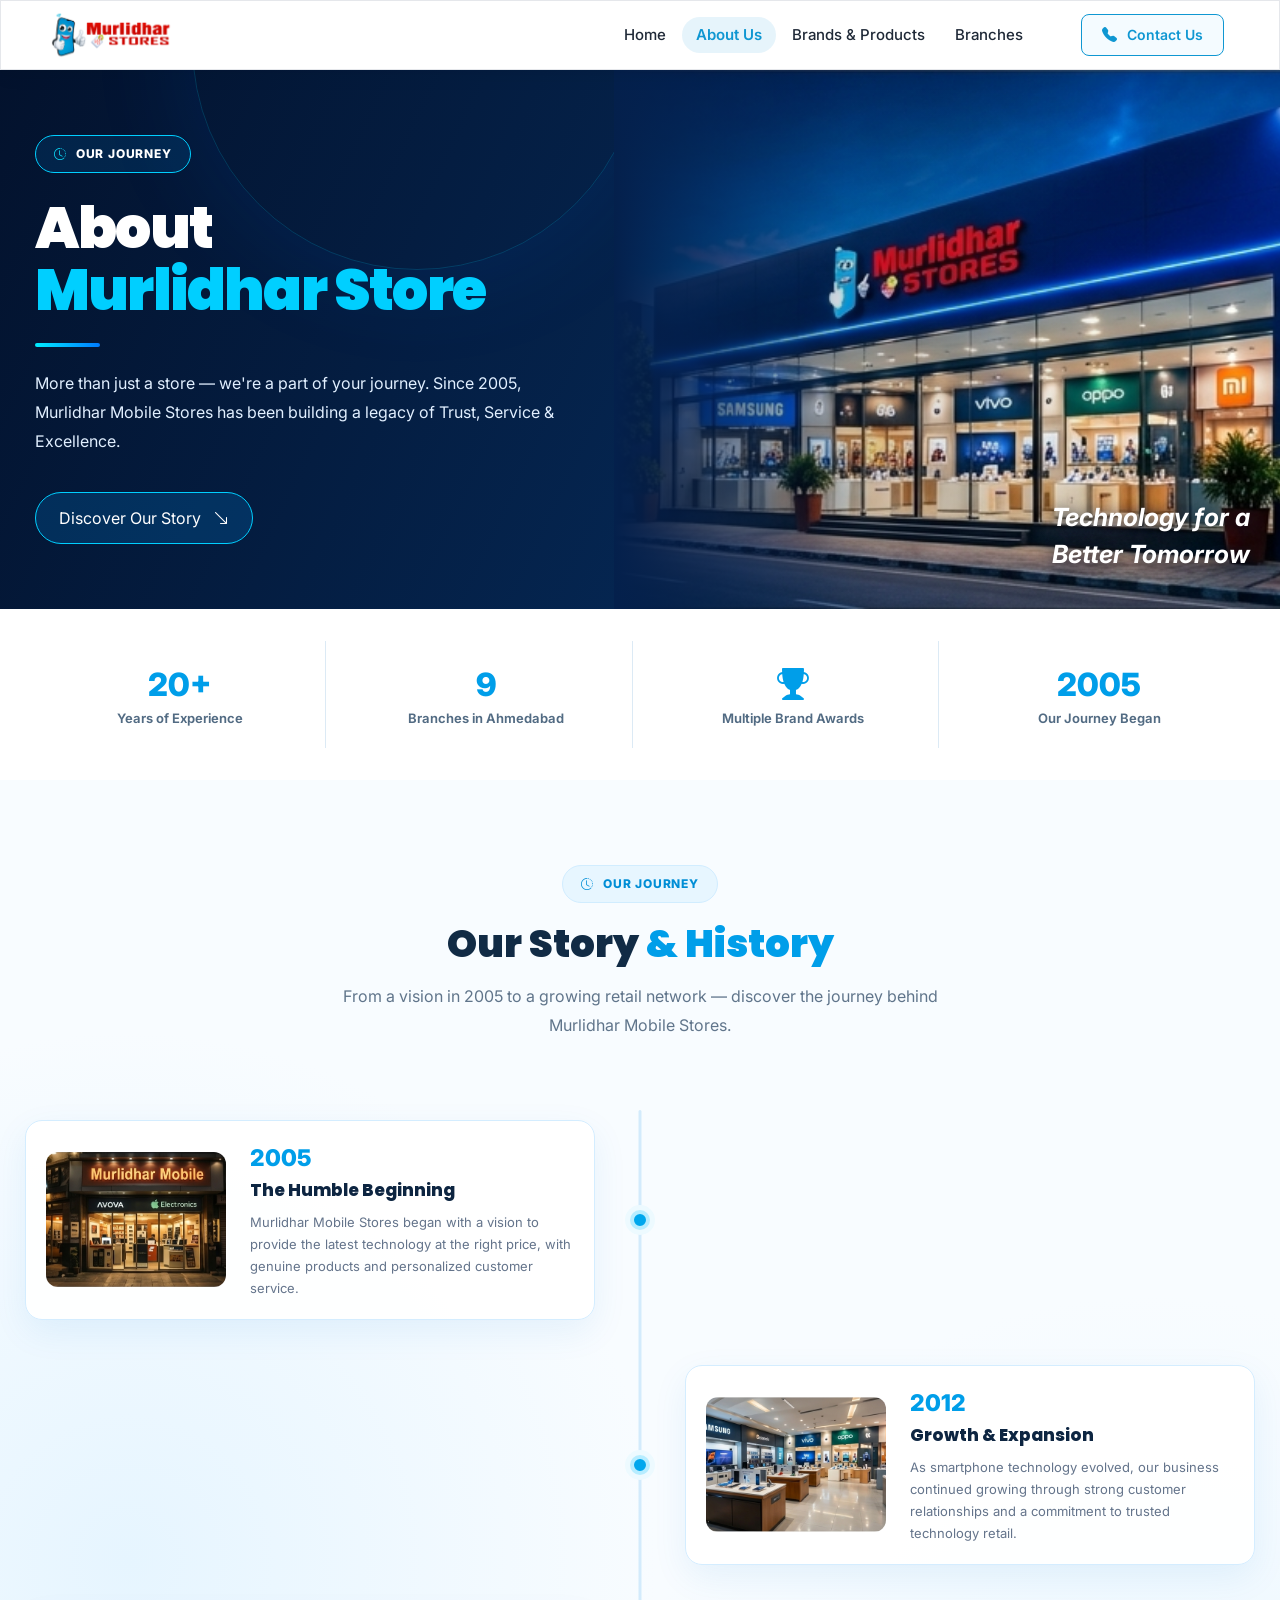
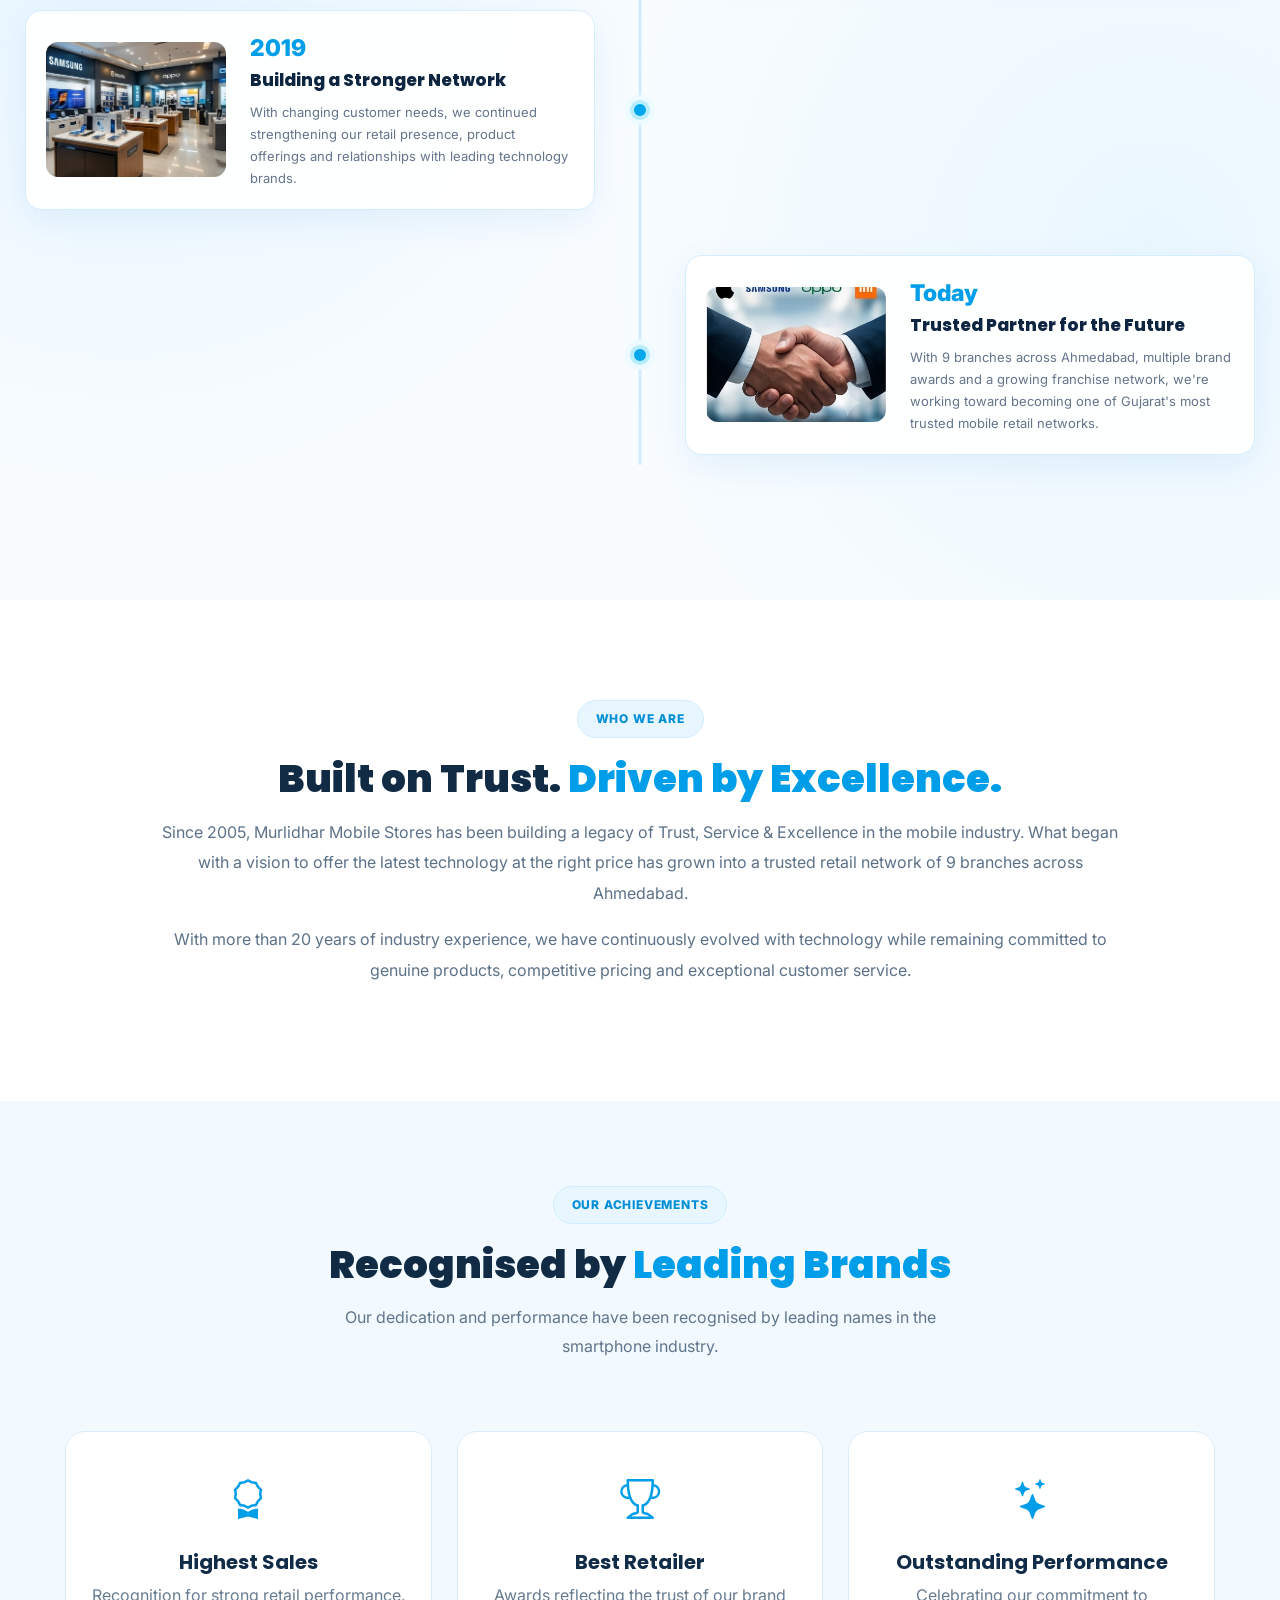
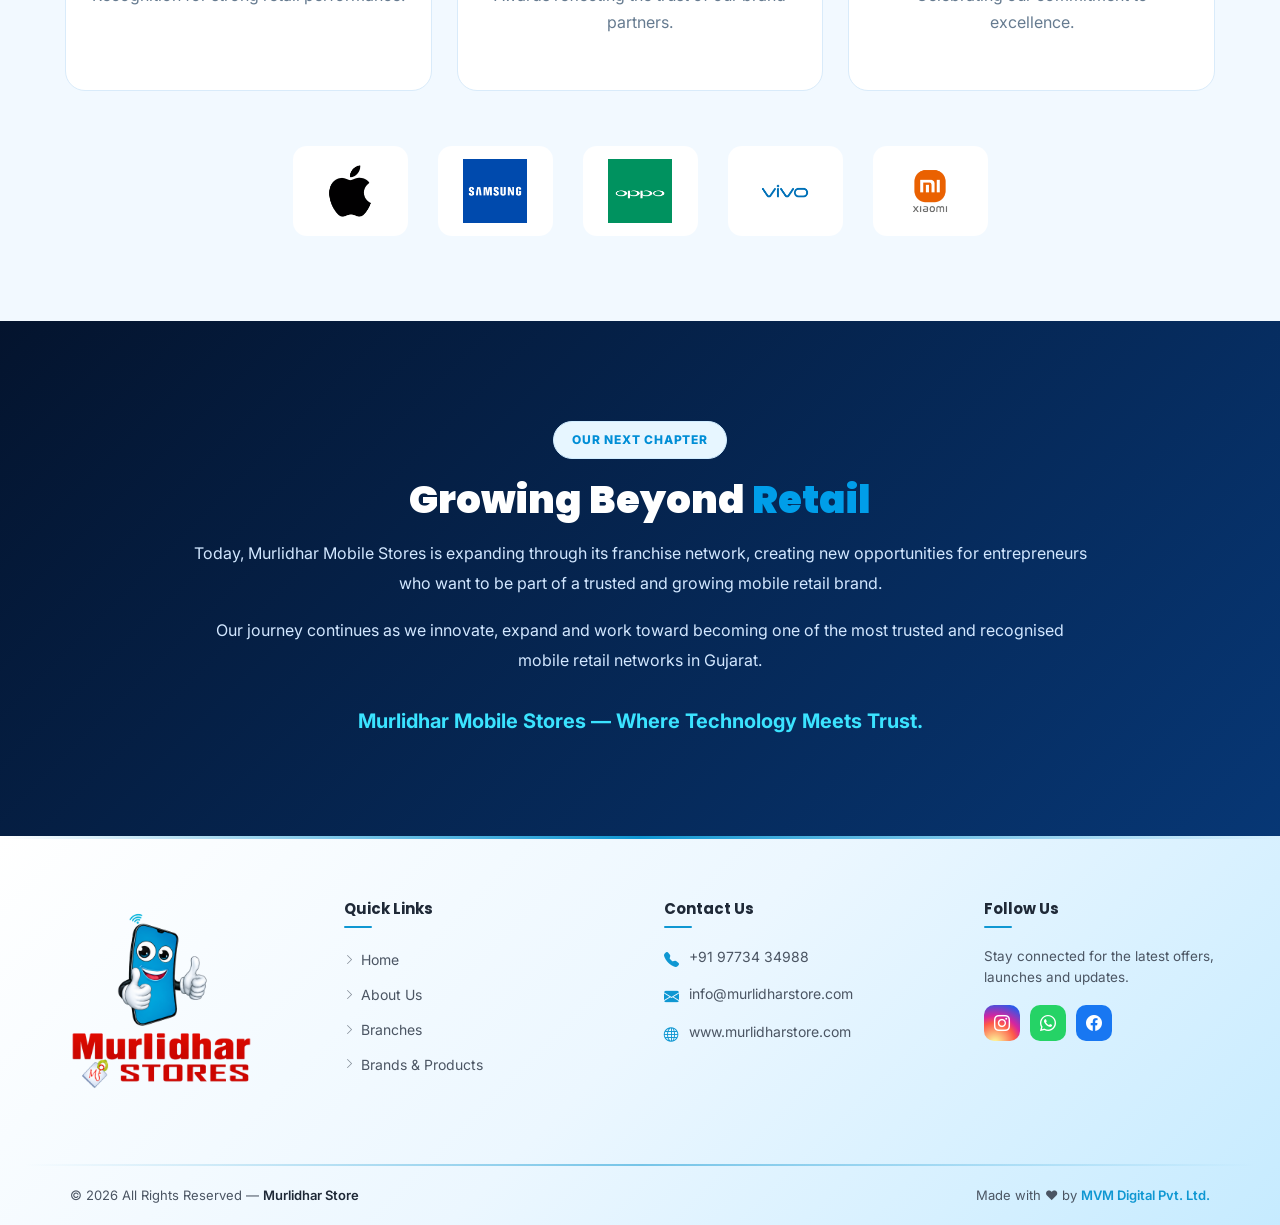
==== about-us/index.html @ 2ed7b481 "first commit" ====
<!doctype html>
<html lang="en">

<head>
    <meta charset="UTF-8" />
    <meta name="viewport" content="width=device-width, initial-scale=1.0" />
    <title>About Murlidhar Store</title>
    <!-- Favicon -->
    <link rel="icon" type="image/png" href="../assets/img/ms-favicon-s.png" />
    <!-- Bootstrap 5 CSS -->
    <link rel="stylesheet" href="https://cdn.jsdelivr.net/npm/bootstrap@5.3.3/dist/css/bootstrap.min.css" />
    <!-- Bootstrap Icons -->
    <link rel="stylesheet" href="https://cdn.jsdelivr.net/npm/bootstrap-icons@1.11.3/font/bootstrap-icons.min.css" />
    <!-- Google Fonts -->
    <link rel="preconnect" href="https://fonts.googleapis.com" />
    <link rel="preconnect" href="https://fonts.gstatic.com" crossorigin />
    <link rel="stylesheet"
        href="https://fonts.googleapis.com/css2?family=Inter:wght@400;500;600;700&family=Poppins:wght@600;700;800&display=swap" />
    <!-- Custom Styles -->
    <link rel="stylesheet" href="../assets/css/style.css" />
</head>

<body class="ms-solid-header">
    <header class="site-header">
        <nav class="main-nav" aria-label="Main navigation">
            <div class="main-nav__pill">
                <div class="main-nav__inner">
                    <!-- Logo -->
                    <a class="main-nav__brand logo-fade-up" href="../home/index.html">
                        <img src="../assets/img/ms-logo-h-cbg.png" alt="Murlidhar Store" class="main-nav__logo" />
                    </a>
                    <!-- Hamburger toggle (mobile) -->
                    <button class="main-nav__toggler" type="button" data-bs-toggle="collapse"
                        data-bs-target="#mainNavMenu" aria-controls="mainNavMenu" aria-expanded="false"
                        aria-label="Toggle navigation">
                        <i class="bi bi-list"></i>
                    </button>
                    <!-- Nav Links + Button -->
                    <div class="collapse navbar-collapse main-nav__collapse" id="mainNavMenu">
                        <ul class="navbar-nav main-nav__menu">
                            <li class="nav-item">
                                <a class="nav-link main-nav__link" href="../home/index.html">Home</a>
                            </li>
                            <li class="nav-item">
                                <a class="nav-link main-nav__link active" aria-current="page" href="index.html">About
                                    Us</a>
                            </li>
                            <li class="nav-item">
                                <a class="nav-link main-nav__link" href="../brands-&-products/index.html">Brands &amp;
                                    Products</a>
                            </li>
                            <li class="nav-item">
                                <a class="nav-link main-nav__link" href="../branches/index.html">Branches</a>
                            </li>
                        </ul>
                        <button class="ms-contact-btn" type="button"
                            onclick="window.location.href='../branches/index.html#contact-us'">
                            <i class="bi bi-telephone-fill ms-contact-btn__icon" aria-hidden="true"></i>
                            <span class="ms-contact-btn__text-wrap">
                                <span class="ms-contact-btn__text-default">Contact Us</span>
                                <span class="ms-contact-btn__text-hover">Call Now</span>
                            </span>
                        </button>
                    </div>
                </div>
            </div>
        </nav>
    </header>
    <!-- ===== ABOUT US PREMIUM CONTENT START ===== -->

    <main class="murlidhar-about">

        <!-- HERO -->
        <section class="ma-hero" id="aboutHero">
            <div class="ma-hero-glow"></div>
            <div class="ma-hero-content">

                <span class="ma-pill">
                    <i class="bi bi-clock-history"></i>
                    OUR JOURNEY
                </span>

                <h1>
                    About
                    <span>Murlidhar Store</span>
                </h1>

                <div class="ma-accent-line"></div>

                <p>
                    More than just a store — we're a part of your journey.
                    Since 2005, Murlidhar Mobile Stores has been building
                    a legacy of Trust, Service &amp; Excellence.
                </p>

                <a href="#ourHistory" class="ma-hero-link">
                    Discover Our Story
                    <i class="bi bi-arrow-down-right"></i>
                </a>

            </div>

            <div class="ma-hero-visual">

                <img src="../assets/img/about/about.png" alt="Murlidhar Store Showroom" loading="eager">
                <div class="ma-hero-image-overlay"></div>
                <div class="ma-hero-caption">
                    Technology for a Better Tomorrow
                </div>
            </div>
        </section>

        <!-- ACHIEVEMENT STRIP -->
        <section class="ma-stats">
            <div class="ma-stat">
                <strong>20+</strong>
                <span>Years of Experience</span>
            </div>
            <div class="ma-stat">
                <strong>9</strong>
                <span>Branches in Ahmedabad</span>
            </div>
            <div class="ma-stat">
                <strong><i class="bi bi-trophy-fill"></i></strong>
                <span>Multiple Brand Awards</span>
            </div>
            <div class="ma-stat">
                <strong>2005</strong>
                <span>Our Journey Began</span>
            </div>
        </section>

        <!-- HISTORY TIMELINE -->
        <section class="ma-history" id="ourHistory">

            <div class="ma-section-heading ma-reveal">
                <span class="ma-small-label">
                    <i class="bi bi-clock-history"></i>
                    OUR JOURNEY
                </span>
                <h2>Our Story <span>&amp; History</span></h2>
                <p>
                    From a vision in 2005 to a growing retail network —
                    discover the journey behind Murlidhar Mobile Stores.
                </p>
            </div>

            <div class="ma-timeline">

                <div class="ma-timeline-line">
                    <div class="ma-timeline-progress"></div>
                </div>

                <!-- 2005 -->
                <article class="ma-timeline-row ma-left ma-reveal">
                    <div class="ma-timeline-card">
                        <img src="../assets/img/about/2005.png" alt="Murlidhar Store Showroom">
                        <div class="ma-timeline-copy">
                            <span class="ma-year">2005</span>
                            <h3>The Humble Beginning</h3>
                            <p>
                                Murlidhar Mobile Stores began with a vision
                                to provide the latest technology at the right
                                price, with genuine products and personalized
                                customer service.
                            </p>
                        </div>
                    </div>
                    <span class="ma-timeline-dot"></span>
                </article>

                <!-- 2012 -->
                <article class="ma-timeline-row ma-right ma-reveal">
                    <span class="ma-timeline-dot"></span>
                    <div class="ma-timeline-card">
                        <img src="../assets/img/about/2012.png" alt="Murlidhar Store 2012">
                        <div class="ma-timeline-copy">
                            <span class="ma-year">2012</span>
                            <h3>Growth &amp; Expansion</h3>
                            <p>
                                As smartphone technology evolved, our business
                                continued growing through strong customer
                                relationships and a commitment to trusted
                                technology retail.
                            </p>
                        </div>
                    </div>
                </article>

                <!-- 2019 -->
                <article class="ma-timeline-row ma-left ma-reveal">
                    <div class="ma-timeline-card">
                        <img src="../assets/img/about/2019.png" alt="Murlidhar Store 2019">

                        <div class="ma-timeline-copy">
                            <span class="ma-year">2019</span>
                            <h3>Building a Stronger Network</h3>
                            <p>
                                With changing customer needs, we continued
                                strengthening our retail presence, product
                                offerings and relationships with leading
                                technology brands.
                            </p>
                        </div>
                    </div>
                    <span class="ma-timeline-dot"></span>
                </article>

                <!-- TODAY -->
                <article class="ma-timeline-row ma-right ma-reveal">
                    <span class="ma-timeline-dot"></span>
                    <div class="ma-timeline-card">
                        <img src="../assets/img/about/today.png" alt="Murlidhar Store Today">
                        <div class="ma-timeline-copy">
                            <span class="ma-year">Today</span>
                            <h3>Trusted Partner for the Future</h3>
                            <p>
                                With 9 branches across Ahmedabad, multiple
                                brand awards and a growing franchise network,
                                we're working toward becoming one of Gujarat's
                                most trusted mobile retail networks.
                            </p>
                        </div>
                    </div>
                </article>

            </div>
        </section>

        <!-- OUR LEGACY -->
        <section class="ma-legacy">
            <div class="ma-legacy-inner ma-reveal">
                <span class="ma-small-label">WHO WE ARE</span>
                <h2>Built on Trust. <span>Driven by Excellence.</span></h2>

                <p>
                    Since 2005, Murlidhar Mobile Stores has been building
                    a legacy of Trust, Service &amp; Excellence in the mobile
                    industry. What began with a vision to offer the latest
                    technology at the right price has grown into a trusted
                    retail network of 9 branches across Ahmedabad.
                </p>

                <p>
                    With more than 20 years of industry experience,
                    we have continuously evolved with technology while
                    remaining committed to genuine products, competitive
                    pricing and exceptional customer service.
                </p>
            </div>
        </section>

        <!-- BRAND RECOGNITION -->
        <section class="ma-recognition">
            <div class="ma-section-heading ma-reveal">
                <span class="ma-small-label">OUR ACHIEVEMENTS</span>
                <h2>Recognised by <span>Leading Brands</span></h2>
                <p>
                    Our dedication and performance have been recognised
                    by leading names in the smartphone industry.
                </p>
            </div>

            <div class="ma-recognition-grid">
                <div class="ma-recognition-card ma-reveal">
                    <i class="bi bi-award"></i>
                    <h3>Highest Sales</h3>
                    <p>Recognition for strong retail performance.</p>
                </div>
                <div class="ma-recognition-card ma-reveal">
                    <i class="bi bi-trophy"></i>
                    <h3>Best Retailer</h3>
                    <p>Awards reflecting the trust of our brand partners.</p>
                </div>
                <div class="ma-recognition-card ma-reveal">
                    <i class="bi bi-stars"></i>
                    <h3>Outstanding Performance</h3>
                    <p>Celebrating our commitment to excellence.</p>
                </div>
            </div>

            <div class="ma-brand-logos ma-reveal">
                <img src="../assets/img/brands-logo-murlidhar/5.png" alt="Apple">
                <img src="../assets/img/brands-logo-murlidhar/1.png" alt="Samsung">
                <img src="../assets/img/brands-logo-murlidhar/2.png" alt="OPPO">
                <img src="../assets/img/brands-logo-murlidhar/3.png" alt="vivo">
                <img src="../assets/img/brands-logo-murlidhar/8.png" alt="Xiaomi">
            </div>
        </section>

        <!-- FRANCHISE / FUTURE -->
        <section class="ma-future">
            <div class="ma-future-inner ma-reveal">
                <span class="ma-small-label">OUR NEXT CHAPTER</span>
                <h2>Growing Beyond <span>Retail</span></h2>
                <p>
                    Today, Murlidhar Mobile Stores is expanding through
                    its franchise network, creating new opportunities for
                    entrepreneurs who want to be part of a trusted and
                    growing mobile retail brand.
                </p>
                <p>
                    Our journey continues as we innovate, expand and
                    work toward becoming one of the most trusted and
                    recognised mobile retail networks in Gujarat.
                </p>
                <strong>
                    Murlidhar Mobile Stores — Where Technology Meets Trust.
                </strong>
            </div>
        </section>

    </main>

    <!-- ===== ABOUT US PREMIUM CONTENT END ===== -->
    <footer class="site-footer">
        <div class="container-fluid px-4">
            <!-- Top: 4 columns -->
            <div class="row g-5 site-footer__top">
                <!-- Col 1: Logo + tagline -->
                <div class="col-lg-3 col-md-6 d-flex justify-content-center">
                    <a href="../home/index.html" class="site-footer__logo-link">
                        <img src="../assets/img/ms-logo-s-cbg.png" alt="Murlidhar Store" class="site-footer__logo">
                    </a>
                </div>
                <!-- Col 2: Quick Links -->
                <div class="col-lg-3 col-md-6 col-6">
                    <h4 class="site-footer__heading">Quick Links</h4>
                    <ul class="site-footer__links">
                        <li><a href="../home/index.html" class="site-footer__link"><i
                                    class="bi bi-chevron-right"></i>Home</a></li>
                        <li><a href="index.html" class="site-footer__link"><i class="bi bi-chevron-right"></i>About
                                Us</a></li>
                        <li><a href="../branches/index.html" class="site-footer__link"><i
                                    class="bi bi-chevron-right"></i>Branches</a></li>
                        <li><a href="../brands-&-products/index.html" class="site-footer__link"><i
                                    class="bi bi-chevron-right"></i>Brands &amp; Products</a></li>
                    </ul>
                </div>
                <!-- Col 3: Contact Us -->
                <div class="col-lg-3 col-md-6 col-6">
                    <h4 class="site-footer__heading">Contact Us</h4>
                    <ul class="site-footer__contact">
                        <li>
                            <i class="bi bi-telephone-fill"></i>
                            <a href="tel:+9197734 34988" class="site-footer__link">+91 97734 34988</a>
                        </li>
                        <li>
                            <i class="bi bi-envelope-fill"></i>
                            <a href="mailto:info@murlidharstore.com"
                                class="site-footer__link">info@murlidharstore.com</a>
                        </li>
                        <li>
                            <i class="bi bi-globe"></i>
                            <a href="#" class="site-footer__link">www.murlidharstore.com</a>
                        </li>
                    </ul>
                </div>
                <!-- Col 4: Social Media -->
                <div class="col-lg-3 col-md-6">
                    <h4 class="site-footer__heading">Follow Us</h4>
                    <p class="site-footer__social-desc">Stay connected for the latest offers, launches and updates.</p>
                    <div class="site-footer__socials">
                        <a href="#" class="top-header__social-link top-header__social-link--instagram"
                            aria-label="Instagram" target="_blank" rel="noopener">
                            <i class="bi bi-instagram"></i>
                        </a>
                        <a href="https://wa.me/919773434988?text=Hi%20Murlidhar%20Store"
                            class="top-header__social-link top-header__social-link--whatsapp" aria-label="WhatsApp"
                            target="_blank" rel="noopener">
                            <i class="bi bi-whatsapp"></i>
                        </a>
                        <a href="#" class="top-header__social-link top-header__social-link--facebook"
                            aria-label="Facebook" target="_blank" rel="noopener">
                            <i class="bi bi-facebook"></i>
                        </a>
                        
                    </div>
                </div>
            </div>
            <!-- Divider -->
            <div class="site-footer__divider"></div>
            <!-- Bottom bar -->
            <div class="container site-footer__bottom">
                <p class="site-footer__copy">
                    &copy; 2026 All Rights Reserved — <strong>Murlidhar Store</strong>
                </p>
                <p class="site-footer__credit">
                    Made with <span class="site-footer__heart">❤️</span> by
                    <a href="https://www.mvmdigitals.com/" class="site-footer__credit-link" target="_blank"
                        rel="noopener">MVM Digital Pvt. Ltd.</a>
                </p>
            </div>
        </div>
    </footer>

    <!-- Bootstrap 5 JS Bundle -->
    <script src="https://cdn.jsdelivr.net/npm/bootstrap@5.3.3/dist/js/bootstrap.bundle.min.js"></script>
    <!-- Custom JS -->
    <script src="../assets/js/main.js"></script>

</body>
















</html>
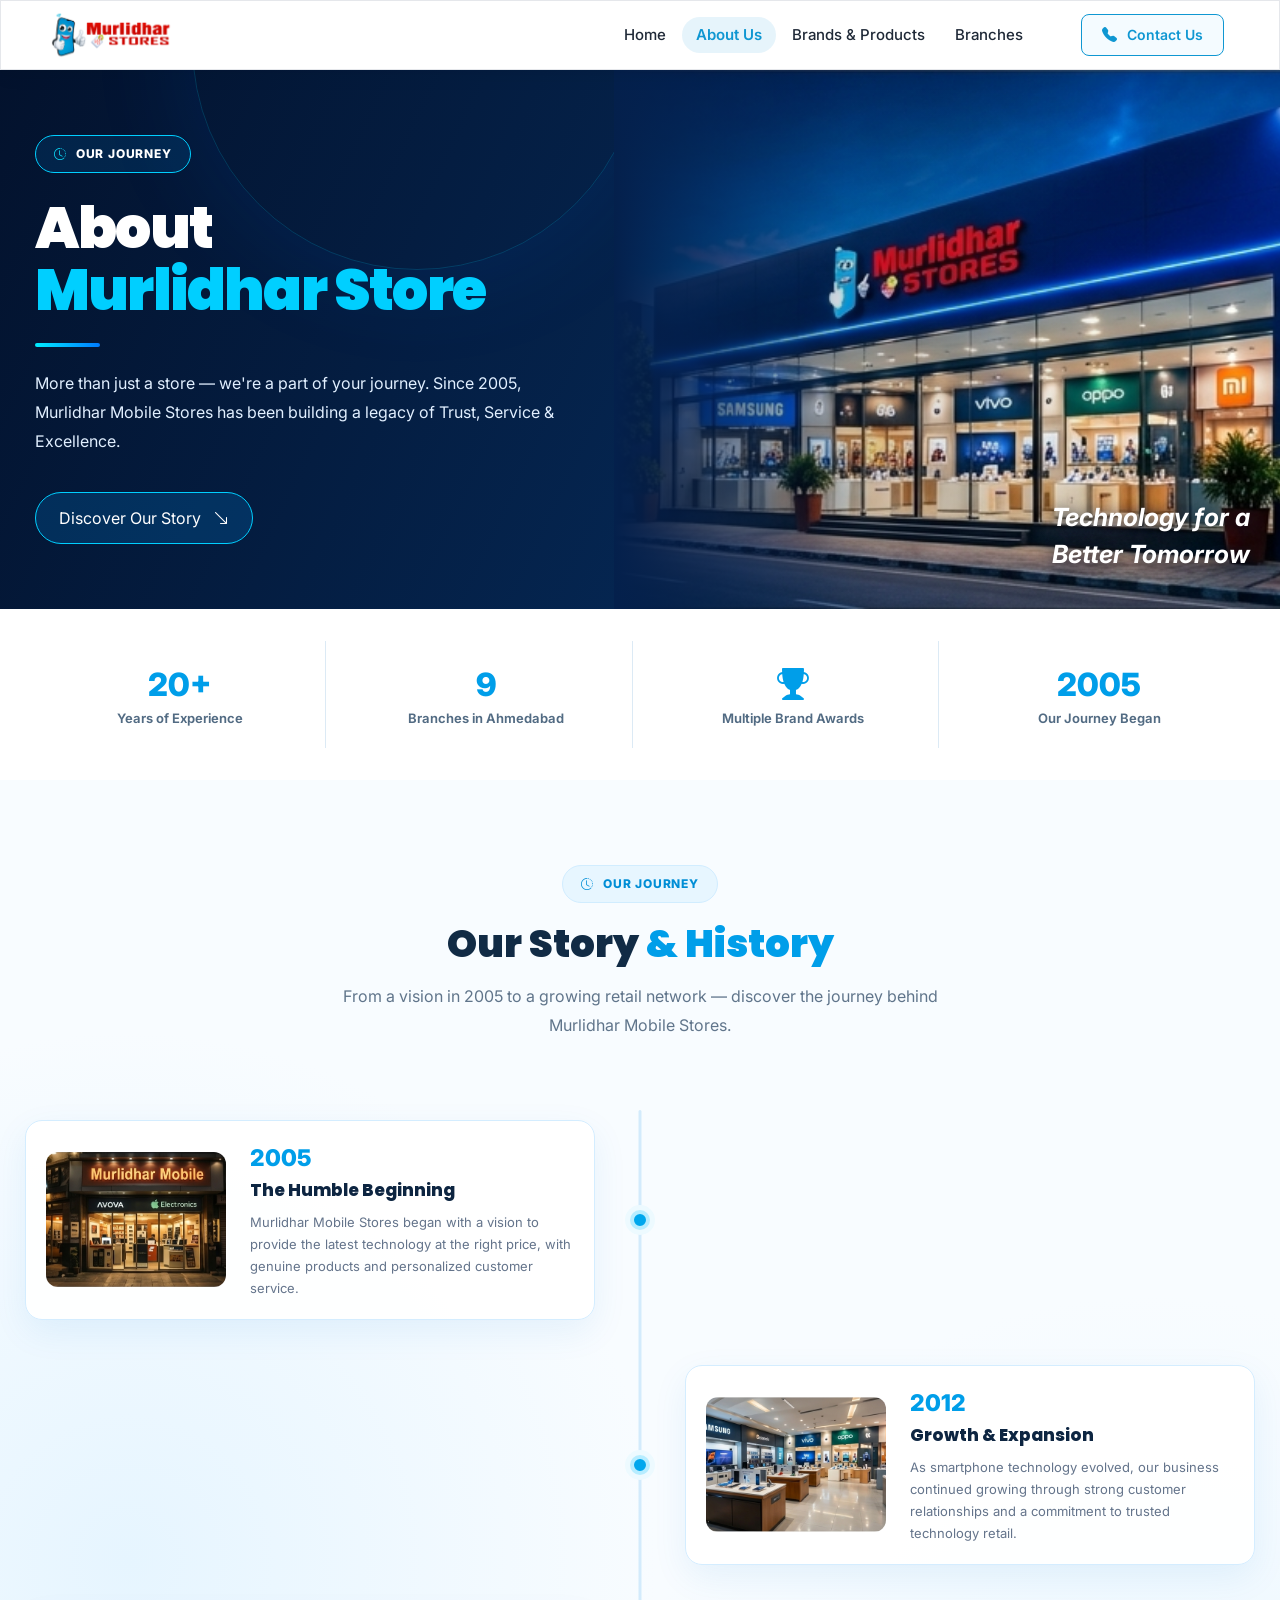
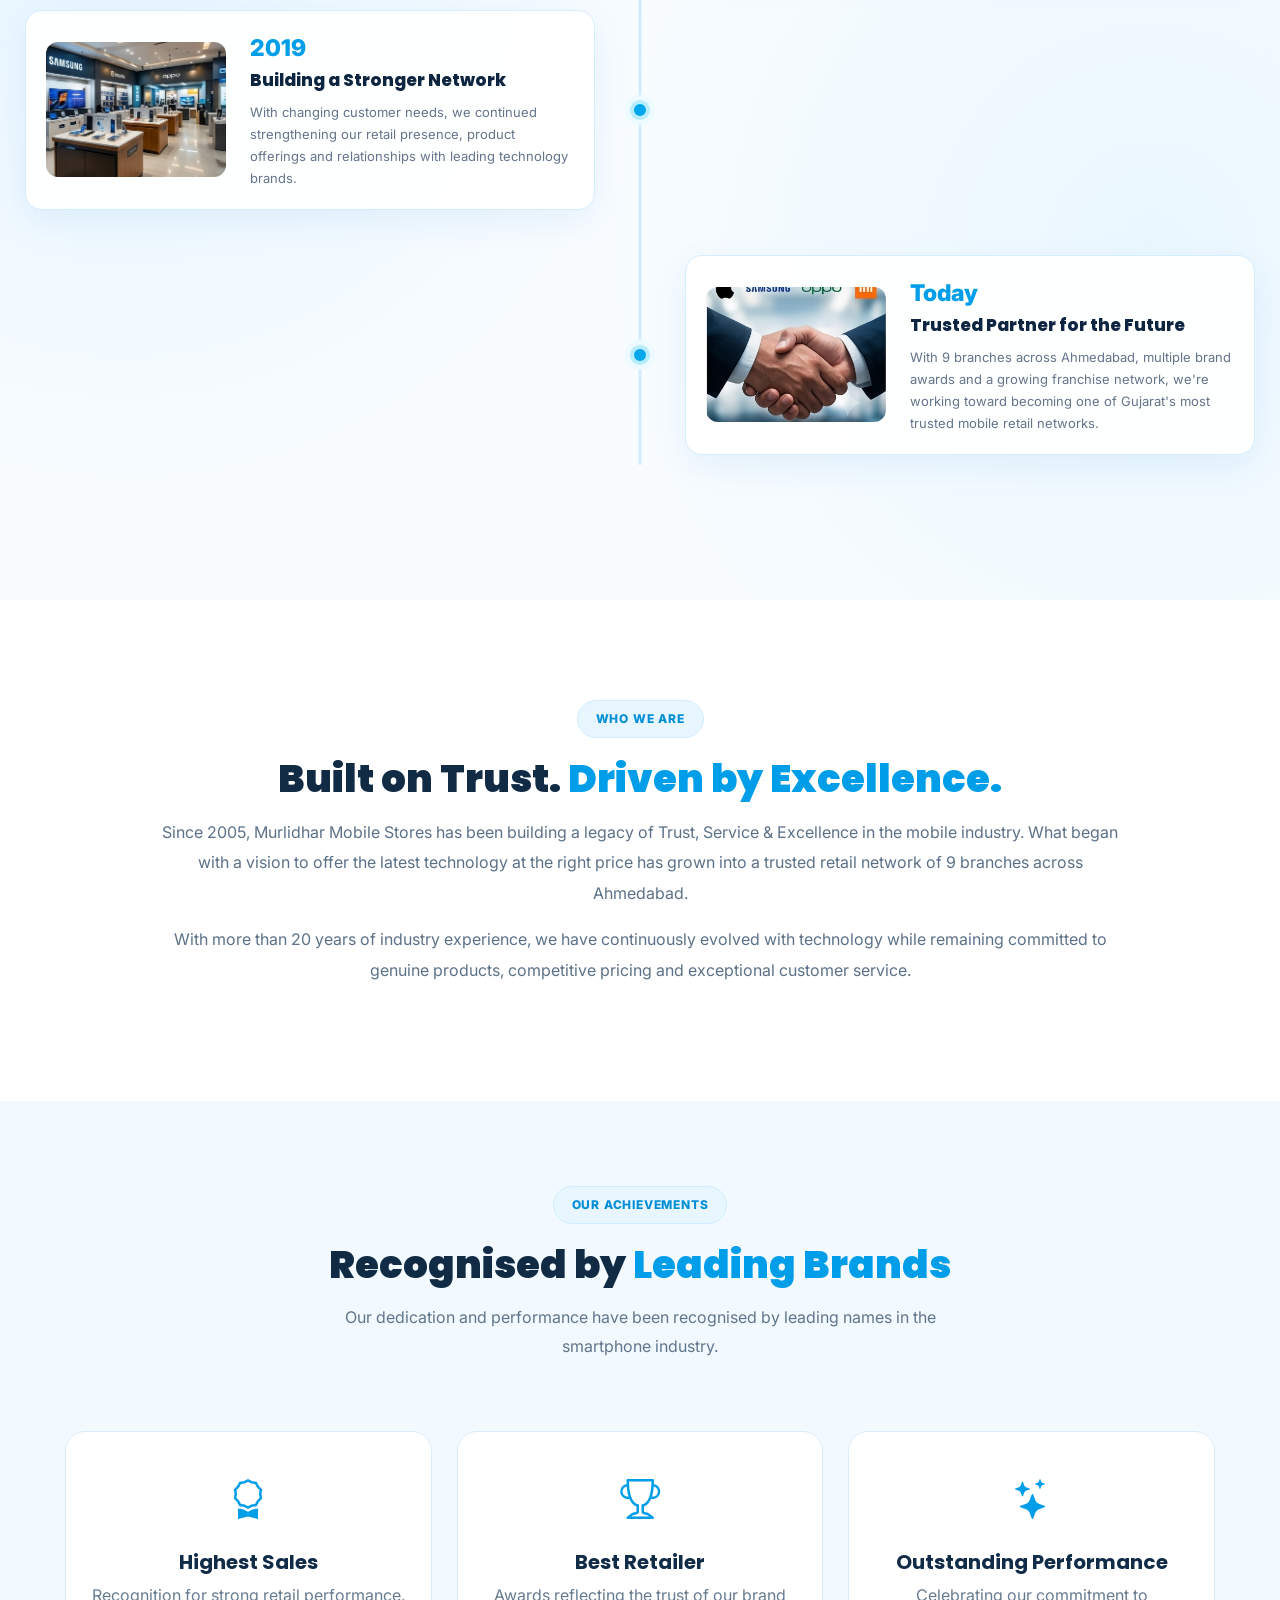
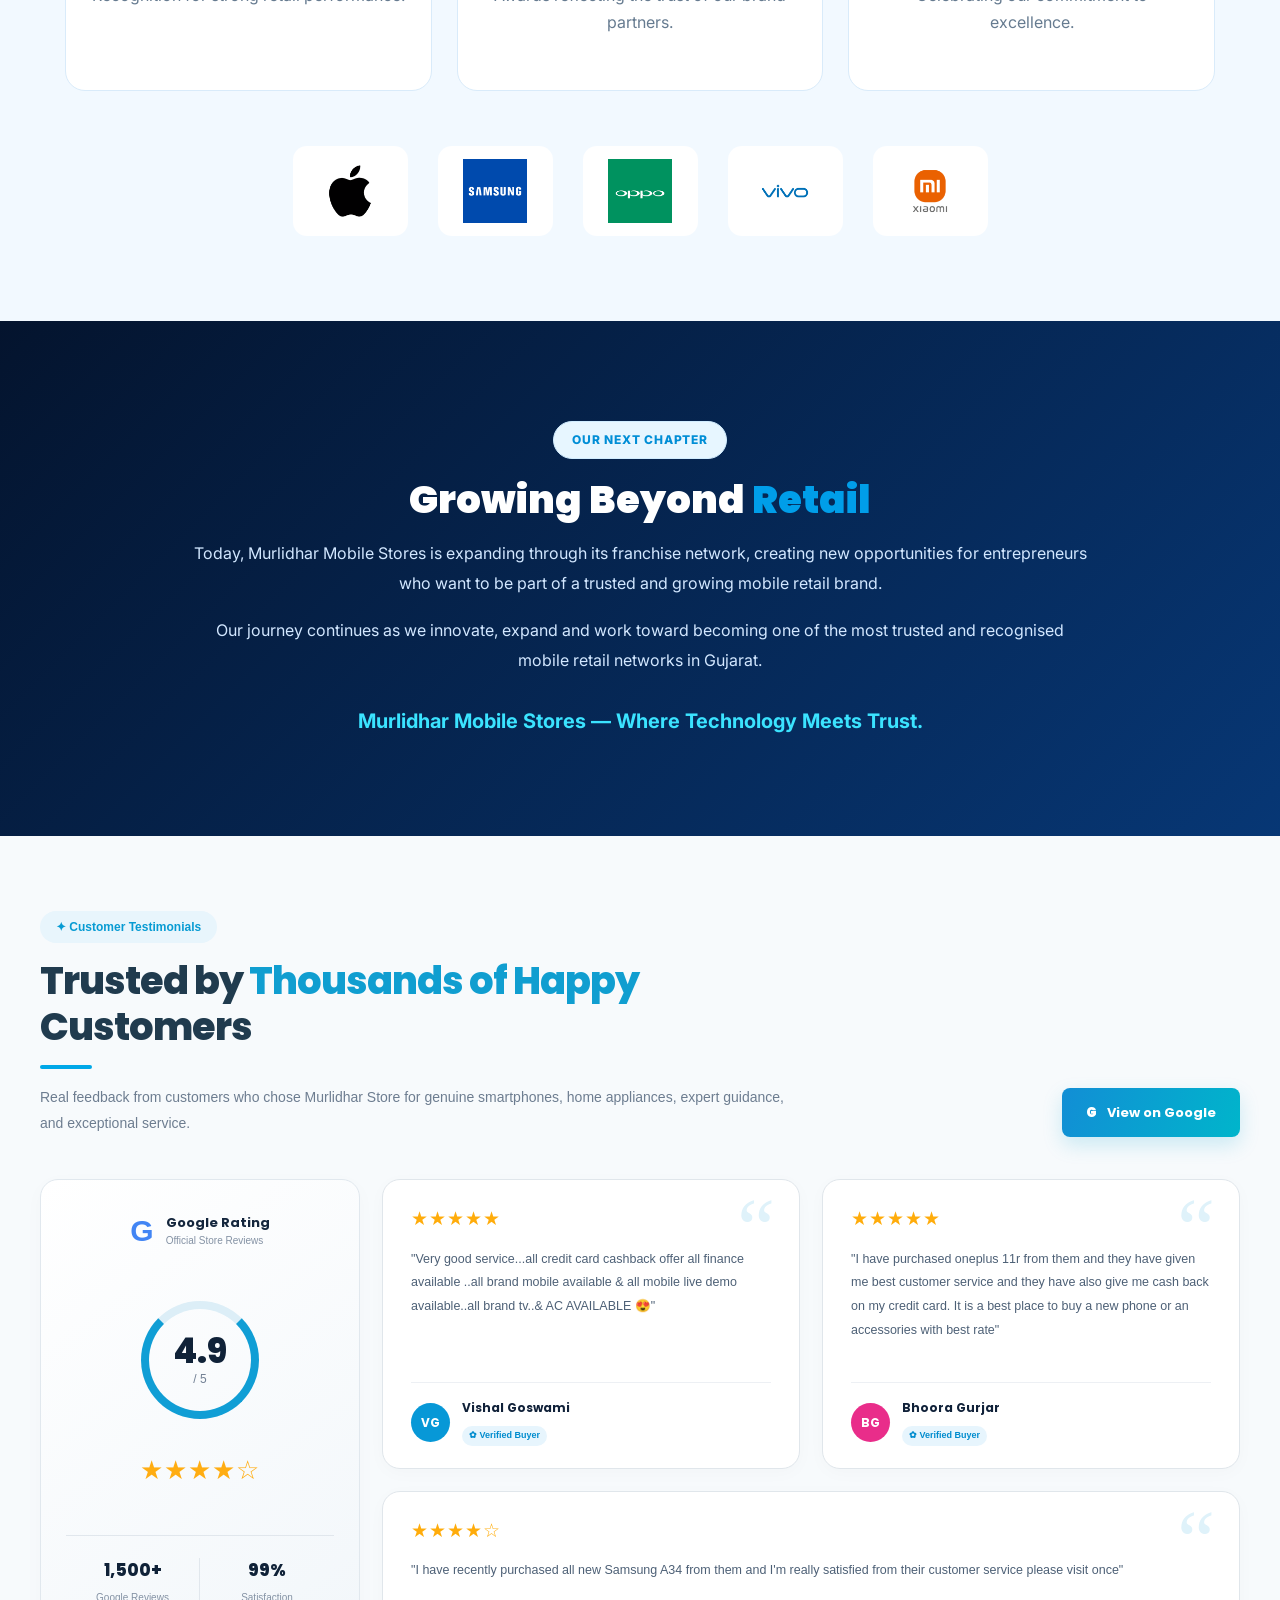
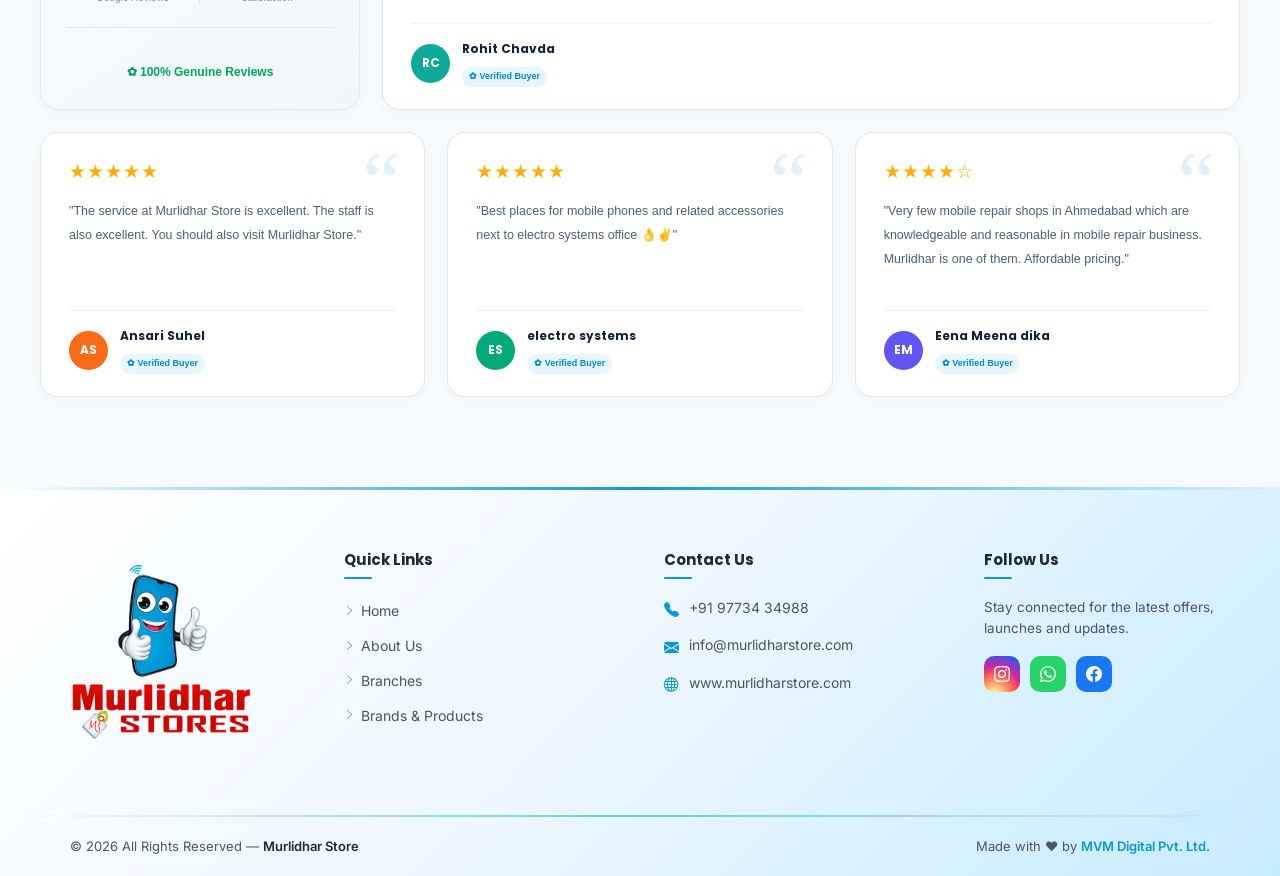
==== commit 597a9e5e: "Most of changes are done" ====
--- a/about-us/index.html
+++ b/about-us/index.html
@@ -310,6 +310,115 @@
             </div>
         </section>
 
+
+        
+<section class="ms-reviews" id="customer-reviews">
+  <div class="ms-reviews__container">
+
+    <div class="ms-reviews__header">
+      <div>
+        <span class="ms-reviews__badge">✦ Customer Testimonials</span>
+        <h2>Trusted by <span>Thousands of Happy</span><br>Customers</h2>
+        <div class="ms-reviews__underline"></div>
+        <p>Real feedback from customers who chose Murlidhar Store for genuine smartphones, home appliances, expert guidance, and exceptional service.</p>
+      </div>
+      <a class="ms-reviews__google-btn"
+         href="https://www.google.com/maps/search/?api=1&query=Murlidhar+Mobile+Stores+Ahmedabad"
+         target="_blank" rel="noopener noreferrer">
+        <b>G</b> View on Google
+      </a>
+    </div>
+
+    <div class="ms-reviews__layout">
+      <aside class="ms-reviews__rating">
+        <div class="ms-reviews__google-heading">
+          <span class="ms-reviews__google-logo">G</span>
+          <div><strong>Google Rating</strong><small>Official Store Reviews</small></div>
+        </div>
+
+        <div class="ms-reviews__circle">
+          <strong>4.9</strong><small>/ 5</small>
+        </div>
+
+        <div class="ms-reviews__stars">★★★★<span>☆</span></div>
+
+        <div class="ms-reviews__stats">
+          <div><strong>1,500+</strong><small>Google Reviews</small></div>
+          <div><strong>99%</strong><small>Satisfaction</small></div>
+        </div>
+
+        <div class="ms-reviews__genuine">✿ 100% Genuine Reviews</div>
+      </aside>
+
+      <div class="ms-reviews__cards">
+        <article class="ms-review-card">
+          <div class="ms-review-card__stars">★★★★★</div>
+          <span class="ms-review-card__quote">“</span>
+          <p>"Very good service...all credit card cashback offer all finance available ..all brand mobile available &amp; all mobile live demo available..all brand tv..&amp; AC AVAILABLE 😍"</p>
+          <div class="ms-review-card__person">
+            <span class="ms-review-card__avatar avatar-blue">VG</span>
+            <div><strong>Vishal Goswami</strong><small>✿ Verified Buyer</small></div>
+          </div>
+        </article>
+
+        <article class="ms-review-card">
+          <div class="ms-review-card__stars">★★★★★</div>
+          <span class="ms-review-card__quote">“</span>
+          <p>"I have purchased oneplus 11r from them and they have given me best customer service and they have also give me cash back on my credit card. It is a best place to buy a new phone or an accessories with best rate"</p>
+          <div class="ms-review-card__person">
+            <span class="ms-review-card__avatar avatar-pink">BG</span>
+            <div><strong>Bhoora Gurjar</strong><small>✿ Verified Buyer</small></div>
+          </div>
+        </article>
+
+        <article class="ms-review-card">
+          <div class="ms-review-card__stars">★★★★☆</div>
+          <span class="ms-review-card__quote">“</span>
+          <p>"I have recently purchased all new Samsung A34 from them and I'm really satisfied from their customer service please visit once"</p>
+          <div class="ms-review-card__person">
+            <span class="ms-review-card__avatar avatar-teal">RC</span>
+            <div><strong>Rohit Chavda</strong><small>✿ Verified Buyer</small></div>
+          </div>
+        </article>
+      </div>
+    </div>
+
+    <div class="ms-reviews__bottom">
+      <article class="ms-review-card">
+        <div class="ms-review-card__stars">★★★★★</div>
+        <span class="ms-review-card__quote">“</span>
+        <p>"The service at Murlidhar Store is excellent. The staff is also excellent. You should also visit Murlidhar Store."</p>
+        <div class="ms-review-card__person">
+          <span class="ms-review-card__avatar avatar-orange">AS</span>
+          <div><strong>Ansari Suhel</strong><small>✿ Verified Buyer</small></div>
+        </div>
+      </article>
+
+      <article class="ms-review-card">
+        <div class="ms-review-card__stars">★★★★★</div>
+        <span class="ms-review-card__quote">“</span>
+        <p>"Best places for mobile phones and related accessories next to electro systems office 👌✌️"</p>
+        <div class="ms-review-card__person">
+          <span class="ms-review-card__avatar avatar-green">ES</span>
+          <div><strong>electro systems</strong><small>✿ Verified Buyer</small></div>
+        </div>
+      </article>
+
+      <article class="ms-review-card">
+        <div class="ms-review-card__stars">★★★★☆</div>
+        <span class="ms-review-card__quote">“</span>
+        <p>"Very few mobile repair shops in Ahmedabad which are knowledgeable and reasonable in mobile repair business. Murlidhar is one of them. Affordable pricing."</p>
+        <div class="ms-review-card__person">
+          <span class="ms-review-card__avatar avatar-purple">EM</span>
+          <div><strong>Eena Meena dika</strong><small>✿ Verified Buyer</small></div>
+        </div>
+      </article>
+    </div>
+  </div>
+</section>
+
+
+    
     </main>
 
     <!-- ===== ABOUT US PREMIUM CONTENT END ===== -->
@@ -361,7 +470,7 @@
                     <h4 class="site-footer__heading">Follow Us</h4>
                     <p class="site-footer__social-desc">Stay connected for the latest offers, launches and updates.</p>
                     <div class="site-footer__socials">
-                        <a href="#" class="top-header__social-link top-header__social-link--instagram"
+                        <a href="https://www.instagram.com/murlidhar_stores?dlrf=MXFoa2hzcXNycjI3cA==" class="top-header__social-link top-header__social-link--instagram"
                             aria-label="Instagram" target="_blank" rel="noopener">
                             <i class="bi bi-instagram"></i>
                         </a>
@@ -370,7 +479,7 @@
                             target="_blank" rel="noopener">
                             <i class="bi bi-whatsapp"></i>
                         </a>
-                        <a href="#" class="top-header__social-link top-header__social-link--facebook"
+                        <a href="https://www.facebook.com/Murlidharstores/" class="top-header__social-link top-header__social-link--facebook"
                             aria-label="Facebook" target="_blank" rel="noopener">
                             <i class="bi bi-facebook"></i>
                         </a>
--- a/assets/css/style.css
+++ b/assets/css/style.css
@@ -7768,8 +7768,8 @@
     padding: 0;
 }
 .main-nav__logo {
-    height: 72px;
-    width: auto;
+    height: 90px;
+    width: 90px;
     object-fit: contain;
     display: block;
     transition: height 0.3s ease;
@@ -18232,3 +18232,19728 @@
         flex-basis: 215px;
     }
 }
+
+
+/* Smooth Featured Brands Scrolling */
+
+.featured-brands-track {
+    display: flex;
+    width: max-content;
+    align-items: center;
+    gap: 18px;
+    animation: brandAutoScroll 28s linear infinite;
+    will-change: transform;
+}
+
+@keyframes brandAutoScroll {
+    from {
+        transform: translateX(0);
+    }
+    to {
+        transform: translateX(-50%);
+    }
+}
+
+.featured-brands-viewport {
+    overflow: hidden;
+    width: 100%;
+}
+
+.featured-brands-viewport:hover .featured-brands-track {
+    animation-play-state: paused;
+}
+
+@media (prefers-reduced-motion: reduce) {
+    .featured-brands-track {
+        animation: none;
+    }
+}
+
+
+
+
+
+
+
+
+
+
+
+
+
+
+
+
+
+
+
+
+
+
+
+
+
+
+
+
+
+
+
+
+
+
+
+
+
+
+
+
+
+
+
+
+
+
+
+
+
+
+
+
+
+
+/* :root {
+    --ms-primary       : #0F97D2;
+    --ms-primary-dark  : #0c7fb5;
+    --ms-dark          : #1F2937;
+    --ms-muted         : #6B7280;
+    --ms-border        : #E5E7EB;
+    --ms-red           : #d11209;
+    --ms-white         : #FFFFFF;
+    --ms-font-heading  : 'Poppins', sans-serif;
+    --ms-font-body     : 'Inter', sans-serif;
+    --ms-font          : 'Inter', sans-serif;
+    --ms-transition    : 0.3s ease;
+}
+
+*,
+*::before,
+*::after {
+    box-sizing: border-box;
+}
+
+body {
+    font-family: var(--ms-font-body);
+    color: var(--ms-dark);
+    background-color: var(--ms-white);
+    -webkit-font-smoothing: antialiased;
+}
+
+::-webkit-scrollbar {
+    width: 6px;
+    height: 7px;
+}
+::-webkit-scrollbar-track {
+    background: transparent;
+}
+::-webkit-scrollbar-thumb {
+    background-color: var(--ms-primary);
+    border-radius: 99px;
+}
+::-webkit-scrollbar-thumb:hover {
+    background-color: var(--ms-primary-dark);
+}
+
+* {
+    scrollbar-width: thin;
+    scrollbar-color: var(--ms-primary) transparent;
+}
+
+h1, h2, h3, h4, h5, h6 {
+    font-family: var(--ms-font-heading);
+    font-weight: 700;
+    color: var(--ms-dark);
+}
+
+.section-title {
+    display: inline-block;
+    font-family: var(--ms-font-heading);
+    font-weight: 700;
+    background: linear-gradient(120deg, var(--ms-dark) 0%, var(--ms-primary) 60%, #06b6d4 100%);
+    -webkit-background-clip: text;
+    -webkit-text-fill-color: transparent;
+    background-clip: text;
+    position: relative;
+    padding-bottom: 10px;
+}
+
+.section-title::after {
+    content: '';
+    position: absolute;
+    bottom: 0;
+    left: 0;
+    width: 48px;
+    height: 3px;
+    background: linear-gradient(90deg, var(--ms-primary), #06b6d4);
+    border-radius: 99px;
+}
+
+ul {
+    list-style: none;
+    padding: 0;
+    margin: 0;
+}
+
+a {
+    text-decoration: none;
+}
+
+.top-header__social-link {
+    display: inline-flex;
+    align-items: center;
+    justify-content: center;
+    width: 26px;
+    height: 26px;
+    border-radius: 6px;
+    font-size: 14px;
+    color: #fff;
+    transition: transform 0.25s ease, opacity 0.25s ease;
+}
+
+.top-header__social-link:hover {
+    transform: translateY(-2px);
+    opacity: 0.88;
+    color: #fff;
+}
+
+.top-header__social-link--instagram {
+    background: radial-gradient(circle at 30% 107%, #fdf497 0%, #fdf497 5%, #fd5949 45%, #d6249f 60%, #285AEB 90%);
+}
+
+.top-header__social-link--whatsapp {
+    background-color: #25D366;
+}
+
+.top-header__social-link--facebook {
+    background-color: #1877F2;
+}
+
+.top-header__social-link--youtube {
+    background-color: #FF0000;
+}
+
+.main-nav {
+    position: fixed;
+    top: 20px;
+    left: 0;
+    right: 0;
+    z-index: 1030;
+    padding: 0 20px;
+    transition: top 0.4s cubic-bezier(0.22, 1, 0.36, 1), padding 0.4s cubic-bezier(0.22, 1, 0.36, 1);
+}
+
+.main-nav__pill {
+    max-width: 1200px;
+    margin: 0 auto;
+    background: rgba(15, 23, 42, 0.45);
+    backdrop-filter: blur(12px);
+    -webkit-backdrop-filter: blur(12px);
+    border: 1px solid rgba(255, 255, 255, 0.15);
+    border-radius: 999px;
+    box-shadow: 0 8px 32px rgba(0, 0, 0, 0.24);
+    transition:
+        border-radius  0.4s cubic-bezier(0.22, 1, 0.36, 1),
+        max-width      0.4s cubic-bezier(0.22, 1, 0.36, 1),
+        background     0.4s ease,
+        box-shadow     0.4s ease,
+        border-color   0.4s ease;
+}
+
+.main-nav__inner {
+    display: flex;
+    align-items: center;
+    justify-content: space-between;
+    padding: 8px 16px 8px 10px;
+    gap: 16px;
+}
+
+.main-nav.is-scrolled {
+    top: 0;
+    padding: 0;
+}
+.main-nav.is-scrolled .main-nav__pill {
+    max-width: 100%;
+    border-radius: 0;
+    background: rgba(255, 255, 255, 0.96);
+    border-color: var(--ms-border);
+    box-shadow: 0 2px 20px rgba(0, 0, 0, 0.09);
+}
+
+.main-nav__brand {
+    display: inline-flex;
+    align-items: center;
+    flex-shrink: 0;
+    padding: 0;
+}
+.main-nav__logo {
+    height: 72px;
+    width: auto;
+    object-fit: contain;
+    display: block;
+    transition: height 0.3s ease;
+}
+.main-nav.is-scrolled .main-nav__logo {
+    height: 46px;
+}
+
+.main-nav__collapse {
+    flex-grow: 1 !important;
+    display: flex !important;
+    align-items: center;
+    justify-content: flex-end;
+    gap: 24px;
+}
+
+.main-nav__menu {
+    display: flex !important;
+    flex-direction: row !important;
+    align-items: center;
+    gap: 2px;
+    margin: 0;
+    padding: 0;
+    list-style: none;
+}
+.main-nav__link {
+    font-size: 15px;
+    font-weight: 500;
+    color: rgba(255, 255, 255, 0.85);
+    padding: 7px 14px !important;
+    border-radius: 999px;
+    white-space: nowrap;
+    transition: color var(--ms-transition), background-color var(--ms-transition);
+}
+.main-nav__link:hover {
+    color: var(--ms-white);
+    background-color: rgba(255, 255, 255, 0.12);
+}
+.main-nav__link.active {
+    color: var(--ms-white);
+    background-color: var(--ms-primary);
+    font-weight: 600;
+}
+
+.main-nav.is-scrolled .main-nav__link {
+    color: var(--ms-dark);
+}
+
+.main-nav.is-scrolled .main-nav__link:hover {
+    color: var(--ms-primary);
+    background-color: rgba(15, 151, 210, 0.08);
+}
+
+.main-nav.is-scrolled .main-nav__link.active {
+    color: var(--ms-primary);
+    background-color: rgba(15, 151, 210, 0.10);
+}
+
+.main-nav__toggler {
+    display: none;
+    background: none;
+    border: 1.5px solid rgba(255, 255, 255, 0.25);
+    border-radius: 10px;
+    padding: 5px 9px;
+    cursor: pointer;
+    transition: border-color var(--ms-transition);
+}
+
+.main-nav__toggler i {
+    font-size: 22px;
+    color: var(--ms-white);
+    display: block;
+    line-height: 1;
+}
+
+.main-nav__toggler:focus {
+    outline: none;
+    border-color: var(--ms-primary);
+    box-shadow: 0 0 0 3px rgba(15, 151, 210, 0.25);
+}
+
+.main-nav.is-scrolled .main-nav__toggler {
+    border-color: var(--ms-border);
+}
+.main-nav.is-scrolled .main-nav__toggler i {
+    color: var(--ms-dark);
+}
+
+@media (max-width: 991.98px) {
+    .main-nav {
+        top: 12px;
+        padding: 0 12px;
+    }
+    .main-nav__toggler {
+        display: flex;
+        align-items: center;
+        justify-content: center;
+    }
+    .main-nav__pill {
+        border-radius: 20px;
+    }
+    .main-nav.is-scrolled .main-nav__pill {
+        border-radius: 0;
+    }
+    .main-nav__collapse {
+        display: none !important;
+        position: absolute;
+        top: calc(100% + 10px);
+        left: 12px;
+        right: 12px;
+        background: rgba(15, 23, 42, 0.95);
+        backdrop-filter: blur(16px);
+        -webkit-backdrop-filter: blur(16px);
+        border: 1px solid rgba(255, 255, 255, 0.15);
+        border-radius: 16px;
+        padding: 12px 16px 16px;
+        box-shadow: 0 8px 32px rgba(0, 0, 0, 0.3);
+        z-index: 100;
+        flex-direction: column;
+        align-items: stretch;
+    }
+    .main-nav.is-scrolled .main-nav__collapse {
+        background: rgba(255, 255, 255, 0.97);
+        border: 1px solid var(--ms-border);
+        box-shadow: 0 8px 32px rgba(0, 0, 0, 0.12);
+    }
+    .main-nav__collapse.show {
+        display: flex !important;
+    }
+    .main-nav__menu {
+        flex-direction: column !important;
+        align-items: stretch;
+        gap: 4px;
+        margin-bottom: 12px;
+        width: 100%;
+    }
+    .main-nav__link {
+        border-radius: 10px;
+        padding: 10px 14px !important;
+        width: 100%;
+    }
+    .ms-contact-btn {
+        width: 100%;
+        justify-content: center;
+        margin-left: 0;
+    }
+}
+@media (max-width: 575.98px) {
+    .main-nav {
+        top: 8px;
+        padding: 0 8px;
+    }
+    .main-nav__logo {
+        height: 36px;
+    }
+}
+
+.logo-fade-up {
+    opacity: 0;
+    transform: translateY(18px);
+    animation: logo-fade-up 2s cubic-bezier(0.22, 1, 0.36, 1) 0.15s forwards;
+}
+@keyframes logo-fade-up {
+    to {
+        opacity: 1;
+        transform: translateY(0);
+    }
+}
+
+:root {
+    --ms-red: #E5342A;
+}
+
+.ms-contact-btn {
+    display: inline-flex;
+    align-items: center;
+    gap: 10px;
+    padding: 9px 20px;
+    margin-left: 20px;
+    font-family: var(--ms-font);
+    font-size: 14px;
+    font-weight: 600;
+    color: var(--ms-primary);
+    background-color: #f4fbff;
+    border: 1.5px solid var(--ms-primary);
+    border-radius: 8px;
+    cursor: pointer;
+    white-space: nowrap;
+    transition:
+        background-color var(--ms-transition),
+        color var(--ms-transition),
+        box-shadow var(--ms-transition);
+}
+
+.ms-contact-btn__icon {
+    font-size: 15px;
+    flex-shrink: 0;
+}
+
+.ms-contact-btn__text-wrap {
+    position: relative;
+    height: 1.2em;
+    overflow: hidden;
+    display: flex;
+    flex-direction: column;
+}
+
+.ms-contact-btn__text-default,
+.ms-contact-btn__text-hover {
+    display: block;
+    line-height: 1.2em;
+    transition: transform 0.3s cubic-bezier(0.22, 1, 0.36, 1),
+                opacity  0.3s ease;
+}
+
+.ms-contact-btn__text-default {
+    transform: translateY(0);
+    opacity: 1;
+}
+
+.ms-contact-btn__text-hover {
+    transform: translateY(0);
+    opacity: 0;
+    position: absolute;
+    top: 100%;
+    left: 0;
+}
+
+.ms-contact-btn:hover {
+    background-color: var(--ms-primary);
+    color: #ffffff;
+    border-color: var(--ms-primary-dark);
+    box-shadow: 0 4px 14px rgba(42, 160, 229, 0.3);
+}
+
+.ms-contact-btn:hover .ms-contact-btn__text-default {
+    transform: translateY(-100%);
+    opacity: 0;
+}
+
+.ms-contact-btn:hover .ms-contact-btn__text-hover {
+    transform: translateY(-100%);
+    opacity: 1;
+}
+
+.ms-contact-btn:focus-visible {
+    outline: 3px solid rgba(229, 52, 42, 0.4);
+    outline-offset: 2px;
+}
+
+@media (max-width: 991.98px) {
+    .ms-contact-btn {
+        width: 100%;
+        justify-content: center;
+        margin-left: 0;
+        margin-top: 10px;
+    }
+}
+
+.hero-section {
+    background: none;
+    overflow: hidden;
+    position: sticky;
+    top: 0;
+    height: 100vh;
+    padding-top: 75px;
+}
+
+.hero-scroll-wrapper {
+    position: relative;
+    height: 300vh;
+}
+
+.hero-bg-layer {
+    position: absolute;
+    width: 0;
+    height: 0;
+    opacity: 0;
+    pointer-events: none;
+    z-index: -999;
+}
+
+.hero-bg-video {
+    position: absolute;
+    inset: 0;
+    width: 100%;
+    height: 100%;
+    object-fit: cover;
+    z-index: 0;
+    pointer-events: none;
+}
+
+.hero-bg-overlay {
+    position: absolute;
+    inset: 0;
+    background: linear-gradient(90deg, rgba(0, 0, 0, 0.85) 30%, rgba(0, 0, 0, 0));
+    z-index: 0;
+    pointer-events: none;
+}
+
+.hero-img-layer {
+    position: absolute;
+    inset: 0;
+    z-index: 1;
+    pointer-events: none;
+}
+
+.hero-img-slide {
+    position: absolute;
+    inset: 0;
+    width: 100%;
+    height: 100%;
+    object-fit: cover;
+    object-position: center;
+    transition:
+        opacity   0.8s ease,
+        transform 0.8s cubic-bezier(0.16, 1, 0.3, 1);
+    opacity: 0;
+    will-change: transform, opacity;
+    z-index: 1;
+}
+
+.hero-img-slide[data-index="0"] {
+    transform: translateY(-100%);
+}
+
+.hero-img-slide[data-index="1"] {
+    transform: translateY(100%);
+}
+
+.hero-img-slide[data-index="2"] {
+    transform: translateY(100%);
+}
+
+.hero-img-slide[data-index="3"] {
+    transform: translateX(100%);
+}
+
+.hero-img-slide[data-index="4"] {
+    transform: translateY(-100%);
+}
+
+.hero-section.state-0 .hero-img-slide[data-index="0"],
+.hero-section.state-0 .hero-img-slide[data-index="1"] {
+    opacity: 1;
+    transform: translate(0, 0);
+}
+
+.hero-section.state-1 .hero-img-slide[data-index="0"],
+.hero-section.state-1 .hero-img-slide[data-index="1"] {
+    opacity: 0;
+    transform: translate(0, 0); /* Keep centered while fading out */
+}
+
+.hero-section.state-1 .hero-img-slide[data-index="2"],
+.hero-section.state-1 .hero-img-slide[data-index="3"],
+.hero-section.state-1 .hero-img-slide[data-index="4"] {
+    opacity: 1;
+    transform: translate(0, 0);
+}
+
+.hero-section .container-fluid {
+    position: relative;
+    z-index: 2;
+    height: 100%;
+}
+
+.hero-section__row {
+    min-height: calc(100vh - 75px);
+    padding: 60px 0;
+}
+
+.hero-section__content {
+    padding-right: 40px;
+}
+
+.hero-section__content .hero-section__badge,
+.hero-section__content .hero-section__title,
+.hero-section__content .hero-section__subtitle,
+.hero-section__content .hero-section__highlights li,
+.hero-section__content .hero-section__cta {
+    opacity: 0;
+    will-change: transform, opacity;
+}
+
+.hero-section__content .hero-section__badge {
+    animation: hero-badge-reveal 1.2s cubic-bezier(0.16, 1, 0.3, 1) 0.2s forwards;
+}
+
+.hero-section__content .hero-section__title {
+    animation: hero-title-reveal 1.4s cubic-bezier(0.16, 1, 0.3, 1) 0.35s forwards;
+}
+
+.hero-section__content .hero-section__subtitle {
+    animation: hero-subtitle-reveal 1.2s cubic-bezier(0.16, 1, 0.3, 1) 0.55s forwards;
+}
+
+.hero-section__content .hero-section__highlights li:nth-child(1) {
+    animation: hero-highlight-reveal 1.0s cubic-bezier(0.16, 1, 0.3, 1) 0.7s forwards;
+}
+
+.hero-section__content .hero-section__highlights li:nth-child(2) {
+    animation: hero-highlight-reveal 1.0s cubic-bezier(0.16, 1, 0.3, 1) 0.8s forwards;
+}
+
+.hero-section__content .hero-section__highlights li:nth-child(3) {
+    animation: hero-highlight-reveal 1.0s cubic-bezier(0.16, 1, 0.3, 1) 0.9s forwards;
+}
+
+.hero-section__content .hero-section__cta {
+    animation: hero-cta-reveal 1.2s cubic-bezier(0.16, 1, 0.3, 1) 1.05s forwards;
+}
+
+.hero-section__content .hero-section__title-highlight::after {
+    width: 0;
+    animation: hero-underline-expand 1.2s cubic-bezier(0.16, 1, 0.3, 1) 1.2s forwards;
+}
+
+@keyframes hero-badge-reveal {
+    from {
+        opacity: 0;
+        transform: translateY(20px);
+    }
+    to {
+        opacity: 1;
+        transform: translateY(0);
+    }
+}
+
+@keyframes hero-title-reveal {
+    from {
+        opacity: 0;
+        transform: translateY(40px) skewY(2deg) scale(0.97);
+    }
+    to {
+        opacity: 1;
+        transform: translateY(0) skewY(0) scale(1);
+    }
+}
+
+@keyframes hero-subtitle-reveal {
+    from {
+        opacity: 0;
+        transform: translateY(30px);
+    }
+    to {
+        opacity: 1;
+        transform: translateY(0);
+    }
+}
+
+@keyframes hero-highlight-reveal {
+    from {
+        opacity: 0;
+        transform: translateY(20px) scale(0.95);
+    }
+    to {
+        opacity: 1;
+        transform: translateY(0) scale(1);
+    }
+}
+
+@keyframes hero-cta-reveal {
+    from {
+        opacity: 0;
+        transform: translateY(25px);
+    }
+    to {
+        opacity: 1;
+        transform: translateY(0);
+    }
+}
+
+@keyframes hero-underline-expand {
+    from {
+        width: 0;
+    }
+    to {
+        width: 100%;
+    }
+}
+
+.hero-section__badge {
+    display: inline-flex;
+    align-items: center;
+    gap: 6px;
+    background-color: rgba(255, 255, 255, 0.18);
+    color: #ffffff;
+    font-family: var(--ms-font-body);
+    font-size: 12.5px;
+    font-weight: 600;
+    letter-spacing: 0.3px;
+    padding: 5px 14px;
+    border-radius: 50px;
+    border: 1px solid rgba(255, 255, 255, 0.40);
+    margin-bottom: 20px;
+    backdrop-filter: blur(6px);
+    -webkit-backdrop-filter: blur(6px);
+}
+
+.hero-section__badge i {
+    font-size: 13px;
+    color: #ffffff;
+}
+
+.hero-section__badge--light {
+    background-color: rgba(15, 151, 210, 0.10);
+    color: var(--ms-primary);
+    border-color: rgba(15, 151, 210, 0.25);
+    backdrop-filter: none;
+    -webkit-backdrop-filter: none;
+}
+
+.hero-section__badge--light i {
+    color: var(--ms-primary);
+}
+
+.hero-section__title {
+    font-family: var(--ms-font-heading);
+    font-size: clamp(28px, 3.5vw, 46px);
+    font-weight: 700;
+    line-height: 1.2;
+    color: #ffffff;
+    text-shadow: 0 2px 12px rgba(0, 0, 0, 0.25);
+    margin-bottom: 20px;
+}
+
+.hero-section__title-highlight {
+    color: var(--ms-primary);
+    position: relative;
+}
+
+.hero-section__title-highlight::after {
+    content: '';
+    position: absolute;
+    bottom: -2px;
+    left: 0;
+    width: 100%;
+    height: 3px;
+    background-color: var(--ms-primary);
+    border-radius: 2px;
+    opacity: 0.6;
+}
+
+.hero-section__subtitle {
+    font-family: var(--ms-font-body);
+    font-size: 16px;
+    font-weight: 400;
+    line-height: 1.75;
+    color: rgba(255, 255, 255, 0.88);
+    text-shadow: 0 1px 6px rgba(0, 0, 0, 0.18);
+    margin-bottom: 28px;
+    max-width: 520px;
+}
+
+.hero-section__highlights {
+    display: flex;
+    flex-wrap: wrap;
+    gap: 10px 24px;
+    margin-bottom: 36px;
+    padding: 0;
+    list-style: none;
+}
+
+.hero-section__highlights li {
+    display: inline-flex;
+    align-items: center;
+    gap: 7px;
+    font-family: var(--ms-font-body);
+    font-size: 14px;
+    font-weight: 600;
+    color: rgba(255, 255, 255, 0.92);
+    text-shadow: 0 1px 4px rgba(0, 0, 0, 0.2);
+}
+
+.hero-section__highlights li i {
+    font-size: 15px;
+    color: var(--ms-primary);
+}
+
+.hero-section__cta {
+    display: flex;
+    flex-wrap: wrap;
+    gap: 14px;
+    align-items: center;
+}
+
+.hero-section__btn {
+    display: inline-flex;
+    align-items: center;
+    gap: 8px;
+    padding: 13px 28px;
+    font-family: var(--ms-font-body);
+    font-size: 15px;
+    font-weight: 600;
+    border-radius: 10px;
+    text-decoration: none;
+    transition: all var(--ms-transition);
+    border: 2px solid transparent;
+}
+
+.hero-section__btn--primary {
+    background: linear-gradient(135deg, var(--ms-primary) 0%, #06b6d4 100%);
+    color: #ffffff;
+    border: none;
+    box-shadow: 0 6px 20px rgba(15, 151, 210, 0.30);
+}
+
+.hero-section__btn--primary:hover {
+    background-color: var(--ms-primary-dark);
+    border-color: var(--ms-primary-dark);
+    box-shadow: 0 8px 24px rgba(15, 151, 210, 0.40);
+    transform: translateY(-2px);
+    color: #ffffff;
+}
+
+.hero-section__btn--outline {
+    background-color: transparent;
+    color: var(--ms-border);
+    border-color: var(--ms-border);
+    box-shadow: 0 2px 8px rgba(0, 0, 0, 0.06);
+}
+
+.hero-section__btn--outline:hover {
+    background-color: rgba(15, 151, 210, 0.06);
+    border-color: var(--ms-primary);
+    color: var(--ms-primary);
+    transform: translateY(-2px);
+    box-shadow: 0 6px 18px rgba(15, 151, 210, 0.15);
+}
+
+.hero-section__btn-icon {
+    flex-shrink: 0;
+}
+
+.hero-section__btn-wrap {
+    position: relative;
+    height: 1.2em;
+    overflow: hidden;
+    display: flex;
+    flex-direction: column;
+    min-width: max-content;
+}
+
+.hero-section__btn-default,
+.hero-section__btn-hover {
+    display: block;
+    line-height: 1.2em;
+    transition: transform 0.3s cubic-bezier(0.22, 1, 0.36, 1),
+                opacity  0.3s ease;
+}
+
+.hero-section__btn-default {
+    transform: translateY(0);
+    opacity: 1;
+}
+
+.hero-section__btn-hover {
+    position: absolute;
+    top: 100%;
+    left: 0;
+    opacity: 0;
+    transform: translateY(0);
+    pointer-events: none;
+}
+
+.hero-section__btn--primary:hover {
+    transform: translateX(4px);
+}
+
+.hero-section__btn--primary:hover .hero-section__btn-default {
+    transform: translateY(-100%);
+    opacity: 0;
+}
+
+.hero-section__btn--primary:hover .hero-section__btn-hover {
+    transform: translateY(-100%);
+    opacity: 1;
+}
+
+.hero-section__image-col {
+    display: flex;
+    align-items: center;
+    justify-content: center;
+}
+
+.hero-section__image-wrap {
+    position: relative;
+    width: 100%;
+    max-width: 580px;
+}
+
+.hero-section__image {
+    width: 100%;
+    height: auto;
+    object-fit: cover;
+    display: block;
+}
+
+@media (max-width: 991.98px) {
+    .hero-scroll-wrapper {
+        height: auto;
+    }
+    .hero-section {
+        position: relative;
+        top: auto;
+        height: auto;
+        min-height: 100svh;
+        min-height: 100dvh;
+        display: flex;
+        align-items: center;
+        padding-top: 80px;
+        padding-bottom: 36px;
+    }
+    .hero-bg-overlay {
+        background: radial-gradient(circle at 50% 35%, rgba(8, 20, 44, 0.78) 0%, rgba(5, 12, 28, 0.94) 100%);
+    }
+    .hero-img-layer {
+        display: none !important;
+    }
+    .hero-section__row {
+        min-height: auto;
+        padding: 24px 0 20px;
+        justify-content: center;
+        width: 100%;
+    }
+    .hero-section__content {
+        padding-right: 0;
+        text-align: center;
+        max-width: 600px;
+        margin: 0 auto;
+    }
+    .hero-section__badge {
+        font-size: 12px;
+        padding: 5px 14px;
+        margin-bottom: 16px;
+        backdrop-filter: blur(8px);
+        -webkit-backdrop-filter: blur(8px);
+    }
+    .hero-section__title {
+        font-size: clamp(24px, 5.2vw, 36px);
+        line-height: 1.25;
+        margin-bottom: 16px;
+    }
+    .hero-section__subtitle {
+        font-size: 14.5px;
+        line-height: 1.65;
+        margin-bottom: 22px;
+        max-width: 480px;
+        margin-left: auto;
+        margin-right: auto;
+        color: rgba(255, 255, 255, 0.92);
+    }
+    .hero-section__highlights {
+        justify-content: center;
+        gap: 8px 12px;
+        margin-bottom: 26px;
+    }
+    .hero-section__highlights li {
+        font-size: 12px;
+        padding: 6px 14px;
+        background: rgba(255, 255, 255, 0.09);
+        border: 1px solid rgba(255, 255, 255, 0.16);
+        border-radius: 50px;
+        backdrop-filter: blur(8px);
+        -webkit-backdrop-filter: blur(8px);
+    }
+    .hero-section__highlights li i {
+        font-size: 13px;
+    }
+    .hero-section__cta {
+        justify-content: center;
+        gap: 12px;
+    }
+}
+
+@media (max-width: 767.98px) {
+    .hero-section__content .hero-section__badge {
+        animation-duration: 0.6s;
+        animation-delay: 0.1s;
+    }
+    .hero-section__content .hero-section__title {
+        animation-duration: 0.7s;
+        animation-delay: 0.15s;
+    }
+    .hero-section__content .hero-section__subtitle {
+        animation-duration: 0.6s;
+        animation-delay: 0.2s;
+    }
+    .hero-section__content .hero-section__highlights li:nth-child(1) {
+        animation-duration: 0.5s;
+        animation-delay: 0.25s;
+    }
+    .hero-section__content .hero-section__highlights li:nth-child(2) {
+        animation-duration: 0.5s;
+        animation-delay: 0.3s;
+    }
+    .hero-section__content .hero-section__highlights li:nth-child(3) {
+        animation-duration: 0.5s;
+        animation-delay: 0.35s;
+    }
+    .hero-section__content .hero-section__cta {
+        animation-duration: 0.6s;
+        animation-delay: 0.4s;
+    }
+
+    .hero-section {
+        padding-top: 70px;
+        padding-bottom: 24px;
+    }
+    .hero-section__row {
+        padding: 8px 0 12px;
+    }
+    .hero-section__badge {
+        font-size: 11px;
+        padding: 4px 12px;
+        margin-bottom: 10px;
+        gap: 5px;
+    }
+    .hero-section__title {
+        font-size: clamp(21px, 5.5vw, 26px);
+        line-height: 1.2;
+        margin-bottom: 10px;
+    }
+    .hero-section__subtitle {
+        font-size: 13px;
+        line-height: 1.5;
+        margin-bottom: 14px;
+        max-width: 420px;
+        padding: 0 4px;
+    }
+    .hero-section__highlights {
+        gap: 6px 8px;
+        margin-bottom: 18px;
+    }
+    .hero-section__highlights li {
+        font-size: 11px;
+        padding: 4px 9px;
+        gap: 5px;
+    }
+    .hero-section__highlights li i {
+        font-size: 12px;
+    }
+    .hero-section__cta {
+        display: flex;
+        flex-direction: row;
+        justify-content: center;
+        gap: 10px;
+        width: 100%;
+    }
+    .hero-section__btn {
+        flex: 1 1 0;
+        max-width: 180px;
+        padding: 10px 10px;
+        font-size: 12.5px;
+        border-radius: 8px;
+        justify-content: center;
+        text-align: center;
+        white-space: nowrap;
+    }
+    .hero-section__btn i {
+        font-size: 13px;
+    }
+}
+
+@media (max-width: 400px) {
+    .hero-section__title {
+        font-size: 20px;
+    }
+    .hero-section__subtitle {
+        font-size: 12px;
+        line-height: 1.45;
+        margin-bottom: 12px;
+    }
+    .hero-section__cta {
+        flex-direction: column;
+        gap: 8px;
+        align-items: stretch;
+    }
+    .hero-section__btn {
+        max-width: 100%;
+        width: 100%;
+        padding: 10px 16px;
+        font-size: 13px;
+    }
+    .hero-section__highlights li {
+        font-size: 10.5px;
+        padding: 3px 8px;
+    }
+}
+
+.features-section {
+    padding: 80px 0 100px;
+    background-color: #f8fafc;
+}
+
+.features-section__header {
+    display: flex;
+    align-items: flex-end;
+    justify-content: space-between;
+    flex-wrap: wrap;
+    gap: 20px;
+    margin-bottom: 40px;
+}
+
+.features-section__header-left {
+    flex: 1;
+    min-width: 280px;
+}
+
+.features-section__header-right {
+    flex-shrink: 0;
+}
+
+.features-section__title {
+    font-family: var(--ms-font-heading);
+    font-size: clamp(24px, 3vw, 36px);
+    font-weight: 700;
+    color: var(--ms-dark);
+    margin: 12px 0 10px;
+}
+
+.features-section__subtitle {
+    font-family: var(--ms-font-body);
+    font-size: 15px;
+    color: var(--ms-muted);
+    line-height: 1.7;
+    margin-bottom: 0;
+    max-width: 480px;
+}
+
+.feature-card {
+    position: relative;
+    display: flex;
+    flex-direction: column;
+    background-color: #ffffff;
+    border: 1px solid var(--ms-border);
+    border-radius: 20px;
+    overflow: hidden;
+    cursor: default;
+    transition: all 0.4s cubic-bezier(0.16, 1, 0.3, 1);
+}
+
+.feature-card:hover {
+    transform: translateY(-8px);
+    box-shadow: 0 20px 45px rgba(15, 151, 210, 0.08);
+    border-color: rgba(15, 151, 210, 0.25);
+}
+
+.feature-card__img-wrap {
+    width: 100%;
+    aspect-ratio: 16 / 10;
+    overflow: hidden;
+    background-color: #f1f5f9;
+}
+
+.feature-card__img {
+    width: 100%;
+    height: 100%;
+    object-fit: cover;
+    display: block;
+    border-bottom: 1px solid rgba(15, 151, 210, 0.1);
+    transition: transform 0.6s cubic-bezier(0.16, 1, 0.3, 1);
+}
+
+.feature-card:hover .feature-card__img {
+    transform: scale(1.08) rotate(1deg);
+}
+
+.feature-card__inner {
+    position: relative;
+    padding: 44px 24px 28px;
+    background-color: #ffffff;
+    z-index: 2;
+}
+
+.feature-card__accent {
+    position: absolute;
+    bottom: 0;
+    left: 0;
+    width: 100%;
+    height: 4px;
+    background: linear-gradient(90deg, var(--ms-primary) 0%, #06b6d4 100%);
+    border-radius: 4px 4px 0 0;
+    transform: scaleX(0);
+    transform-origin: left center;
+    transition: transform 0.4s cubic-bezier(0.16, 1, 0.3, 1);
+    z-index: 3;
+}
+
+.feature-card:hover .feature-card__accent {
+    transform: scaleX(1);
+}
+
+.feature-card__icon-wrap {
+    position: absolute;
+    top: -30px;
+    left: 24px;
+    z-index: 3;
+    width: 60px;
+    height: 60px;
+    border-radius: 16px;
+    background-color: #ffffff;
+    border: 3px solid #ffffff;
+    box-shadow: 0 8px 24px rgba(15, 151, 210, 0.15);
+    display: flex;
+    align-items: center;
+    justify-content: center;
+    transition: all 0.4s cubic-bezier(0.16, 1, 0.3, 1);
+}
+
+.feature-card:hover .feature-card__icon-wrap {
+    background: linear-gradient(135deg, var(--ms-primary) 0%, #06b6d4 100%);
+    color: #ffffff;
+    transform: translateY(-4px) scale(1.08) rotate(-6deg);
+    box-shadow: 0 12px 28px rgba(15, 151, 210, 0.3);
+    border-color: rgba(255, 255, 255, 0.1);
+}
+
+.feature-card__icon {
+    font-size: 24px;
+    color: var(--ms-primary);
+    transition: all 0.4s cubic-bezier(0.16, 1, 0.3, 1);
+}
+
+.feature-card:hover .feature-card__icon {
+    color: #ffffff;
+}
+
+.feature-card__body {
+    display: flex;
+    flex-direction: column;
+    gap: 8px;
+}
+
+.feature-card__title {
+    font-family: var(--ms-font-heading);
+    font-size: 18px;
+    font-weight: 700;
+    color: var(--ms-dark);
+    margin: 0;
+    transition: color 0.3s ease;
+}
+
+.feature-card:hover .feature-card__title {
+    color: var(--ms-primary-dark);
+}
+
+.feature-card__desc {
+    font-family: var(--ms-font-body);
+    font-size: 14.5px;
+    font-weight: 400;
+    color: var(--ms-muted);
+    margin: 0;
+    line-height: 1.5;
+}
+
+@media (max-width: 767.98px) {
+    .features-section {
+        padding: 40px 0;
+    }
+
+    .feature-card {
+        padding: 0;
+    }
+
+    .feature-card__inner {
+        padding: 32px 20px 20px;
+    }
+
+    .feature-card__icon-wrap {
+        width: 48px;
+        height: 48px;
+        top: -24px;
+        left: 20px;
+        border-radius: 12px;
+        border-width: 2.5px;
+    }
+
+    .feature-card__icon {
+        font-size: 20px;
+    }
+
+    .feature-card__title {
+        font-size: 16px;
+    }
+}
+
+.feature-card-col {
+    opacity: 0;
+    transform: translateY(40px);
+    transition:
+        opacity   0.6s ease,
+        transform 0.6s cubic-bezier(0.22, 1, 0.36, 1);
+}
+
+.feature-card-col.is-visible {
+    opacity: 1;
+    transform: translateY(0);
+}
+
+.feature-card-col:nth-child(1) { transition-delay: 0s;     }
+.feature-card-col:nth-child(2) { transition-delay: 0.12s;  }
+.feature-card-col:nth-child(3) { transition-delay: 0.24s;  }
+.feature-card-col:nth-child(4) { transition-delay: 0.36s;  }
+
+.brands-section {
+    padding: 72px 0 70px;
+    background: #000000 url('../img/square-grid.png') center center / cover no-repeat;
+    overflow: hidden;
+    position: relative;
+}
+
+.brands-section .container-fluid,
+.brands-section .brands-marquee {
+    position: relative;
+    z-index: 1;
+}
+
+.brands-section__header {
+    margin-bottom: 44px;
+}
+
+.brands-section__title {
+    font-family: var(--ms-font-heading);
+    font-size: clamp(26px, 3vw, 38px);
+    font-weight: 700;
+    color: #ffffff;
+    margin-bottom: 14px;
+}
+
+.brands-section .section-title {
+    background: linear-gradient(120deg, #ffffff 0%, var(--ms-primary) 60%, #06b6d4 100%);
+    -webkit-background-clip: text;
+    -webkit-text-fill-color: transparent;
+    background-clip: text;
+}
+
+.brands-section__subtitle {
+    font-family: var(--ms-font-body);
+    font-size: 15.5px;
+    font-weight: 400;
+    color: rgba(255, 255, 255, 0.7);
+    line-height: 1.75;
+    max-width: 620px;
+    margin: 0 auto;
+}
+
+.brands-marquee {
+    display: block;
+    cursor: pointer;
+    text-decoration: none;
+    position: relative;
+    width: 100%;
+    overflow: hidden;
+    -webkit-mask-image: linear-gradient(
+        to right,
+        transparent 0%,
+        black 10%,
+        black 90%,
+        transparent 100%
+    );
+    mask-image: linear-gradient(
+        to right,
+        transparent 0%,
+        black 10%,
+        black 90%,
+        transparent 100%
+    );
+}
+
+.brands-marquee__track {
+    display: flex;
+    padding: 90px 0;
+    align-items: center;
+    gap: 20px;
+    width: max-content;
+    animation: marquee-scroll 28s linear infinite;
+}
+
+.brands-marquee:hover .brands-marquee__track {
+    animation-play-state: paused;
+}
+
+@keyframes marquee-scroll {
+    from { transform: translateX(0); }
+    to   { transform: translateX(-50%); }
+}
+
+.brands-marquee__item {
+    flex-shrink: 0;
+    display: flex;
+    align-items: center;
+    justify-content: center;
+    width: 140px;
+    height: 140px;
+    border-radius: 50%;
+    background-color: #dfdfdf25;
+    border: 1px solid var(--ms-border);
+    padding: 12px;
+    transition: border-color 0.3s ease,
+    box-shadow   0.3s ease,
+    background-color 0.3s ease;
+}
+
+.brands-marquee__item:hover {
+    border-color: rgba(210, 15, 15, 0.308);
+    background-color: #ffffff;
+    box-shadow: 0 4px 20px rgba(210, 15, 15, 0.219);
+}
+
+.brands-marquee__logo {
+    max-width: 100%;
+    max-height: 140px;
+    width: auto;
+    height: auto;
+    border-radius: 50%;
+    object-fit: contain;
+    display: block;
+    transition: all 0.3s ease;
+}
+
+.brands-marquee__item:hover .brands-marquee__logo {
+    transform: scale(1.09)
+}
+
+@media (max-width: 767.98px) {
+    .brands-section {
+        padding: 44px 0 40px;
+    }
+
+    .brands-section__subtitle {
+        font-size: 14.5px;
+    }
+
+    .brands-marquee__track {
+        padding: 45px 0;
+    }
+
+    .brands-marquee__item {
+        width: 72px;
+        height: 72px;
+        padding: 12px;
+        border-radius: 50%;
+    }
+
+    .brands-marquee__logo {
+        max-height: 36px;
+    }
+}
+
+.products-section {
+    padding: 64px 0 72px;
+    background-color: #f8fafc;
+}
+
+.products-section__header {
+    display: flex;
+    align-items: flex-end;
+    justify-content: space-between;
+    gap: 24px;
+    margin-bottom: 40px;
+}
+
+.products-section__header-left {
+    max-width: 520px;
+}
+
+.products-section__title {
+    font-family: var(--ms-font-heading);
+    font-size: clamp(24px, 3vw, 36px);
+    font-weight: 700;
+    color: var(--ms-dark);
+    margin-bottom: 10px;
+    position: relative;
+    display: inline-block;
+}
+
+.products-section__title-decor {
+    position: absolute;
+    top: -24px;
+    right: -50px;
+    width: 45px;
+    height: auto;
+    pointer-events: none;
+    animation: decor-bounce 1.5s ease-in-out infinite;
+    transform-origin: bottom left;
+}
+
+@keyframes decor-bounce {
+    0%, 100% {
+        transform: translateY(0) scale(1) rotate(0deg);
+    }
+    50% {
+        transform: translateY(-6px) scale(1.12) rotate(8deg);
+    }
+}
+
+
+.products-section__subtitle {
+    font-family: var(--ms-font-body);
+    font-size: 15px;
+    color: var(--ms-muted);
+    line-height: 1.7;
+    margin-bottom: 0;
+}
+
+.bento-grid {
+    display: grid;
+    grid-template-columns: repeat(4, 1fr);
+    grid-template-rows: 260px 220px 220px;
+    gap: 16px;
+}
+
+.bento-item--large {
+    grid-column: span 2;
+    grid-row: span 2;
+}
+
+.bento-item--tall {
+    grid-column: span 1;
+    grid-row: span 2;
+}
+
+.bento-item--wide {
+    grid-column: span 2;
+}
+
+.bento-item {
+    position: relative;
+    border-radius: 16px;
+    overflow: hidden;
+    background-color: #e2e8f0;
+    cursor: pointer;
+}
+
+.bento-item__img {
+    width: 100%;
+    height: 100%;
+    object-fit: cover;
+    display: block;
+    transition: transform 0.5s cubic-bezier(0.22, 1, 0.36, 1);
+}
+
+.bento-item:hover .bento-item__img {
+    transform: scale(1.06);
+}
+
+.bento-item::after {
+    content: '';
+    position: absolute;
+    inset: 0;
+    background: linear-gradient(
+        to top,
+        rgba(0, 0, 0, 0.52) 0%,
+        rgba(0, 0, 0, 0.18) 40%,
+        transparent 100%
+    );
+    transition: opacity 0.3s ease;
+}
+
+.bento-item:hover::after {
+    opacity: 0.85;
+}
+
+.bento-item__label {
+    position: absolute;
+    bottom: 20px;
+    left: 20px;
+    z-index: 2;
+    font-family: var(--ms-font-heading);
+    font-size: 14.5px;
+    font-weight: 600;
+    color: #ffffff;
+    background: rgba(15, 23, 42, 0.65);
+    backdrop-filter: blur(12px);
+    -webkit-backdrop-filter: blur(12px);
+    padding: 8px 18px;
+    border-radius: 99px;
+    border: 1px solid rgba(255, 255, 255, 0.15);
+    letter-spacing: 0.2px;
+    display: inline-flex;
+    align-items: center;
+    gap: 0;
+    box-shadow: 0 4px 15px rgba(0, 0, 0, 0.15);
+    transition: all 0.4s cubic-bezier(0.16, 1, 0.3, 1);
+}
+
+.bento-item__label--right {
+    left: auto;
+    right: 20px;
+}
+
+.bento-item__label--top-left {
+    bottom: auto;
+    top: 20px;
+    left: 20px;
+}
+
+.bento-item__label--top-right {
+    bottom: auto;
+    top: 20px;
+    left: auto;
+    right: 20px;
+}
+
+.bento-item__arrow {
+    display: inline-block;
+    font-size: 18px;
+    line-height: 1;
+    width: 0;
+    opacity: 0;
+    transform: translateX(-6px);
+    transition: all 0.3s cubic-bezier(0.16, 1, 0.3, 1);
+}
+
+.bento-item:hover .bento-item__label {
+    background: linear-gradient(135deg, var(--ms-primary) 0%, #06b6d4 100%);
+    border-color: rgba(255, 255, 255, 0.3);
+    box-shadow: 0 8px 24px rgba(15, 151, 210, 0.4);
+    padding-right: 14px;
+}
+
+.bento-item:hover .bento-item__arrow {
+    width: 14px;
+    opacity: 1;
+    transform: translateX(0);
+    margin-left: 4px;
+}
+
+@media (max-width: 991.98px) {
+    .bento-grid {
+        grid-template-columns: repeat(2, 1fr);
+        grid-template-rows: auto;
+    }
+
+    .bento-item--large {
+        grid-column: span 2;
+        grid-row: span 1;
+        height: 240px;
+    }
+
+    .bento-item--tall {
+        grid-column: span 1;
+        grid-row: span 1;
+        height: 200px;
+    }
+
+    .bento-item--wide {
+        grid-column: span 2;
+        height: 200px;
+    }
+
+    .bento-item {
+        height: 200px;
+    }
+}
+
+@media (max-width: 767.98px) {
+    .products-section {
+        padding: 44px 0 52px;
+    }
+
+    .products-section__header {
+        flex-direction: column;
+        align-items: flex-start;
+    }
+
+    .bento-grid {
+        grid-template-columns: repeat(2, 1fr);
+        gap: 10px;
+    }
+
+    .bento-item--large {
+        height: 200px;
+    }
+
+    .bento-item,
+    .bento-item--tall,
+    .bento-item--wide {
+        height: 160px;
+    }
+
+    .bento-item__label {
+        font-size: 13px;
+        padding: 4px 11px;
+        bottom: 12px;
+        left: 12px;
+    }
+
+    .bento-item__label--right {
+        left: auto;
+        right: 12px;
+    }
+
+    .bento-item__label--top-left {
+        bottom: auto;
+        top: 12px;
+        left: 12px;
+    }
+
+    .bento-item__label--top-right {
+        bottom: auto;
+        top: 12px;
+        left: auto;
+        right: 12px;
+    }
+}
+
+.about-section {
+    padding: 80px 0;
+    background-color: #ffffff;
+    overflow: hidden;
+}
+
+.about-section__img-col {
+    position: relative;
+}
+
+.about-section__img-wrap {
+    position: relative;
+    border-radius: 20px;
+    overflow: hidden;
+    box-shadow: 0 24px 64px rgba(15, 151, 210, 0.12);
+}
+
+.about-section__img {
+    width: 100%;
+    height: auto;
+    object-fit: cover;
+    display: block;
+    transform: scale(1.12);
+    transition: transform 0.1s linear;
+    transform-origin: center center;
+}
+
+.about-section__img-wrap:not(.is-visible) .about-section__img {
+    transform: scale(1.12);
+}
+
+.about-section__float-badge {
+    position: absolute;
+    top: 20px;
+    left: -16px;
+    display: flex;
+    align-items: center;
+    gap: 10px;
+    background: #ffffff;
+    border-radius: 14px;
+    padding: 12px 18px;
+    box-shadow: 0 8px 32px rgba(0, 0, 0, 0.12);
+    animation: badge-float 3s ease-in-out infinite;
+    border: 1px solid var(--ms-border);
+    z-index: 2;
+}
+
+.about-section__float-badge-icon {
+    font-size: 28px;
+    color: var(--ms-primary);
+    flex-shrink: 0;
+}
+
+.about-section__float-badge-num {
+    display: block;
+    font-family: var(--ms-font-heading);
+    font-size: 22px;
+    font-weight: 700;
+    color: var(--ms-dark);
+    line-height: 1;
+}
+
+.about-section__float-badge-label {
+    display: block;
+    font-family: var(--ms-font-body);
+    font-size: 12px;
+    font-weight: 500;
+    color: var(--ms-muted);
+    margin-top: 2px;
+}
+
+@keyframes badge-float {
+    0%, 100% { transform: translateY(0);    }
+    50%       { transform: translateY(-8px); }
+}
+
+.about-section__content {
+    padding-left: 16px;
+}
+
+.about-section__heading {
+    font-family: var(--ms-font-heading);
+    font-size: clamp(26px, 3vw, 40px);
+    font-weight: 700;
+    color: var(--ms-dark);
+    line-height: 1.25;
+    margin: 14px 0 18px;
+}
+
+.about-section__desc {
+    font-family: var(--ms-font-body);
+    font-size: 15.5px;
+    color: var(--ms-muted);
+    line-height: 1.8;
+    margin-bottom: 28px;
+}
+
+.about-section__features {
+    list-style: none;
+    padding: 0;
+    margin: 0 0 36px;
+    display: grid;
+    grid-template-columns: 1fr 1fr;
+    gap: 14px;
+}
+
+.about-section__feature-item {
+    display: flex;
+    align-items: center;
+    gap: 10px;
+    font-family: var(--ms-font-body);
+    font-size: 14.5px;
+    font-weight: 500;
+    color: var(--ms-dark);
+    background-color: #f8fafc;
+    border: 1px solid var(--ms-border);
+    border-radius: 10px;
+    padding: 12px 14px;
+    transition: border-color 0.3s ease,
+                box-shadow   0.3s ease,
+                transform    0.3s ease;
+}
+
+.about-section__feature-item:hover {
+    border-color: rgba(15, 151, 210, 0.4);
+    box-shadow: 0 4px 16px rgba(15, 151, 210, 0.10);
+    transform: translateY(-3px);
+}
+
+.about-section__feature-icon {
+    width: 32px;
+    height: 32px;
+    border-radius: 8px;
+    background-color: rgba(15, 151, 210, 0.10);
+    display: flex;
+    align-items: center;
+    justify-content: center;
+    flex-shrink: 0;
+    transition: background-color 0.3s ease;
+}
+
+.about-section__feature-icon i {
+    font-size: 15px;
+    color: var(--ms-primary);
+}
+
+.about-section__feature-item:hover .about-section__feature-icon {
+    background-color: var(--ms-primary);
+}
+
+.about-section__feature-item:hover .about-section__feature-icon i {
+    color: #ffffff;
+}
+
+.about-section__badge-anim {
+    opacity: 0;
+    transform: translateY(28px);
+    transition: opacity 0.6s ease, transform 0.6s cubic-bezier(0.22, 1, 0.36, 1);
+}
+
+.about-section__badge-anim.is-visible {
+    opacity: 1;
+    transform: translateY(0);
+}
+
+.about-section__badge-anim:nth-child(1) { transition-delay: 0.05s; }
+.about-section__badge-anim:nth-child(2) { transition-delay: 0.15s; }
+.about-section__badge-anim:nth-child(3) { transition-delay: 0.25s; }
+.about-section__badge-anim:nth-child(4) { transition-delay: 0.35s; }
+.about-section__badge-anim:nth-child(5) { transition-delay: 0.45s; }
+
+@media (max-width: 991.98px) {
+    .about-section {
+        padding: 56px 0;
+    }
+
+    .about-section__float-badge {
+        left: 16px;
+        top: 16px;
+    }
+
+    .about-section__content {
+        padding-left: 24px;
+        padding-right: 24px;
+    }
+
+    .about-section__features {
+        grid-template-columns: 1fr;
+    }
+}
+
+@media (max-width: 767.98px) {
+    .about-section__features {
+        grid-template-columns: 1fr;
+    }
+}
+
+.stats-section {
+    position: relative;
+    padding: 72px 0;
+    background: url('../img/dark-waves-bg.png') center center / cover no-repeat;
+    overflow: hidden;
+}
+
+.stats-section::before {
+    content: '';
+    position: absolute;
+    inset: 0;
+    background: rgba(5, 10, 24, 0.55);
+    pointer-events: none;
+    z-index: 0;
+}
+
+.stats-section .container {
+    position: relative;
+    z-index: 1;
+}
+
+.stats-glass {
+    display: flex;
+    align-items: center;
+    justify-content: space-around;
+    gap: 0;
+    background: rgba(63, 63, 63, 0.089);
+    backdrop-filter: blur(15px);
+    -webkit-backdrop-filter: blur(20px);
+    border: 1px solid rgba(255, 255, 255, 0.14);
+    border-radius: 120px;
+    padding: 48px 32px;
+    box-shadow:
+        0 8px 32px rgba(0, 0, 0, 0.36),
+        inset 0 1px 0 rgba(255, 255, 255, 0.10);
+}
+
+.stats-divider {
+    width: 1px;
+    height: 64px;
+    background: linear-gradient(
+        to bottom,
+        transparent,
+        rgba(255, 255, 255, 0.20),
+        transparent
+    );
+    flex-shrink: 0;
+}
+
+.stats-item {
+    flex: 1;
+    display: flex;
+    flex-direction: column;
+    align-items: center;
+    text-align: center;
+    padding: 0 16px;
+    position: relative;
+}
+
+.stats-item__icon-wrap {
+    width: 48px;
+    height: 48px;
+    border-radius: 14px;
+    background: rgba(15, 151, 210, 0.18);
+    border: 1px solid rgba(15, 151, 210, 0.30);
+    display: flex;
+    align-items: center;
+    justify-content: center;
+    margin-bottom: 14px;
+    transition: background 0.3s ease, transform 0.3s ease;
+}
+
+.stats-item__icon-wrap i {
+    font-size: 20px;
+    color: var(--ms-primary);
+}
+
+.stats-item:hover .stats-item__icon-wrap {
+    background: rgba(15, 151, 210, 0.35);
+    transform: translateY(-4px);
+}
+
+.stats-item__num,
+.stats-item__suffix {
+    font-family: var(--ms-font-heading);
+    font-size: clamp(32px, 4vw, 52px);
+    font-weight: 700;
+    line-height: 1;
+    color: #ffffff;
+    display: inline;
+}
+
+.stats-item__suffix {
+    font-size: clamp(22px, 2.5vw, 36px);
+    color: var(--ms-primary);
+    margin-left: 2px;
+}
+
+.stats-item__label {
+    font-family: var(--ms-font-body);
+    font-size: 13.5px;
+    font-weight: 500;
+    color: rgba(255, 255, 255, 0.60);
+    margin: 8px 0 0;
+    letter-spacing: 0.3px;
+    text-transform: uppercase;
+}
+
+@media (max-width: 991.98px) {
+    .stats-glass {
+        flex-wrap: wrap;
+        gap: 32px;
+        padding: 40px 24px;
+    }
+
+    .stats-divider {
+        display: none;
+    }
+
+    .stats-item {
+        flex: 0 0 calc(50% - 16px);
+        padding: 0;
+    }
+}
+
+@media (max-width: 575.98px) {
+    .stats-section {
+        padding: 52px 0;
+    }
+
+    .stats-glass {
+        padding: 32px 20px;
+        gap: 28px;
+    }
+
+    .stats-item {
+        flex: 0 0 100%;
+    }
+}
+
+.anim-fade-left {
+    opacity: 0;
+    transform: translateX(-48px);
+    transition:
+        opacity   0.7s ease,
+        transform 0.7s cubic-bezier(0.22, 1, 0.36, 1);
+    transition-delay: var(--anim-delay, 0s);
+}
+
+.anim-fade-left.is-visible {
+    opacity: 1;
+    transform: translateX(0);
+}
+
+.anim-fade-up {
+    opacity: 0;
+    transform: translateY(40px);
+    transition:
+        opacity   0.65s ease,
+        transform 0.65s cubic-bezier(0.22, 1, 0.36, 1);
+    transition-delay: var(--anim-delay, 0s);
+}
+
+.anim-fade-up.is-visible {
+    opacity: 1;
+    transform: translateY(0);
+}
+
+@media (prefers-reduced-motion: reduce) {
+    .hero-section__content,
+    .anim-fade-left,
+    .anim-fade-up {
+        opacity: 1;
+        transform: none;
+        transition: none;
+        animation: none;
+    }
+}
+
+.store-section {
+    padding: 80px 0;
+    background-color: #f8fafc;
+    overflow: hidden;
+}
+
+.store-section__content {
+    padding-right: 48px;
+}
+
+.store-section__title {
+    font-family: var(--ms-font-heading);
+    font-size: clamp(26px, 3vw, 40px);
+    font-weight: 700;
+    color: var(--ms-dark);
+    margin: 14px 0 16px;
+    position: relative;
+    display: inline-block;
+}
+
+.store-section__title-decor {
+    position: absolute;
+    top: -24px;
+    right: -50px;
+    width: 45px;
+    height: auto;
+    pointer-events: none;
+    animation: decor-bounce 1.5s ease-in-out infinite;
+    transform-origin: bottom left;
+}
+
+.store-section__desc {
+    font-family: var(--ms-font-body);
+    font-size: 15px;
+    color: var(--ms-muted);
+    line-height: 1.8;
+    margin-bottom: 24px;
+}
+
+.store-section__features {
+    list-style: none;
+    padding: 0;
+    margin: 0 0 32px;
+    display: flex;
+    flex-direction: column;
+    gap: 12px;
+}
+
+.store-section__features li {
+    display: flex;
+    align-items: center;
+    gap: 10px;
+    font-family: var(--ms-font-body);
+    font-size: 14.5px;
+    font-weight: 500;
+    color: var(--ms-dark);
+}
+
+.store-section__features li i {
+    font-size: 16px;
+    color: var(--ms-primary);
+    flex-shrink: 0;
+}
+
+.store-section__carousel-col {
+    padding-left: 24px;
+}
+
+.store-carousel {
+    border-radius: 20px;
+    overflow: hidden;
+    box-shadow: 0 20px 60px rgba(0, 0, 0, 0.12);
+    position: relative;
+}
+
+.store-carousel__inner {
+    border-radius: 20px;
+}
+
+.store-carousel__img {
+    width: 100%;
+    height: 600px;
+    object-fit: cover;
+    display: block;
+}
+
+.store-carousel__ctrl {
+    width: 44px;
+    height: 44px;
+    top: 50%;
+    transform: translateY(-50%);
+    background: rgba(255, 255, 255, 0.92) !important;
+    border-radius: 50% !important;
+    border: none;
+    box-shadow: 0 4px 16px rgba(0, 0, 0, 0.15);
+    display: flex;
+    align-items: center;
+    justify-content: center;
+    opacity: 0;
+    transition: opacity 0.3s ease, transform 0.3s ease, background 0.3s ease;
+}
+
+.store-carousel__ctrl--prev { left: 16px;  }
+.store-carousel__ctrl--next { right: 16px; }
+
+.store-carousel__ctrl i {
+    font-size: 18px;
+    color: var(--ms-dark);
+    line-height: 1;
+}
+
+.store-carousel:hover .store-carousel__ctrl {
+    opacity: 1;
+}
+
+.store-carousel__ctrl--prev:hover {
+    transform: translateY(-50%) translateX(-3px);
+    background: var(--ms-primary) !important;
+}
+
+.store-carousel__ctrl--prev:hover i,
+.store-carousel__ctrl--next:hover i {
+    color: #ffffff;
+}
+
+.store-carousel__ctrl--next:hover {
+    transform: translateY(-50%) translateX(3px);
+    background: var(--ms-primary) !important;
+}
+
+.store-carousel__dots {
+    position: absolute;
+    bottom: 16px;
+    left: 50%;
+    transform: translateX(-50%);
+    display: flex;
+    gap: 7px;
+    z-index: 5;
+}
+
+.store-carousel__dot {
+    width: 8px;
+    height: 8px;
+    border-radius: 50%;
+    background: rgba(255, 255, 255, 0.45);
+    border: none;
+    padding: 0;
+    cursor: pointer;
+    transition: background 0.3s ease, width 0.3s ease, border-radius 0.3s ease;
+}
+
+.store-carousel__dot.active {
+    width: 24px;
+    border-radius: 4px;
+    background: var(--ms-primary);
+}
+
+@media (max-width: 991.98px) {
+    .store-section {
+        padding: 56px 0;
+    }
+
+    .store-section__content {
+        padding-right: 0;
+        margin-bottom: 36px;
+    }
+
+    .store-section__carousel-col {
+        padding-left: 0;
+    }
+
+    .store-carousel__img {
+        height: 340px;
+    }
+}
+
+@media (max-width: 767.98px) {
+    .store-carousel__img {
+        height: 240px;
+    }
+
+    .store-carousel__ctrl {
+        width: 36px;
+        height: 36px;
+        opacity: 1;
+    }
+
+    .store-carousel__ctrl i {
+        font-size: 15px;
+    }
+}
+
+.services-section {
+    padding: 72px 0 80px;
+    background-color: #ffffff;
+    background: url('../img/bg-store.png') center bottom / cover no-repeat;
+    background-attachment: fixed;
+    overflow: hidden;
+    position: relative;
+}
+
+.services-section::before {
+    content: '';
+    position: absolute;
+    inset: 0;
+    background: linear-gradient(#ffffffd7 25%,#ffffff42);
+    pointer-events: none;
+    z-index: 0;
+}
+
+.services-section .container {
+    position: relative;
+    z-index: 1;
+}
+
+.service-card {
+    position: relative;
+    display: flex;
+    flex-direction: column;
+    gap: 12px;
+    padding: 28px 24px 24px;
+    background-color: #f8fafc;
+    border: 1px solid var(--ms-border);
+    border-radius: 16px;
+    overflow: hidden;
+    height: 100%;
+    transition:
+        transform    0.32s cubic-bezier(0.22, 1, 0.36, 1),
+        box-shadow   0.32s ease,
+        border-color 0.32s ease,
+        background   0.32s ease;
+}
+
+.service-card:hover {
+    transform: translateY(-6px);
+    box-shadow: 0 16px 40px rgba(15, 151, 210, 0.12);
+    border-color: rgba(15, 151, 210, 0.30);
+    background-color: #ffffff;
+}
+
+.service-card__icon-wrap {
+    width: 52px;
+    height: 52px;
+    border-radius: 14px;
+    background-color: rgba(15, 151, 210, 0.10);
+    display: flex;
+    align-items: center;
+    justify-content: center;
+    flex-shrink: 0;
+    transition: background-color 0.3s ease, transform 0.3s ease;
+}
+
+.service-card__icon-wrap i {
+    font-size: 22px;
+    color: var(--ms-primary);
+    transition: color 0.3s ease;
+}
+
+.service-card:hover .service-card__icon-wrap {
+    background-color: var(--ms-primary);
+    transform: rotate(-6deg) scale(1.08);
+}
+
+.service-card:hover .service-card__icon-wrap i {
+    color: #ffffff;
+}
+
+.service-card__title {
+    font-family: var(--ms-font-heading);
+    font-size: 17px;
+    font-weight: 700;
+    color: var(--ms-dark);
+    margin: 0;
+    transition: color 0.3s ease;
+}
+
+.service-card:hover .service-card__title {
+    color: var(--ms-primary);
+}
+
+.service-card__desc {
+    font-family: var(--ms-font-body);
+    font-size: 14px;
+    color: var(--ms-muted);
+    line-height: 1.7;
+    margin: 0;
+}
+
+.service-card__accent {
+    position: absolute;
+    bottom: 0;
+    left: 0;
+    width: 100%;
+    height: 3px;
+    background: linear-gradient(90deg, var(--ms-primary), #06b6d4);
+    border-radius: 3px 3px 0 0;
+    transform: scaleX(0);
+    transform-origin: left center;
+    transition: transform 0.35s cubic-bezier(0.22, 1, 0.36, 1);
+}
+
+.service-card:hover .service-card__accent {
+    transform: scaleX(1);
+}
+
+@media (max-width: 767.98px) {
+    .services-section {
+        padding: 52px 0 60px;
+    }
+}
+
+.cta-section {
+    padding: 56px 0 72px;
+    background-color: #ffffff;
+}
+
+.cta-section__card {
+    position: relative;
+    display: flex;
+    align-items: center;
+    justify-content: space-between;
+    gap: 40px;
+    padding: 52px 56px;
+    border-radius: 24px;
+    background: linear-gradient(135deg, #0F97D2 0%, #1a6fbd 40%, #7c3aed 100%);
+    overflow: hidden;
+    box-shadow: 0 20px 60px rgba(15, 151, 210, 0.25);
+}
+
+.cta-section__blob {
+    position: absolute;
+    border-radius: 50%;
+    pointer-events: none;
+    opacity: 0.18;
+    filter: blur(40px);
+}
+
+.cta-section__blob--1 {
+    width: 280px;
+    height: 280px;
+    background: #ffffff;
+    top: -80px;
+    left: -60px;
+}
+
+.cta-section__blob--2 {
+    width: 220px;
+    height: 220px;
+    background: #a78bfa;
+    bottom: -80px;
+    right: 120px;
+}
+
+.cta-section__text {
+    position: relative;
+    z-index: 1;
+    flex: 1;
+}
+
+.cta-section__eyebrow {
+    display: inline-flex;
+    align-items: center;
+    gap: 7px;
+    font-family: var(--ms-font-body);
+    font-size: 13px;
+    font-weight: 600;
+    color: rgba(255, 255, 255, 0.75);
+    letter-spacing: 0.3px;
+    margin-bottom: 14px;
+}
+
+.cta-section__eyebrow i {
+    font-size: 14px;
+    color: #fbbf24;
+}
+
+.cta-section__heading {
+    font-family: var(--ms-font-heading);
+    font-size: clamp(22px, 2.8vw, 36px);
+    font-weight: 700;
+    color: #ffffff;
+    line-height: 1.3;
+    margin-bottom: 12px;
+}
+
+.cta-section__sub {
+    font-family: var(--ms-font-body);
+    font-size: 16px;
+    color: rgba(255, 255, 255, 0.80);
+    margin: 0;
+}
+
+.cta-section__sub strong {
+    color: #ffffff;
+    font-weight: 700;
+}
+
+.cta-section__action {
+    position: relative;
+    z-index: 1;
+    display: flex;
+    flex-direction: column;
+    align-items: center;
+    gap: 16px;
+    flex-shrink: 0;
+}
+
+.cta-section__btn {
+    background: #ffffff !important;
+    color: var(--ms-primary) !important;
+    border: none !important;
+    box-shadow: 0 6px 24px rgba(0, 0, 0, 0.18) !important;
+    white-space: nowrap;
+}
+
+.cta-section__btn:hover {
+    background: #f0f9ff !important;
+    box-shadow: 0 10px 32px rgba(0, 0, 0, 0.22) !important;
+    color: var(--ms-primary-dark) !important;
+}
+
+.cta-section__link {
+    display: inline-flex;
+    align-items: center;
+    gap: 6px;
+    font-family: var(--ms-font-body);
+    font-size: 14px;
+    font-weight: 600;
+    color: rgba(255, 255, 255, 0.80);
+    text-decoration: none;
+    transition: color 0.25s ease;
+}
+
+.cta-section__link:hover {
+    color: #ffffff;
+}
+
+.cta-section__link i {
+    font-size: 14px;
+}
+
+@media (max-width: 991.98px) {
+    .cta-section__card {
+        flex-direction: column;
+        text-align: center;
+        padding: 44px 32px;
+        gap: 28px;
+    }
+
+    .cta-section__eyebrow {
+        justify-content: center;
+    }
+
+    .cta-section__action {
+        width: 100%;
+    }
+
+    .cta-section__btn {
+        width: 100%;
+        justify-content: center;
+    }
+}
+
+@media (max-width: 575.98px) {
+    .cta-section {
+        padding: 40px 0 56px;
+    }
+
+    .cta-section__card {
+        padding: 36px 24px;
+        border-radius: 18px;
+    }
+}
+
+.testimonials-section {
+    padding: 90px 0;
+    background-color: #f8fafc;
+    overflow: hidden;
+    position: relative;
+}
+
+.testimonials-section__title {
+    font-family: var(--ms-font-heading);
+    font-size: clamp(28px, 4vw, 40px);
+    font-weight: 800;
+    margin: 14px 0 16px;
+    line-height: 1.25;
+}
+
+.testimonials-section__subtitle {
+    font-family: var(--ms-font-body);
+    font-size: 16px;
+    color: var(--ms-muted);
+    line-height: 1.8;
+}
+
+.testimonials-bento-grid {
+    display: grid;
+    grid-template-columns: repeat(3, 1fr);
+    gap: 24px;
+    margin-top: 50px;
+}
+
+.t-bento-google-card {
+    grid-column: span 1;
+    grid-row: span 2;
+    background: linear-gradient(135deg, #ffffff 0%, #f1f5f9 100%);
+    border: 1px solid var(--ms-border);
+    border-radius: 20px;
+    padding: 30px;
+    display: flex;
+    flex-direction: column;
+    align-items: center;
+    justify-content: space-between;
+    box-shadow: 0 4px 20px rgba(0, 0, 0, 0.03);
+    text-align: center;
+    transition: transform var(--ms-transition), box-shadow var(--ms-transition);
+}
+
+.t-bento-google-card:hover {
+    transform: translateY(-5px);
+    box-shadow: 0 10px 30px rgba(0, 0, 0, 0.08);
+}
+
+.t-bento-google-card__header {
+    display: flex;
+    align-items: center;
+    justify-content: center;
+    gap: 12px;
+    width: 100%;
+    margin-bottom: 20px;
+}
+
+.t-bento-google-card__g-logo {
+    height: 38px;
+    width: auto;
+}
+
+.t-bento-google-card__title {
+    font-family: var(--ms-font-heading);
+    font-size: 16px;
+    font-weight: 700;
+    color: var(--ms-dark);
+    margin: 0;
+    text-align: left;
+}
+
+.t-bento-google-card__source {
+    font-size: 12px;
+    color: var(--ms-muted);
+    margin: 0;
+    text-align: left;
+}
+
+.t-bento-google-card__gauge-wrap {
+    position: relative;
+    width: 130px;
+    height: 130px;
+    margin: 10px 0;
+}
+
+.t-bento-google-card__gauge {
+    width: 100%;
+    height: 100%;
+    transform: rotate(-90deg);
+}
+
+.t-bento-google-card__gauge-bg {
+    fill: none;
+    stroke: #e2e8f0;
+}
+
+.t-bento-google-card__gauge-progress {
+    fill: none;
+    stroke: var(--ms-primary);
+    stroke-linecap: round;
+    transition: stroke-dashoffset 1s ease-out;
+}
+
+.t-bento-google-card__gauge-text {
+    position: absolute;
+    top: 50%;
+    left: 50%;
+    transform: translate(-50%, -50%);
+    display: flex;
+    flex-direction: column;
+    align-items: center;
+}
+
+.t-bento-google-card__score {
+    font-family: var(--ms-font-heading);
+    font-size: 32px;
+    font-weight: 800;
+    color: var(--ms-dark);
+    line-height: 1;
+}
+
+.t-bento-google-card__max {
+    font-size: 14px;
+    color: var(--ms-muted);
+    font-weight: 500;
+}
+
+.t-bento-google-card__stars {
+    display: flex;
+    gap: 4px;
+    margin: 15px 0 20px;
+}
+
+.t-bento-google-card__stars i {
+    font-size: 20px;
+    color: #fbbf24;
+}
+
+.t-bento-google-card__stats {
+    display: flex;
+    width: 100%;
+    border-top: 1px solid var(--ms-border);
+    border-bottom: 1px solid var(--ms-border);
+    padding: 16px 0;
+    margin-bottom: 18px;
+}
+
+.t-bento-google-card__stat-item {
+    flex: 1;
+}
+
+.t-bento-google-card__stat-item:first-child {
+    border-right: 1px solid var(--ms-border);
+}
+
+.t-bento-google-card__stat-num {
+    display: block;
+    font-family: var(--ms-font-heading);
+    font-size: 18px;
+    font-weight: 700;
+    color: var(--ms-dark);
+}
+
+.t-bento-google-card__stat-lbl {
+    font-size: 11px;
+    color: var(--ms-muted);
+}
+
+.t-bento-google-card__trust {
+    display: inline-flex;
+    align-items: center;
+    gap: 6px;
+    font-size: 13px;
+    font-weight: 600;
+    color: #16a34a;
+}
+
+.t-bento-card {
+    background: #ffffff;
+    border: 1px solid var(--ms-border);
+    border-radius: 20px;
+    padding: 30px;
+    position: relative;
+    display: flex;
+    flex-direction: column;
+    justify-content: space-between;
+    box-shadow: 0 4px 15px rgba(0, 0, 0, 0.02);
+    transition: all 0.4s cubic-bezier(0.16, 1, 0.3, 1);
+    overflow: hidden;
+}
+
+.t-bento-card::before {
+    content: '';
+    position: absolute;
+    top: 0;
+    left: 0;
+    right: 0;
+    height: 4px;
+    background: linear-gradient(90deg, var(--ms-primary) 0%, #06b6d4 100%);
+    opacity: 0;
+    transition: opacity 0.3s ease;
+}
+
+.t-bento-card:hover {
+    transform: translateY(-6px);
+    box-shadow: 0 20px 40px rgba(15, 151, 210, 0.08);
+    border-color: rgba(15, 151, 210, 0.25);
+}
+
+.t-bento-card:hover::before {
+    opacity: 1;
+}
+
+.t-bento-card--wide {
+    grid-column: span 2;
+}
+
+.t-bento-card__quote-icon {
+    position: absolute;
+    top: 15px;
+    right: 20px;
+    font-size: 64px;
+    color: rgba(15, 152, 210, 0.13);
+    line-height: 1;
+    pointer-events: none;
+}
+
+.t-bento-card__stars {
+    display: flex;
+    gap: 3px;
+    margin-bottom: 16px;
+}
+
+.t-bento-card__stars i {
+    font-size: 14px;
+    color: #fbbf24;
+}
+
+.t-bento-card__comment {
+    font-family: var(--ms-font-body);
+    font-size: 14.5px;
+    color: #4b5563;
+    line-height: 1.7;
+    margin-bottom: 24px;
+    flex-grow: 1;
+}
+
+.t-bento-card__user {
+    display: flex;
+    align-items: center;
+    gap: 12px;
+    border-top: 1px solid #f1f5f9;
+    padding-top: 16px;
+    margin-top: auto;
+}
+
+.t-bento-card__avatar {
+    width: 44px;
+    height: 44px;
+    border-radius: 50%;
+    display: flex;
+    align-items: center;
+    justify-content: center;
+    font-family: var(--ms-font-heading);
+    font-size: 14px;
+    font-weight: 700;
+    color: #ffffff;
+    flex-shrink: 0;
+}
+
+.t-bento-card__avatar--blue { background: linear-gradient(135deg, #0ea5e9, #0284c7); }
+.t-bento-card__avatar--pink { background: linear-gradient(135deg, #ec4899, #db2777); }
+.t-bento-card__avatar--teal { background: linear-gradient(135deg, #14b8a6, #0d9488); }
+.t-bento-card__avatar--orange { background: linear-gradient(135deg, #f97316, #ea580c); }
+.t-bento-card__avatar--green { background: linear-gradient(135deg, #10b981, #059669); }
+.t-bento-card__avatar--indigo { background: linear-gradient(135deg, #6366f1, #4f46e5); }
+
+.t-bento-card__name {
+    font-family: var(--ms-font-heading);
+    font-size: 15px;
+    font-weight: 700;
+    color: var(--ms-dark);
+    margin: 0 0 2px;
+}
+
+.t-bento-card__verified {
+    display: inline-flex;
+    align-items: center;
+    gap: 4px;
+    font-size: 11px;
+    font-weight: 600;
+    color: #0284c7;
+    background-color: rgba(2, 132, 199, 0.08);
+    padding: 2px 8px;
+    border-radius: 12px;
+}
+
+.t-bento-card__verified i {
+    font-size: 10px;
+}
+
+@media (max-width: 1024px) {
+    .testimonials-bento-grid {
+        grid-template-columns: repeat(2, 1fr);
+        gap: 20px;
+    }
+    
+    .t-bento-google-card {
+        grid-column: span 1;
+        grid-row: span 2;
+    }
+    
+    .t-bento-card--wide {
+        grid-column: span 1;
+    }
+}
+
+@media (max-width: 768px) {
+    .testimonials-section {
+        padding: 60px 0;
+    }
+    
+    .testimonials-bento-grid {
+        grid-template-columns: 1fr;
+        gap: 16px;
+        margin-top: 35px;
+    }
+    
+    .t-bento-google-card {
+        grid-column: span 1;
+        grid-row: span 1;
+        padding: 24px;
+    }
+    
+    .t-bento-card {
+        padding: 24px;
+    }
+    
+    .t-bento-card--wide {
+        grid-column: span 1;
+    }
+}
+
+.site-footer {
+    background: linear-gradient(135deg, #ffffff 0%, #ecf7ff 50%, #c6ebff 100%);
+    padding: 64px 0 0;
+    position: relative;
+    overflow: hidden;
+}
+
+.site-footer::before {
+    content: '';
+    position: absolute;
+    top: 0;
+    left: 0;
+    right: 0;
+    height: 3px;
+    background: linear-gradient(90deg, transparent 0%, var(--ms-primary) 50%, transparent 100%);
+}
+
+.site-footer__top {
+    padding-bottom: 48px;
+}
+
+.site-footer__logo-link {
+    display: inline-block;
+    margin-bottom: 16px;
+}
+
+.site-footer__logo {
+    height: 200px;
+    width: auto;
+    object-fit: contain;
+}
+
+.site-footer__tagline {
+    font-family: var(--ms-font-body);
+    font-size: 13.5px;
+    color: #4b5563;
+    line-height: 1.75;
+    margin: 0;
+}
+
+.site-footer__heading {
+    font-family: var(--ms-font-heading);
+    font-size: 15px;
+    font-weight: 700;
+    color: var(--ms-dark);
+    margin-bottom: 18px;
+    position: relative;
+    padding-bottom: 10px;
+}
+
+.site-footer__heading::after {
+    content: '';
+    position: absolute;
+    bottom: 0;
+    left: 0;
+    width: 28px;
+    height: 2px;
+    background: var(--ms-primary);
+    border-radius: 2px;
+}
+
+.site-footer__links {
+    list-style: none;
+    padding: 0;
+    margin: 0;
+    display: flex;
+    flex-direction: column;
+    gap: 10px;
+}
+
+.site-footer__link {
+    display: inline-flex;
+    align-items: center;
+    gap: 6px;
+    font-family: var(--ms-font-body);
+    font-size: 14px;
+    color: #4b5563;
+    text-decoration: none;
+    transition: color 0.25s ease, gap 0.25s ease;
+    word-break: break-all;
+    overflow-wrap: break-word;
+}
+
+.site-footer__link:hover {
+    color: var(--ms-primary);
+    gap: 10px;
+}
+
+.site-footer__link i {
+    font-size: 11px;
+    opacity: 0.7;
+}
+
+.site-footer__contact {
+    list-style: none;
+    padding: 0;
+    margin: 0;
+    display: flex;
+    flex-direction: column;
+    gap: 12px;
+}
+
+.site-footer__contact li {
+    display: flex;
+    align-items: flex-start;
+    gap: 10px;
+}
+
+.site-footer__contact li > i {
+    font-size: 15px;
+    color: var(--ms-primary);
+    flex-shrink: 0;
+    margin-top: 3px;
+}
+
+.site-footer__social-desc {
+    font-family: var(--ms-font-body);
+    font-size: 13.5px;
+    color: #4b5563;
+    margin-bottom: 16px;
+    line-height: 1.6;
+}
+
+.site-footer__socials {
+    display: flex;
+    gap: 10px;
+    flex-wrap: wrap;
+}
+
+.site-footer__socials .top-header__social-link {
+    width: 36px;
+    height: 36px;
+    font-size: 16px;
+    border-radius: 10px;
+}
+
+.site-footer__divider {
+    height: 2px;
+    background: linear-gradient(90deg, transparent, rgba(15, 152, 210, 0.521), transparent);
+    margin: 0;
+}
+
+.site-footer__bottom {
+    display: flex;
+    align-items: center;
+    justify-content: space-between;
+    flex-wrap: wrap;
+    gap: 8px;
+    padding: 20px 0;
+}
+
+.site-footer__copy,
+.site-footer__credit {
+    font-family: var(--ms-font-body);
+    font-size: 13px;
+    color: #4b5563;
+    margin: 0;
+}
+
+.site-footer__copy strong {
+    color: var(--ms-dark);
+    font-weight: 600;
+}
+
+.site-footer__heart {
+    font-style: normal;
+}
+
+.site-footer__credit-link {
+    color: var(--ms-primary);
+    text-decoration: none;
+    font-weight: 600;
+    transition: color 0.25s ease;
+}
+
+.site-footer__credit-link:hover {
+    color: var(--ms-primary-dark);
+}
+
+@media (max-width: 991.98px) {
+    .site-footer {
+        padding: 52px 0 0;
+    }
+}
+
+@media (max-width: 767.98px) {
+    .site-footer__bottom {
+        flex-direction: column;
+        text-align: center;
+        gap: 6px;
+    }
+
+    .site-footer__socials {
+        gap: 8px;
+    }
+}
+
+.page-hero {
+    position: relative;
+    min-height: 800px;
+    padding-top: 150px;
+    padding-bottom: 64px;
+    display: flex;
+    align-items: center;
+    justify-content: center;
+    background: url('../img/brands-bg.png') center center / cover no-repeat;
+    overflow: hidden;
+}
+
+.page-hero::before {
+    content: '';
+    position: absolute;
+    inset: 0;
+    background: linear-gradient(180deg, rgba(10, 18, 30, 0.8) 0%, rgba(10, 18, 30, 0.55) 100%);
+    z-index: 1;
+    pointer-events: none;
+}
+
+.page-hero--branches {
+    background-image: url('../img/branches-bg.png');
+}
+
+.page-hero--about {
+    background-image: url('../img/aboutus-bg.png');
+}
+
+
+.page-hero::after {
+    content: '';
+    position: absolute;
+    bottom: 0;
+    left: 0;
+    right: 0;
+    height: 65px;
+    background: linear-gradient(to top, #ffffff, transparent);
+    z-index: 2;
+}
+
+.page-hero__container {
+    position: relative;
+    z-index: 3;
+    text-align: center;
+    max-width: 860px;
+    margin: 0 auto;
+}
+
+.page-hero__bubbles {
+    position: absolute;
+    inset: 0;
+    pointer-events: none;
+    z-index: 3;
+    overflow: hidden;
+}
+
+@keyframes bubblePop {
+    0% {
+        transform: scale(0);
+        opacity: 0;
+    }
+    60% {
+        transform: scale(1.12);
+        opacity: 1;
+    }
+    100% {
+        transform: scale(1);
+        opacity: 1;
+    }
+}
+
+.hero-bubble {
+    position: absolute;
+    display: flex;
+    align-items: center;
+    justify-content: center;
+    background: radial-gradient(
+        circle at 35% 30%,
+        rgba(255, 255, 255, 0.45) 0%,
+        rgba(255, 255, 255, 0.15) 35%,
+        rgba(15, 151, 210, 0.12) 65%,
+        rgba(6, 182, 212, 0.22) 100%
+    );
+    backdrop-filter: blur(4px);
+    -webkit-backdrop-filter: blur(4px);
+    border-radius: 50%;
+    border: 1.5px solid rgba(255, 255, 255, 0.70);
+    box-shadow: 
+        inset 0 8px 16px rgba(255, 255, 255, 0.85),
+        inset 0 -10px 20px rgba(15, 151, 210, 0.30),
+        inset 4px 4px 10px rgba(255, 255, 255, 0.60),
+        inset -4px -4px 12px rgba(6, 182, 212, 0.22),
+        0 16px 36px rgba(15, 151, 210, 0.18),
+        0 4px 12px rgba(0, 0, 0, 0.04);
+    pointer-events: auto;
+    cursor: pointer;
+    transition: transform 0.4s cubic-bezier(0.16, 1, 0.3, 1),
+                box-shadow 0.4s ease,
+                border-color 0.3s ease;
+}
+
+.hero-bubble::before {
+    content: '';
+    position: absolute;
+    top: 14%;
+    left: 18%;
+    width: 28%;
+    height: 18%;
+    border-radius: 50%;
+    background: radial-gradient(
+        ellipse at center,
+        rgba(255, 255, 255, 0.95) 0%,
+        rgba(255, 255, 255, 0.65) 45%,
+        transparent 100%
+    );
+    transform: rotate(-35deg);
+    pointer-events: none;
+    filter: blur(0.5px);
+    z-index: 3;
+    cursor: default;
+}
+
+.hero-bubble::after {
+    content: '';
+    position: absolute;
+    bottom: 14%;
+    right: 18%;
+    width: 24%;
+    height: 14%;
+    border-radius: 50%;
+    background: radial-gradient(
+        ellipse at center,
+        rgba(255, 255, 255, 0.75) 0%,
+        rgba(6, 182, 212, 0.45) 55%,
+        transparent 100%
+    );
+    transform: rotate(-25deg);
+    pointer-events: none;
+    filter: blur(0.8px);
+    z-index: 3;
+}
+
+.hero-bubble:hover {
+    transform: scale(1.16) !important;
+    border-color: rgba(255, 255, 255, 0.95);
+    cursor: default;
+    box-shadow: 
+        inset 0 10px 22px rgba(255, 255, 255, 0.95),
+        inset 0 -12px 26px rgba(15, 151, 210, 0.42),
+        inset 6px 6px 14px rgba(255, 255, 255, 0.75),
+        inset -6px -6px 16px rgba(6, 182, 212, 0.32),
+        0 24px 50px rgba(15, 151, 210, 0.30),
+        0 8px 18px rgba(0, 0, 0, 0.06);
+}
+
+.hero-bubble__img {
+    position: relative;
+    z-index: 2;
+    width: auto;
+    height: auto;
+    object-fit: contain;
+    filter: drop-shadow(0 2px 8px rgba(0, 0, 0, 0.08));
+    transition: transform 0.35s ease;
+}
+
+.hero-bubble:hover .hero-bubble__img {
+    transform: scale(1.08);
+}
+
+.hero-bubble--1 {
+    width: 104px;
+    height: 104px;
+    top: 22%;
+    left: 8%;
+    padding: 18px;
+    animation: bubblePop 0.8s cubic-bezier(0.34, 1.56, 0.64, 1) both, floatWaterBubble1 5.8s ease-in-out infinite 0.8s;
+}
+
+.hero-bubble--1 .hero-bubble__img {
+    max-width: 70px;
+    max-height: 52px;
+}
+
+.hero-bubble--2 {
+    width: 118px;
+    height: 118px;
+    top: 45%;
+    left: 18%;
+    padding: 20px;
+    animation: bubblePop 0.8s cubic-bezier(0.34, 1.56, 0.64, 1) both 0.3s, floatWaterBubble2 6.8s ease-in-out infinite 1.1s;
+}
+
+.hero-bubble--2 .hero-bubble__img {
+    max-width: 82px;
+    max-height: 58px;
+}
+
+.hero-bubble--3 {
+    width: 96px;
+    height: 96px;
+    top: 68%;
+    left: 9%;
+    padding: 16px;
+    animation: bubblePop 0.8s cubic-bezier(0.34, 1.56, 0.64, 1) both 0.6s, floatWaterBubble3 6.2s ease-in-out infinite 1.4s;
+}
+
+.hero-bubble--3 .hero-bubble__img {
+    max-width: 64px;
+    max-height: 48px;
+}
+
+.hero-bubble--r1 {
+    width: 104px;
+    height: 104px;
+    top: 20%;
+    right: 8%;
+    padding: 16px;
+    animation: bubblePop 0.8s cubic-bezier(0.34, 1.56, 0.64, 1) both 0.15s, floatWaterBubbleRight1 6.0s ease-in-out infinite 0.95s;
+}
+
+.hero-bubble--r1 .hero-bubble__img {
+    max-width: 72px;
+    max-height: 54px;
+}
+
+.hero-bubble--r2 {
+    width: 118px;
+    height: 118px;
+    top: 46%;
+    right: 18%;
+    padding: 18px;
+    animation: bubblePop 0.8s cubic-bezier(0.34, 1.56, 0.64, 1) both 0.45s, floatWaterBubbleRight2 6.6s ease-in-out infinite 1.25s;
+}
+
+.hero-bubble--r2 .hero-bubble__img {
+    max-width: 82px;
+    max-height: 58px;
+}
+
+.hero-bubble--r3 {
+    width: 96px;
+    height: 96px;
+    top: 68%;
+    right: 9%;
+    padding: 16px;
+    animation: bubblePop 0.8s cubic-bezier(0.34, 1.56, 0.64, 1) both 0.75s, floatWaterBubbleRight3 5.9s ease-in-out infinite 1.55s;
+}
+
+.hero-bubble--r3 .hero-bubble__img {
+    max-width: 66px;
+    max-height: 50px;
+}
+
+@keyframes floatWaterBubble1 {
+    0%, 100% {
+        transform: translateY(0px) rotate(0deg) scale(1);
+        border-radius: 50% 50% 48% 52% / 52% 48% 52% 48%;
+    }
+    33% {
+        transform: translateY(-10px) rotate(3deg) scale(1.02);
+        border-radius: 48% 52% 51% 49% / 51% 49% 52% 48%;
+    }
+    66% {
+        transform: translateY(-18px) rotate(-2deg) scale(0.98);
+        border-radius: 52% 48% 49% 51% / 49% 51% 48% 52%;
+    }
+}
+
+@keyframes floatWaterBubble2 {
+    0%, 100% {
+        transform: translateY(0px) rotate(0deg) scale(1);
+        border-radius: 51% 49% 52% 48% / 49% 52% 48% 51%;
+    }
+    33% {
+        transform: translateY(-13px) rotate(-4deg) scale(0.98);
+        border-radius: 49% 51% 48% 52% / 52% 48% 51% 49%;
+    }
+    66% {
+        transform: translateY(-22px) rotate(3deg) scale(1.03);
+        border-radius: 52% 48% 51% 49% / 48% 51% 49% 52%;
+    }
+}
+
+@keyframes floatWaterBubble3 {
+    0%, 100% {
+        transform: translateY(0px) rotate(0deg) scale(1);
+        border-radius: 49% 51% 50% 50% / 50% 49% 51% 50%;
+    }
+    50% {
+        transform: translateY(-16px) rotate(4deg) scale(1.02);
+        border-radius: 52% 48% 52% 48% / 48% 52% 48% 52%;
+    }
+}
+
+@keyframes floatWaterBubbleRight1 {
+    0%, 100% {
+        transform: translateY(0px) rotate(0deg) scale(1);
+        border-radius: 49% 51% 52% 48% / 48% 52% 49% 51%;
+    }
+    33% {
+        transform: translateY(-12px) rotate(-3deg) scale(1.02);
+        border-radius: 52% 48% 49% 51% / 51% 49% 52% 48%;
+    }
+    66% {
+        transform: translateY(-19px) rotate(2deg) scale(0.98);
+        border-radius: 48% 52% 51% 49% / 49% 51% 48% 52%;
+    }
+}
+
+@keyframes floatWaterBubbleRight2 {
+    0%, 100% {
+        transform: translateY(0px) rotate(0deg) scale(1);
+        border-radius: 52% 48% 50% 50% / 50% 51% 49% 50%;
+    }
+    33% {
+        transform: translateY(-15px) rotate(4deg) scale(1.03);
+        border-radius: 48% 52% 51% 49% / 52% 48% 50% 50%;
+    }
+    66% {
+        transform: translateY(-21px) rotate(-3deg) scale(0.98);
+        border-radius: 51% 49% 48% 52% / 49% 51% 52% 48%;
+    }
+}
+
+@keyframes floatWaterBubbleRight3 {
+    0%, 100% {
+        transform: translateY(0px) rotate(0deg) scale(1);
+        border-radius: 50% 50% 51% 49% / 49% 51% 50% 50%;
+    }
+    50% {
+        transform: translateY(-15px) rotate(-3deg) scale(1.02);
+        border-radius: 48% 52% 49% 51% / 51% 49% 52% 48%;
+    }
+}
+
+.page-hero__badge {
+    display: inline-flex;
+    align-items: center;
+    gap: 8px;
+    padding: 7px 18px;
+    background: rgba(15, 151, 210, 0.10);
+    border: 1px solid rgba(15, 151, 210, 0.25);
+    border-radius: 999px;
+    font-family: var(--ms-font-body);
+    font-size: 13px;
+    font-weight: 600;
+    color: var(--ms-primary);
+    margin-bottom: 18px;
+    backdrop-filter: blur(8px);
+    -webkit-backdrop-filter: blur(8px);
+    box-shadow: 0 4px 14px rgba(15, 151, 210, 0.08);
+}
+
+.page-hero__badge i {
+    font-size: 14px;
+    color: var(--ms-primary);
+}
+
+.page-hero__title {
+    font-family: var(--ms-font-heading);
+    font-size: clamp(32px, 4.5vw, 52px);
+    font-weight: 800;
+    color: var(--ms-white);
+    line-height: 1.2;
+    margin-bottom: 16px;
+    letter-spacing: -0.5px;
+    filter: drop-shadow(0 4px 12px rgba(0, 0, 0, 0.5));
+}
+
+.page-hero__title-highlight {
+    background: linear-gradient(135deg, #38bdf8 0%, #00f2fe 100%);
+    -webkit-background-clip: text;
+    -webkit-text-fill-color: transparent;
+    background-clip: text;
+}
+
+.page-hero__subtitle {
+    font-family: var(--ms-font-body);
+    font-size: clamp(15px, 1.8vw, 17px);
+    color: #4b5563;
+    line-height: 1.7;
+    margin: 0 auto 24px;
+    max-width: 680px;
+}
+
+.page-hero__breadcrumb-nav {
+    display: inline-flex;
+    justify-content: center;
+    margin-top: 8px;
+}
+
+.page-hero__breadcrumb {
+    display: inline-flex;
+    align-items: center;
+    gap: 10px;
+    padding: 8px 20px;
+    background: rgba(15, 23, 42, 0.45);
+    border: 1px solid rgba(255, 255, 255, 0.15);
+    border-radius: 999px;
+    backdrop-filter: blur(12px);
+    -webkit-backdrop-filter: blur(12px);
+    box-shadow: 0 8px 32px rgba(0, 0, 0, 0.24);
+    margin: 0;
+    list-style: none;
+}
+
+.page-hero__breadcrumb-item {
+    font-family: var(--ms-font-body);
+    font-size: 13.5px;
+    font-weight: 500;
+    display: inline-flex;
+    align-items: center;
+    gap: 6px;
+}
+
+.page-hero__breadcrumb-item a {
+    color: rgba(255, 255, 255, 0.75);
+    text-decoration: none;
+    transition: color 0.2s ease;
+    display: inline-flex;
+    align-items: center;
+    gap: 5px;
+}
+
+.page-hero__breadcrumb-item a:hover {
+    color: #38bdf8;
+}
+
+.page-hero__breadcrumb-item.active {
+    color: #38bdf8;
+    font-weight: 600;
+    text-shadow: 0 0 10px rgba(56, 189, 248, 0.4);
+}
+
+.page-hero__breadcrumb-separator {
+    color: rgba(255, 255, 255, 0.4);
+    font-size: 11px;
+    display: inline-flex;
+    align-items: center;
+}
+
+.brands-showcase-section {
+    padding: 75px 0 90px;
+    background: linear-gradient(180deg, #ffffff 0%, #f8fafc 50%, #ffffff 100%);
+    position: relative;
+    overflow: hidden;
+    scroll-margin-top: 100px;
+}
+
+.brands-showcase-section::before {
+    content: '';
+    position: absolute;
+    top: 15%;
+    left: -100px;
+    width: 450px;
+    height: 450px;
+    border-radius: 50%;
+    background: radial-gradient(circle, rgba(15, 151, 210, 0.07) 0%, transparent 70%);
+    pointer-events: none;
+    z-index: 0;
+}
+
+.brands-showcase-section::after {
+    content: '';
+    position: absolute;
+    bottom: 10%;
+    right: -100px;
+    width: 450px;
+    height: 450px;
+    border-radius: 50%;
+    background: radial-gradient(circle, rgba(6, 182, 212, 0.06) 0%, transparent 70%);
+    pointer-events: none;
+    z-index: 0;
+}
+
+.brands-header {
+    text-align: center;
+    max-width: 780px;
+    margin: 0 auto 50px;
+    position: relative;
+    z-index: 1;
+}
+
+.brands-header__badge {
+    display: inline-flex;
+    align-items: center;
+    gap: 7px;
+    padding: 6px 16px;
+    background: rgba(15, 151, 210, 0.08);
+    border: 1px solid rgba(15, 151, 210, 0.20);
+    border-radius: 999px;
+    font-family: var(--ms-font-body);
+    font-size: 13px;
+    font-weight: 600;
+    color: var(--ms-primary);
+    margin-bottom: 14px;
+}
+
+.brands-header__title {
+    font-family: var(--ms-font-heading);
+    font-size: clamp(28px, 3.8vw, 42px);
+    font-weight: 800;
+    color: var(--ms-dark);
+    line-height: 1.25;
+    margin-bottom: 16px;
+}
+
+.brands-header__subtitle {
+    font-family: var(--ms-font-body);
+    font-size: 16px;
+    color: #4b5563;
+    line-height: 1.75;
+    margin: 0;
+}
+
+.brands-grid {
+    display: grid;
+    grid-template-columns: repeat(4, 1fr);
+    gap: 24px;
+    position: relative;
+    z-index: 1;
+}
+
+.brand-card {
+    position: relative;
+    background: #ffffff;
+    border: 1px solid rgba(229, 231, 235, 0.9);
+    border-radius: 20px;
+    padding: 34px 24px 26px;
+    display: flex;
+    flex-direction: column;
+    align-items: center;
+    justify-content: center;
+    text-align: center;
+    box-shadow: 0 4px 16px rgba(0, 0, 0, 0.03);
+    transition: all 0.4s cubic-bezier(0.16, 1, 0.3, 1);
+    overflow: hidden;
+    cursor: pointer;
+    min-height: 225px;
+}
+
+.brand-card::before {
+    content: '';
+    position: absolute;
+    top: 0;
+    left: 0;
+    right: 0;
+    height: 3.5px;
+    background: linear-gradient(90deg, var(--ms-primary) 0%, #06b6d4 100%);
+    opacity: 0;
+    transform: scaleX(0);
+    transform-origin: center;
+    transition: transform 0.4s cubic-bezier(0.16, 1, 0.3, 1), opacity 0.3s ease;
+}
+
+.brand-card::after {
+    content: '';
+    position: absolute;
+    top: -50%;
+    left: -60%;
+    width: 200%;
+    height: 200%;
+    background: linear-gradient(
+        60deg,
+        transparent 35%,
+        rgba(255, 255, 255, 0.6) 50%,
+        transparent 65%
+    );
+    opacity: 0;
+    transform: rotate(25deg);
+    transition: opacity 0.6s ease, transform 0.8s ease;
+    pointer-events: none;
+}
+
+.brand-card:hover {
+    transform: translateY(-8px);
+    border-color: rgba(15, 151, 210, 0.35);
+    box-shadow: 0 18px 36px -10px rgba(15, 151, 210, 0.16), 0 0 0 1px rgba(15, 151, 210, 0.12);
+}
+
+.brand-card:hover::before {
+    opacity: 1;
+    transform: scaleX(1);
+}
+
+.brand-card:hover::after {
+    opacity: 1;
+    transform: rotate(25deg) translate(30%, 30%);
+}
+
+.brand-card__logo-wrap {
+    width: 100%;
+    height: 120px;
+    display: flex;
+    align-items: center;
+    justify-content: center;
+    margin-bottom: 18px;
+    padding: 6px 12px;
+    transition: transform 0.35s ease;
+}
+
+.brand-card__logo {
+    max-width: 200px;
+    max-height: 100px;
+    width: auto;
+    height: auto;
+    object-fit: contain;
+    opacity: 1;
+    transition: all 0.35s ease;
+}
+
+.brand-card:hover .brand-card__logo {
+    transform: scale(1.10);
+}
+
+.brand-card__status {
+    display: inline-flex;
+    align-items: center;
+    gap: 5px;
+    font-family: var(--ms-font-body);
+    font-size: 11.5px;
+    font-weight: 600;
+    color: #0284c7;
+    background-color: rgba(2, 132, 199, 0.08);
+    padding: 3px 10px;
+    border-radius: 999px;
+    transition: all 0.3s ease;
+}
+
+.brand-card:hover .brand-card__status {
+    background-color: var(--ms-primary);
+    color: #ffffff;
+}
+
+.assurance-bento-section {
+    padding: 95px 0 105px;
+    background: linear-gradient(180deg, #f8fafc 0%, #edf6fc 50%, #f8fafc 100%);
+    position: relative;
+    overflow: hidden;
+    scroll-margin-top: 100px;
+}
+
+.assurance-bento-section::before {
+    content: '';
+    position: absolute;
+    top: 10%;
+    left: -140px;
+    width: 480px;
+    height: 480px;
+    border-radius: 50%;
+    background: radial-gradient(circle, rgba(15, 151, 210, 0.08) 0%, transparent 70%);
+    pointer-events: none;
+    z-index: 0;
+}
+
+.assurance-bento-section::after {
+    content: '';
+    position: absolute;
+    bottom: 5%;
+    right: -140px;
+    width: 480px;
+    height: 480px;
+    border-radius: 50%;
+    background: radial-gradient(circle, rgba(6, 182, 212, 0.08) 0%, transparent 70%);
+    pointer-events: none;
+    z-index: 0;
+}
+
+.assurance-header {
+    text-align: center;
+    max-width: 780px;
+    margin: 0 auto 52px;
+    position: relative;
+    z-index: 1;
+}
+
+.assurance-header__badge {
+    display: inline-flex;
+    align-items: center;
+    gap: 7px;
+    padding: 6px 18px;
+    background: rgba(15, 151, 210, 0.08);
+    border: 1px solid rgba(15, 151, 210, 0.20);
+    border-radius: 999px;
+    font-family: var(--ms-font-body);
+    font-size: 13px;
+    font-weight: 600;
+    color: var(--ms-primary);
+    margin-bottom: 14px;
+}
+
+.assurance-header__title {
+    font-family: var(--ms-font-heading);
+    font-size: clamp(28px, 3.8vw, 42px);
+    font-weight: 800;
+    color: var(--ms-dark);
+    line-height: 1.25;
+    margin-bottom: 16px;
+}
+
+.assurance-header__subtitle {
+    font-family: var(--ms-font-body);
+    font-size: 16px;
+    color: #4b5563;
+    line-height: 1.75;
+    margin: 0;
+}
+
+.assurance-bento-grid {
+    display: grid;
+    grid-template-columns: repeat(12, 1fr);
+    gap: 24px;
+    position: relative;
+    z-index: 1;
+}
+
+.assurance-card {
+    grid-column: span 5;
+    background: rgba(255, 255, 255, 0.88);
+    backdrop-filter: blur(14px);
+    -webkit-backdrop-filter: blur(14px);
+    border: 1.5px solid rgba(255, 255, 255, 0.95);
+    border-radius: 24px;
+    padding: 34px 28px;
+    display: flex;
+    flex-direction: column;
+    justify-content: space-between;
+    box-shadow: 0 10px 30px rgba(15, 151, 210, 0.05), 0 2px 8px rgba(0, 0, 0, 0.02);
+    position: relative;
+    overflow: hidden;
+    transition: all 0.4s cubic-bezier(0.16, 1, 0.3, 1);
+}
+
+.assurance-card--featured {
+    grid-column: span 7;
+}
+
+.assurance-card::before {
+    content: '';
+    position: absolute;
+    top: 0;
+    left: 0;
+    right: 0;
+    height: 3.5px;
+    background: linear-gradient(90deg, var(--ms-primary) 0%, #06b6d4 100%);
+    opacity: 0;
+    transform: scaleX(0);
+    transform-origin: center;
+    transition: transform 0.4s cubic-bezier(0.16, 1, 0.3, 1), opacity 0.3s ease;
+}
+
+.assurance-card:hover {
+    transform: translateY(-8px);
+    border-color: rgba(15, 151, 210, 0.35);
+    box-shadow: 0 24px 48px -10px rgba(15, 151, 210, 0.16);
+}
+
+.assurance-card:hover::before {
+    opacity: 1;
+    transform: scaleX(1);
+}
+
+.assurance-card__glow-blob {
+    position: absolute;
+    top: -40px;
+    right: -40px;
+    width: 150px;
+    height: 150px;
+    border-radius: 50%;
+    filter: blur(40px);
+    opacity: 0.45;
+    pointer-events: none;
+    transition: opacity 0.4s ease;
+}
+
+.assurance-card:hover .assurance-card__glow-blob {
+    opacity: 0.8;
+}
+
+.assurance-card__glow-blob--cyan { background: #06b6d4; }
+.assurance-card__glow-blob--blue { background: #0e5be9; }
+.assurance-card__glow-blob--amber { background: #f59e0b; }
+.assurance-card__glow-blob--purple { background: #8b5cf6; }
+
+.assurance-card__header {
+    display: flex;
+    align-items: center;
+    justify-content: space-between;
+    margin-bottom: 22px;
+    position: relative;
+    z-index: 1;
+}
+
+.assurance-card__icon-wrap {
+    width: 54px;
+    height: 54px;
+    border-radius: 16px;
+    display: flex;
+    align-items: center;
+    justify-content: center;
+    font-size: 24px;
+    box-shadow: 0 8px 18px rgba(0, 0, 0, 0.05);
+    transition: transform 0.3s ease;
+}
+
+.assurance-card:hover .assurance-card__icon-wrap {
+    transform: scale(1.10) rotate(3deg);
+}
+
+.assurance-card__icon-wrap--cyan {
+    background: linear-gradient(135deg, rgba(6, 182, 212, 0.15) 0%, rgba(15, 151, 210, 0.20) 100%);
+    color: #0284c7;
+}
+
+.assurance-card__icon-wrap--blue {
+    background: linear-gradient(135deg, rgba(14, 165, 233, 0.15) 0%, rgba(37, 99, 235, 0.20) 100%);
+    color: #2563eb;
+}
+
+.assurance-card__icon-wrap--amber {
+    background: linear-gradient(135deg, rgba(245, 158, 11, 0.15) 0%, rgba(217, 119, 6, 0.20) 100%);
+    color: #d97706;
+}
+
+.assurance-card__icon-wrap--purple {
+    background: linear-gradient(135deg, rgba(139, 92, 246, 0.15) 0%, rgba(109, 40, 217, 0.20) 100%);
+    color: #7c3aed;
+}
+
+.assurance-card__tag {
+    display: inline-flex;
+    align-items: center;
+    gap: 5px;
+    font-family: var(--ms-font-body);
+    font-size: 11.5px;
+    font-weight: 600;
+    padding: 4px 12px;
+    border-radius: 999px;
+}
+
+.assurance-card__tag--cyan {
+    color: #0284c7;
+    background: rgba(2, 132, 199, 0.08);
+    border: 1px solid rgba(2, 132, 199, 0.20);
+}
+
+.assurance-card__tag--blue {
+    color: #2563eb;
+    background: rgba(37, 99, 235, 0.08);
+    border: 1px solid rgba(37, 99, 235, 0.20);
+}
+
+.assurance-card__tag--amber {
+    color: #d97706;
+    background: rgba(217, 119, 6, 0.08);
+    border: 1px solid rgba(217, 119, 6, 0.20);
+}
+
+.assurance-card__tag--purple {
+    color: #7c3aed;
+    background: rgba(124, 58, 237, 0.08);
+    border: 1px solid rgba(124, 58, 237, 0.20);
+}
+
+.assurance-card__body {
+    position: relative;
+    z-index: 1;
+}
+
+.assurance-card__title {
+    font-family: var(--ms-font-heading);
+    font-size: 21px;
+    font-weight: 700;
+    color: var(--ms-dark);
+    margin: 0 0 10px;
+    line-height: 1.3;
+}
+
+.assurance-card__desc {
+    font-family: var(--ms-font-body);
+    font-size: 14px;
+    color: #6b7280;
+    line-height: 1.65;
+    margin: 0 0 20px;
+}
+
+.assurance-card__pills {
+    display: flex;
+    flex-wrap: wrap;
+    gap: 8px;
+}
+
+.assurance-pill {
+    display: inline-flex;
+    align-items: center;
+    gap: 6px;
+    font-family: var(--ms-font-body);
+    font-size: 12px;
+    font-weight: 600;
+    color: var(--ms-primary);
+    background: rgba(15, 151, 210, 0.08);
+    padding: 5px 12px;
+    border-radius: 8px;
+    border: 1px solid rgba(15, 151, 210, 0.15);
+    transition: all 0.25s ease;
+}
+
+.assurance-pill:hover {
+    background: rgba(15, 151, 210, 0.14);
+    transform: translateY(-1px);
+}
+
+.assurance-pill--amber {
+    color: #d97706;
+    background: rgba(245, 158, 11, 0.08);
+    border-color: rgba(245, 158, 11, 0.18);
+}
+
+.assurance-pill--amber:hover {
+    background: rgba(245, 158, 11, 0.15);
+}
+
+/* Stat Chip */
+.assurance-card__stat-chip {
+    display: inline-flex;
+    align-items: center;
+    gap: 12px;
+    background: linear-gradient(135deg, rgba(14, 165, 233, 0.10) 0%, rgba(37, 99, 235, 0.10) 100%);
+    border: 1px solid rgba(14, 165, 233, 0.20);
+    padding: 10px 16px;
+    border-radius: 14px;
+}
+
+.stat-chip__num {
+    font-family: var(--ms-font-heading);
+    font-size: 20px;
+    font-weight: 800;
+    color: #2563eb;
+    line-height: 1;
+}
+
+.stat-chip__lbl {
+    font-family: var(--ms-font-body);
+    font-size: 12px;
+    font-weight: 600;
+    color: #4b5563;
+}
+
+@media (max-width: 991.98px) {
+    .assurance-card,
+    .assurance-card--featured {
+        grid-column: span 12;
+        padding: 28px 22px;
+    }
+}
+
+@media (max-width: 575.98px) {
+    .assurance-bento-section {
+        padding: 60px 0 70px;
+    }
+
+    .assurance-card__header {
+        margin-bottom: 16px;
+    }
+
+    .assurance-card__icon-wrap {
+        width: 46px;
+        height: 46px;
+        font-size: 20px;
+    }
+
+    .assurance-card__title {
+        font-size: 18px;
+    }
+
+    .assurance-card__desc {
+        font-size: 13px;
+        margin-bottom: 16px;
+    }
+}
+
+.brand-card-reveal {
+    opacity: 0;
+    transform: translateY(28px) scale(0.96);
+    transition: opacity 0.6s cubic-bezier(0.16, 1, 0.3, 1),
+                transform 0.6s cubic-bezier(0.16, 1, 0.3, 1);
+}
+
+.brand-card-reveal.is-visible {
+    opacity: 1;
+    transform: translateY(0) scale(1);
+}
+
+@media (max-width: 1199.98px) {
+    .brands-grid {
+        grid-template-columns: repeat(3, 1fr);
+        gap: 20px;
+    }
+
+    .hero-bubble--1 {
+        left: 4%;
+        top: 22%;
+        width: 86px;
+        height: 86px;
+    }
+    .hero-bubble--2 {
+        left: 15%;
+        top: 45%;
+        width: 98px;
+        height: 98px;
+    }
+    .hero-bubble--3 {
+        left: 5%;
+        top: 70%;
+        width: 78px;
+        height: 78px;
+    }
+
+    .hero-bubble--r1 {
+        right: 4%;
+        top: 20%;
+        width: 86px;
+        height: 86px;
+    }
+    .hero-bubble--r2 {
+        right: 15%;
+        top: 46%;
+        width: 98px;
+        height: 98px;
+    }
+    .hero-bubble--r3 {
+        right: 5%;
+        top: 70%;
+        width: 78px;
+        height: 78px;
+    }
+}
+
+@media (max-width: 991.98px) {
+    .hero-bubble--1 {
+        left: 2%;
+        top: 20%;
+        width: 76px;
+        height: 76px;
+    }
+    .hero-bubble--2 {
+        left: 11%;
+        top: 48%;
+        width: 86px;
+        height: 86px;
+    }
+    .hero-bubble--3 {
+        left: 3%;
+        top: 72%;
+        width: 70px;
+        height: 70px;
+    }
+
+    .hero-bubble--r1 {
+        right: 2%;
+        top: 18%;
+        width: 76px;
+        height: 76px;
+    }
+    .hero-bubble--r2 {
+        right: 11%;
+        top: 48%;
+        width: 86px;
+        height: 86px;
+    }
+    .hero-bubble--r3 {
+        right: 3%;
+        top: 72%;
+        width: 70px;
+        height: 70px;
+    }
+}
+
+@media (max-width: 767.98px) {
+    .page-hero__bubbles {
+        display: none;
+    }
+
+    .page-hero {
+        min-height: 340px;
+        padding-top: 120px;
+        padding-bottom: 50px;
+    }
+
+    .brands-showcase-section {
+        padding: 55px 0 70px;
+    }
+
+    .brands-grid {
+        grid-template-columns: repeat(2, 1fr);
+        gap: 16px;
+    }
+
+    .brand-card {
+        padding: 26px 16px 22px;
+        min-height: 190px;
+        border-radius: 18px;
+    }
+
+    .brand-card__logo-wrap {
+        height: 90px;
+        margin-bottom: 12px;
+    }
+
+    .brand-card__logo {
+        max-width: 155px;
+        max-height: 72px;
+    }
+
+    .brand-card__status {
+        font-size: 11px;
+        padding: 3px 9px;
+    }
+}
+
+@media (max-width: 480px) {
+    .brands-grid {
+        grid-template-columns: repeat(2, 1fr);
+        gap: 12px;
+    }
+
+    .brand-card {
+        padding: 22px 12px 18px;
+        min-height: 175px;
+    }
+
+    .brand-card__logo-wrap {
+        height: 80px;
+    }
+
+    .brand-card__logo {
+        max-width: 135px;
+        max-height: 62px;
+    }
+}
+
+.products-range-section {
+    padding: 85px 0 95px;
+    background: #ffffff;
+    position: relative;
+    overflow: hidden;
+    scroll-margin-top: 100px;
+}
+
+.products-range-section::before {
+    content: '';
+    position: absolute;
+    top: 20%;
+    right: -120px;
+    width: 450px;
+    height: 450px;
+    border-radius: 50%;
+    background: radial-gradient(circle, rgba(15, 151, 210, 0.06) 0%, transparent 70%);
+    pointer-events: none;
+    z-index: 0;
+}
+
+.products-range-section::after {
+    content: '';
+    position: absolute;
+    bottom: 10%;
+    left: -120px;
+    width: 450px;
+    height: 450px;
+    border-radius: 50%;
+    background: radial-gradient(circle, rgba(6, 182, 212, 0.06) 0%, transparent 70%);
+    pointer-events: none;
+    z-index: 0;
+}
+
+.products-range__header {
+    text-align: center;
+    max-width: 780px;
+    margin: 0 auto 52px;
+    position: relative;
+    z-index: 1;
+}
+
+.products-range__badge {
+    display: inline-flex;
+    align-items: center;
+    gap: 7px;
+    padding: 6px 18px;
+    background: rgba(15, 151, 210, 0.08);
+    border: 1px solid rgba(15, 151, 210, 0.20);
+    border-radius: 999px;
+    font-family: var(--ms-font-body);
+    font-size: 13px;
+    font-weight: 600;
+    color: var(--ms-primary);
+    margin-bottom: 14px;
+}
+
+.products-range__title {
+    font-family: var(--ms-font-heading);
+    font-size: clamp(28px, 3.8vw, 42px);
+    font-weight: 800;
+    color: var(--ms-dark);
+    line-height: 1.25;
+    margin-bottom: 16px;
+    position: relative;
+    display: inline-block;
+}
+
+.products-range__title-decor {
+    position: absolute;
+    top: -24px;
+    right: 0px;
+    width: 45px;
+    height: auto;
+    pointer-events: none;
+    animation: decor-bounce 1.5s ease-in-out infinite;
+    transform-origin: bottom left;
+}
+
+.products-range__subtitle {
+    font-family: var(--ms-font-body);
+    font-size: 16px;
+    color: #4b5563;
+    line-height: 1.75;
+    margin: 0;
+}
+
+.products-range__grid {
+    display: grid;
+    grid-template-columns: repeat(4, 1fr);
+    gap: 24px;
+    position: relative;
+    z-index: 1;
+}
+
+.product-category-card {
+    background: linear-gradient(180deg, #f8fafc 0%, #ffffff 100%);
+    border: 1px solid rgba(229, 231, 235, 0.95);
+    border-radius: 22px;
+    padding: 28px 24px 26px;
+    display: flex;
+    flex-direction: column;
+    align-items: center;
+    text-align: center;
+    position: relative;
+    overflow: hidden;
+    box-shadow: 0 4px 16px rgba(0, 0, 0, 0.02);
+    transition: all 0.4s cubic-bezier(0.16, 1, 0.3, 1);
+    cursor: pointer;
+}
+
+.product-category-card::before {
+    content: '';
+    position: absolute;
+    top: 0;
+    left: 0;
+    right: 0;
+    height: 3.5px;
+    background: linear-gradient(90deg, var(--ms-primary) 0%, #06b6d4 100%);
+    opacity: 0;
+    transform: scaleX(0);
+    transform-origin: center;
+    transition: transform 0.4s cubic-bezier(0.16, 1, 0.3, 1), opacity 0.3s ease;
+}
+
+.product-category-card:hover {
+    transform: translateY(-8px);
+    border-color: rgba(15, 151, 210, 0.35);
+    box-shadow: 0 20px 40px -10px rgba(15, 151, 210, 0.16);
+}
+
+.product-category-card:hover::before {
+    opacity: 1;
+    transform: scaleX(1);
+}
+
+.product-category-card__badge {
+    position: absolute;
+    top: 16px;
+    left: 16px;
+    font-family: var(--ms-font-body);
+    font-size: 11px;
+    font-weight: 600;
+    color: #0284c7;
+    background: rgba(14, 165, 233, 0.10);
+    border: 1px solid rgba(14, 165, 233, 0.20);
+    padding: 3px 10px;
+    border-radius: 999px;
+    z-index: 2;
+}
+
+.product-category-card__img-wrap {
+    width: 100%;
+    height: 210px;
+    display: flex;
+    align-items: center;
+    justify-content: center;
+    margin: 12px 0 16px;
+    padding: 8px;
+}
+
+.product-category-card__img {
+    max-height: 190px;
+    max-width: 100%;
+    width: auto;
+    height: auto;
+    object-fit: contain;
+    filter: drop-shadow(0 10px 20px rgba(0, 0, 0, 0.08));
+    transition: transform 0.4s cubic-bezier(0.16, 1, 0.3, 1), filter 0.4s ease;
+}
+
+.product-category-card:hover .product-category-card__img {
+    transform: scale(1.08) translateY(-4px);
+    filter: drop-shadow(0 16px 28px rgba(15, 151, 210, 0.22));
+}
+
+.product-category-card__content {
+    width: 100%;
+    display: flex;
+    flex-direction: column;
+    align-items: center;
+}
+
+.product-category-card__title {
+    font-family: var(--ms-font-heading);
+    font-size: 20px;
+    font-weight: 700;
+    color: var(--ms-dark);
+    margin: 0 0 8px;
+}
+
+.product-category-card__desc {
+    font-family: var(--ms-font-body);
+    font-size: 13.5px;
+    color: #6b7280;
+    line-height: 1.6;
+    margin: 0 0 18px;
+    max-width: 320px;
+}
+
+.product-category-card__btn {
+    display: inline-flex;
+    align-items: center;
+    gap: 8px;
+    font-family: var(--ms-font-body);
+    font-size: 13px;
+    font-weight: 600;
+    color: var(--ms-primary);
+    background: rgba(15, 151, 210, 0.08);
+    border: 1px solid rgba(15, 151, 210, 0.20);
+    padding: 7px 18px;
+    border-radius: 999px;
+    text-decoration: none;
+    transition: all 0.3s ease;
+}
+
+.product-category-card__btn i {
+    font-size: 13px;
+    transition: transform 0.3s ease;
+}
+
+.product-category-card:hover .product-category-card__btn {
+    background: var(--ms-primary);
+    color: #ffffff;
+    border-color: var(--ms-primary);
+}
+
+.product-category-card:hover .product-category-card__btn i {
+    transform: translateX(4px);
+}
+
+/* Responsive for Products Section */
+@media (max-width: 1199.98px) {
+    .products-range__grid {
+        grid-template-columns: repeat(3, 1fr);
+        gap: 20px;
+    }
+}
+
+@media (max-width: 991.98px) {
+    .products-range__grid {
+        grid-template-columns: repeat(2, 1fr);
+        gap: 18px;
+    }
+}
+
+@media (max-width: 767.98px) {
+    .products-range-section {
+        padding: 60px 0 70px;
+    }
+
+    .products-range__grid {
+        grid-template-columns: repeat(2, 1fr);
+        gap: 14px;
+    }
+
+    .product-category-card {
+        padding: 22px 14px 20px;
+        border-radius: 18px;
+    }
+
+    .product-category-card__img-wrap {
+        height: 160px;
+    }
+
+    .product-category-card__img {
+        max-height: 145px;
+    }
+
+    .product-category-card__title {
+        font-size: 17px;
+    }
+
+    .product-category-card__desc {
+        font-size: 12.5px;
+        margin-bottom: 14px;
+    }
+
+    .product-category-card__btn {
+        font-size: 12px;
+        padding: 6px 14px;
+    }
+}
+
+@media (max-width: 575.98px) {
+    .products-range__grid {
+        grid-template-columns: 1fr;
+        gap: 16px;
+    }
+}
+
+.branches-section {
+    padding: 100px 0 120px;
+    background: linear-gradient(180deg, #ffffff 0%, #fafdff 100%);
+    position: relative;
+}
+
+.branches-header {
+    text-align: center;
+    max-width: 760px;
+    margin: 0 auto 60px;
+}
+
+.branches-header__badge {
+    display: inline-flex;
+    align-items: center;
+    gap: 8px;
+    font-family: var(--ms-font-body);
+    font-size: 13px;
+    font-weight: 600;
+    color: var(--ms-primary);
+    background: rgba(15, 151, 210, 0.08);
+    border: 1px solid rgba(15, 151, 210, 0.16);
+    padding: 6px 16px;
+    border-radius: 99px;
+    text-transform: uppercase;
+    letter-spacing: 0.5px;
+    margin-bottom: 20px;
+}
+
+.branches-header__title {
+    font-family: var(--ms-font-heading);
+    font-size: 42px;
+    font-weight: 800;
+    color: var(--ms-dark);
+    margin-bottom: 18px;
+    position: relative;
+    display: inline-block;
+}
+
+.branches-header__title-decor {
+    position: absolute;
+    top: -24px;
+    right: -15px;
+    width: 45px;
+    height: auto;
+    pointer-events: none;
+    animation: decor-bounce 1.5s ease-in-out infinite;
+    transform-origin: bottom left;
+}
+
+
+.branches-header__subtitle {
+    font-family: var(--ms-font-body);
+    font-size: 16px;
+    color: var(--ms-muted);
+    line-height: 1.6;
+}
+
+.portfolio-3d-carousel-container {
+    position: relative;
+    width: 100%;
+    height: 550px;
+    perspective: 1200px;
+    transform-style: preserve-3d;
+    overflow: visible;
+    display: flex;
+    align-items: center;
+    justify-content: center;
+    margin: 40px auto 20px;
+    cursor: grab;
+    user-select: none;
+}
+
+.portfolio-3d-carousel-container:active {
+    cursor: grabbing;
+}
+
+.portfolio-3d-carousel-track {
+    position: relative;
+    width: 100%;
+    height: 100%;
+    transform-style: preserve-3d;
+    transition: transform 0.1s ease;
+    display: flex;
+    align-items: center;
+    justify-content: center;
+}
+
+.portfolio-3d-card {
+    position: absolute;
+    width: 350px;
+    height: 480px;
+    left: 50%;
+    top: 50%;
+    margin-left: -175px;
+    margin-top: -240px;
+    transform-style: preserve-3d;
+    backface-visibility: hidden;
+    transition: transform 0.1s ease, opacity 0.1s ease;
+}
+
+.portfolio-3d-card__glow {
+    position: absolute;
+    background: radial-gradient(circle, rgba(15, 151, 210, 0.1) 0%, transparent 70%);
+    width: 100%;
+    height: 100%;
+    top: -20%;
+    right: -20%;
+    filter: blur(25px);
+    pointer-events: none;
+    z-index: 0;
+}
+
+.branch-card {
+    background: #ffffff;
+    border: 1px solid rgba(15, 151, 210, 0.08);
+    border-radius: 24px;
+    overflow: hidden;
+    box-shadow: 0 10px 30px rgba(0, 0, 0, 0.02);
+    transition: all 0.4s ease;
+    display: flex;
+    flex-direction: column;
+    height: 100%;
+    position: relative;
+    z-index: 1;
+}
+
+.branch-card:hover {
+    box-shadow: 0 20px 40px rgba(15, 151, 210, 0.15);
+    border-color: rgba(15, 151, 210, 0.2);
+}
+
+.portfolio-3d-card .branch-card:hover {
+    transform: none;
+}
+
+.branch-card__img-wrap {
+    position: relative;
+    height: 200px;
+    overflow: hidden;
+    background-color: #f3f4f6;
+}
+
+.branch-card__img {
+    width: 100%;
+    height: 100%;
+    object-fit: cover;
+    transition: transform 0.6s ease;
+}
+
+.branch-card:hover .branch-card__img {
+    transform: scale(1.08);
+}
+
+.branch-card__badge {
+    position: absolute;
+    top: 16px;
+    left: 16px;
+    z-index: 2;
+    background: rgba(15, 151, 210, 0.9);
+    backdrop-filter: blur(8px);
+    border: 1.5px solid rgba(255, 255, 255, 0.8);
+    color: #ffffff;
+    font-family: var(--ms-font-body);
+    font-size: 12px;
+    font-weight: 600;
+    padding: 6px 14px;
+    border-radius: 99px;
+    box-shadow: 0 4px 10px rgba(0, 0, 0, 0.1);
+}
+
+.branch-card__content {
+    padding: 24px;
+    display: flex;
+    flex-direction: column;
+    flex-grow: 1;
+}
+
+.branch-card__title {
+    font-family: var(--ms-font-heading);
+    font-size: 20px;
+    font-weight: 700;
+    color: var(--ms-dark);
+    margin-bottom: 12px;
+    transition: color 0.3s ease;
+}
+
+.branch-card:hover .branch-card__title {
+    color: var(--ms-primary);
+}
+
+.branch-card__details {
+    margin-bottom: 20px;
+    flex-grow: 1;
+}
+
+.branch-card__detail-item {
+    display: flex;
+    align-items: flex-start;
+    gap: 12px;
+    margin-bottom: 10px;
+    font-family: var(--ms-font-body);
+    font-size: 13.5px;
+    color: #555555;
+    line-height: 1.5;
+}
+
+.branch-card__detail-item:last-child {
+    margin-bottom: 0;
+}
+
+.branch-card__detail-item i {
+    color: var(--ms-primary);
+    font-size: 15px;
+    margin-top: 2px;
+    flex-shrink: 0;
+}
+
+.branch-card__actions {
+    display: grid;
+    grid-template-columns: 1fr 1fr;
+    gap: 12px;
+    padding-top: 16px;
+    border-top: 1px solid rgba(15, 151, 210, 0.08);
+}
+
+.branch-card__btn {
+    display: inline-flex;
+    align-items: center;
+    justify-content: center;
+    gap: 8px;
+    font-family: var(--ms-font-body);
+    font-size: 13.5px;
+    font-weight: 600;
+    padding: 10px 16px;
+    border-radius: 12px;
+    transition: all 0.3s ease;
+    text-decoration: none;
+}
+
+.branch-card__btn--primary {
+    background: var(--ms-primary);
+    color: #ffffff;
+    border: 1px solid var(--ms-primary);
+}
+
+.branch-card__btn--primary:hover {
+    background: var(--ms-primary-dark);
+    border-color: var(--ms-primary-dark);
+    color: #ffffff;
+}
+
+.branch-card__btn--secondary {
+    background: rgba(15, 151, 210, 0.06);
+    color: var(--ms-primary);
+    border: 1px solid rgba(15, 151, 210, 0.15);
+}
+
+.branch-card__btn--secondary:hover {
+    background: var(--ms-primary);
+    color: #ffffff;
+    border-color: var(--ms-primary);
+}
+
+.portfolio-3d-controls {
+    display: flex;
+    flex-direction: column;
+    align-items: center;
+    margin-top: 30px;
+    width: 100%;
+}
+
+.portfolio-3d-nav-btn {
+    background: #ffffff;
+    border: 1px solid rgba(15, 151, 210, 0.15);
+    color: var(--ms-primary);
+    width: 48px;
+    height: 48px;
+    border-radius: 50%;
+    display: flex;
+    align-items: center;
+    justify-content: center;
+    cursor: pointer;
+    font-size: 18px;
+    box-shadow: 0 4px 15px rgba(0, 0, 0, 0.05);
+    transition: all 0.3s ease;
+}
+
+.portfolio-3d-nav-btn:hover {
+    background: var(--ms-primary);
+    color: #ffffff;
+    border-color: var(--ms-primary);
+    box-shadow: 0 6px 20px rgba(15, 151, 210, 0.25);
+    transform: scale(1.05);
+}
+
+.portfolio-3d-nav-btn:active {
+    transform: scale(0.95);
+}
+
+.portfolio-3d-slider-wrapper {
+    max-width: 600px;
+    width: 100%;
+    padding: 0 20px;
+}
+
+.portfolio-3d-slider {
+    -webkit-appearance: none;
+    appearance: none;
+    width: 100%;
+    height: 6px;
+    border-radius: 99px;
+    background: rgba(15, 151, 210, 0.1);
+    outline: none;
+    transition: background 0.3s;
+}
+
+.portfolio-3d-slider::-webkit-slider-thumb {
+    -webkit-appearance: none;
+    appearance: none;
+    width: 20px;
+    height: 20px;
+    border-radius: 50%;
+    background: var(--ms-primary);
+    cursor: pointer;
+    border: 2.5px solid #ffffff;
+    box-shadow: 0 3px 10px rgba(15, 151, 210, 0.3);
+    transition: transform 0.2s ease, background-color 0.2s;
+}
+
+.portfolio-3d-slider::-webkit-slider-thumb:hover {
+    transform: scale(1.15);
+    background: var(--ms-primary-dark);
+}
+
+.portfolio-3d-slider::-moz-range-thumb {
+    width: 18px;
+    height: 18px;
+    border-radius: 50%;
+    background: var(--ms-primary);
+    cursor: pointer;
+    border: 2.5px solid #ffffff;
+    box-shadow: 0 3px 10px rgba(15, 151, 210, 0.3);
+    transition: transform 0.2s ease, background-color 0.2s;
+}
+
+.portfolio-3d-slider::-moz-range-thumb:hover {
+    transform: scale(1.15);
+    background: var(--ms-primary-dark);
+}
+
+@media (max-width: 991.98px) {
+    .branches-section {
+        padding: 80px 0 100px;
+    }
+    
+    .branches-header__title {
+        font-size: 34px;
+    }
+
+    .portfolio-3d-carousel-container {
+        height: 480px;
+        margin: 30px auto 10px;
+    }
+    
+    .portfolio-3d-card {
+        width: 290px;
+        height: 420px;
+        margin-left: -145px;
+        margin-top: -210px;
+    }
+
+    .branch-card__img-wrap {
+        height: 160px;
+    }
+
+    .branch-card__content {
+        padding: 16px;
+    }
+
+    .branch-card__title {
+        font-size: 18px;
+        margin-bottom: 10px;
+    }
+
+    .branch-card__details {
+        margin-bottom: 15px;
+    }
+
+    .branch-card__detail-item {
+        font-size: 13px;
+        margin-bottom: 8px;
+    }
+
+    .branch-card__actions {
+        padding-top: 12px;
+        gap: 8px;
+    }
+
+    .branch-card__btn {
+        font-size: 12.5px;
+        padding: 8px 12px;
+    }
+}
+
+@media (max-width: 767.98px) {
+    .branches-section {
+        padding: 60px 0 80px;
+    }
+    
+    .branches-header__title {
+        font-size: 28px;
+    }
+    
+    .branches-header {
+        margin-bottom: 40px;
+    }
+
+    .portfolio-3d-carousel-container {
+        height: 440px;
+    }
+
+    .portfolio-3d-card {
+        width: 260px;
+        height: 380px;
+        margin-left: -130px;
+        margin-top: -190px;
+    }
+
+    .branch-card__img-wrap {
+        height: 130px;
+    }
+
+    .branch-card__content {
+        padding: 14px;
+    }
+
+    .branch-card__title {
+        font-size: 16px;
+        margin-bottom: 8px;
+    }
+
+    .branch-card__detail-item {
+        font-size: 12.5px;
+        margin-bottom: 6px;
+        gap: 8px;
+    }
+
+    .branch-card__btn {
+        font-size: 12px;
+        padding: 8px 10px;
+        border-radius: 8px;
+    }
+}
+
+@media (max-width: 480.98px) {
+    .portfolio-3d-carousel-container {
+        height: 400px;
+    }
+
+    .portfolio-3d-card {
+        width: 230px;
+        height: 340px;
+        margin-left: -115px;
+        margin-top: -170px;
+    }
+
+    .branch-card__img-wrap {
+        height: 110px;
+    }
+
+    .branch-card__content {
+        padding: 10px;
+    }
+
+    .branch-card__title {
+        font-size: 14px;
+        margin-bottom: 6px;
+    }
+
+    .branch-card__detail-item {
+        font-size: 11.5px;
+        margin-bottom: 4px;
+        gap: 6px;
+    }
+
+    .branch-card__detail-item i {
+        font-size: 13px;
+        margin-top: 1px;
+    }
+
+    .branch-card__actions {
+        padding-top: 8px;
+        gap: 6px;
+    }
+
+    .branch-card__btn {
+        font-size: 11px;
+        padding: 6px 8px;
+        border-radius: 6px;
+    }
+}
+
+.inquiry-section {
+    padding: 100px 0;
+    background: linear-gradient(180deg, #f0f9ff 0%, #ffffff 100%);
+    position: relative;
+    overflow: hidden;
+}
+
+.inquiry-section__badge {
+    display: inline-flex;
+    align-items: center;
+    gap: 8px;
+    font-family: var(--ms-font-body);
+    font-size: 13px;
+    font-weight: 600;
+    color: var(--ms-primary);
+    background: rgba(15, 151, 210, 0.08);
+    border: 1px solid rgba(15, 151, 210, 0.16);
+    padding: 6px 16px;
+    border-radius: 99px;
+    text-transform: uppercase;
+    letter-spacing: 0.5px;
+    margin-bottom: 20px;
+}
+
+.inquiry-section__title {
+    font-family: var(--ms-font-heading);
+    font-size: clamp(32px, 3.5vw, 44px);
+    font-weight: 800;
+    color: var(--ms-dark);
+    line-height: 1.25;
+    margin-bottom: 20px;
+}
+
+.inquiry-section__title-highlight {
+    background: linear-gradient(135deg, var(--ms-primary) 0%, #06b6d4 100%);
+    -webkit-background-clip: text;
+    -webkit-text-fill-color: transparent;
+    background-clip: text;
+}
+
+.inquiry-section__desc {
+    font-family: var(--ms-font-body);
+    font-size: 16px;
+    color: #4b5563;
+    line-height: 1.7;
+    margin-bottom: 40px;
+}
+
+.inquiry-section__cards-list {
+    display: flex;
+    flex-direction: column;
+    gap: 16px;
+}
+
+.inquiry-card {
+    display: flex;
+    align-items: center;
+    gap: 20px;
+    padding: 20px 24px;
+    background: #ffffff;
+    border: 1px solid #f1f5f9;
+    border-radius: 16px;
+    text-decoration: none;
+    transition: all 0.3s ease;
+    box-shadow: 0 4px 20px rgba(0, 0, 0, 0.02);
+}
+
+.inquiry-card:not(.inquiry-card--static):hover {
+    transform: translateY(-3px);
+    border-color: rgba(15, 151, 210, 0.25);
+    box-shadow: 0 10px 30px rgba(15, 151, 210, 0.08);
+}
+
+.inquiry-card__icon-wrap {
+    width: 52px;
+    height: 52px;
+    border-radius: 12px;
+    background: rgba(15, 151, 210, 0.08);
+    display: flex;
+    align-items: center;
+    justify-content: center;
+    font-size: 20px;
+    color: var(--ms-primary);
+    flex-shrink: 0;
+    transition: all 0.3s ease;
+}
+
+.inquiry-card:not(.inquiry-card--static):hover .inquiry-card__icon-wrap {
+    background: var(--ms-primary);
+    color: #ffffff;
+}
+
+.inquiry-card__content {
+    flex-grow: 1;
+    display: flex;
+    flex-direction: column;
+    gap: 4px;
+}
+
+.inquiry-card__label {
+    font-size: 13px;
+    font-weight: 500;
+    color: #64748b;
+    text-transform: uppercase;
+    letter-spacing: 0.5px;
+}
+
+.inquiry-card__value {
+    font-size: 16px;
+    font-weight: 700;
+    color: var(--ms-dark);
+}
+
+.inquiry-card__arrow {
+    font-size: 18px;
+    color: #cbd5e1;
+    transition: transform 0.3s ease, color 0.3s ease;
+}
+
+.inquiry-card:hover .inquiry-card__arrow {
+    transform: translateX(4px);
+    color: var(--ms-primary);
+}
+
+.inquiry-card--static {
+    background: #f8fafc;
+    border-color: #f1f5f9;
+}
+
+.inquiry-card--static .inquiry-card__icon-wrap {
+    background: #e2e8f0;
+    color: #475569;
+}
+
+.inquiry-form-card {
+    background: rgba(255, 255, 255, 0.85);
+    backdrop-filter: blur(16px);
+    -webkit-backdrop-filter: blur(16px);
+    border: 1px solid rgba(255, 255, 255, 0.6);
+    border-radius: 24px;
+    padding: 44px;
+    box-shadow: 0 20px 50px rgba(15, 23, 42, 0.05), inset 0 1px 0 rgba(255, 255, 255, 0.8);
+    position: relative;
+}
+
+.inquiry-form-card::after {
+    content: '';
+    position: absolute;
+    inset: -1px;
+    border-radius: 24px;
+    background: linear-gradient(135deg, rgba(255,255,255,0.7) 0%, rgba(255,255,255,0.1) 40%, rgba(15, 151, 210, 0.15) 100%);
+    z-index: -1;
+    pointer-events: none;
+}
+
+.inquiry-form-card__header {
+    margin-bottom: 30px;
+}
+
+.inquiry-form-card__title {
+    font-family: var(--ms-font-heading);
+    font-size: 24px;
+    font-weight: 700;
+    color: var(--ms-dark);
+    margin-bottom: 8px;
+}
+
+.inquiry-form-card__subtitle {
+    font-family: var(--ms-font-body);
+    font-size: 14px;
+    color: #64748b;
+}
+
+.inquiry-form__group {
+    margin-bottom: 22px;
+}
+
+.inquiry-form__label {
+    display: block;
+    font-family: var(--ms-font-body);
+    font-size: 13.5px;
+    font-weight: 600;
+    color: #475569;
+    margin-bottom: 8px;
+}
+
+.inquiry-form__input-wrapper {
+    position: relative;
+}
+
+.inquiry-form__icon {
+    position: absolute;
+    left: 16px;
+    top: 50%;
+    transform: translateY(-50%);
+    font-size: 18px;
+    color: #94a3b8;
+    pointer-events: none;
+    transition: color 0.3s ease;
+}
+
+.inquiry-form__icon--textarea {
+    top: 18px;
+    transform: none;
+}
+
+.inquiry-form__input {
+    width: 100%;
+    padding: 13px 16px 13px 48px;
+    background: #ffffff;
+    border: 1.5px solid #e2e8f0;
+    border-radius: 12px;
+    font-family: var(--ms-font-body);
+    font-size: 14.5px;
+    color: var(--ms-dark);
+    transition: all 0.3s ease;
+    outline: none;
+}
+
+.inquiry-form__input:focus {
+    border-color: var(--ms-primary);
+    box-shadow: 0 0 0 4px rgba(15, 151, 210, 0.12);
+}
+
+.inquiry-form__input:focus + .inquiry-form__icon {
+    color: var(--ms-primary);
+}
+
+.inquiry-form__input--textarea {
+    resize: none;
+    padding-top: 14px;
+}
+
+.inquiry-form__submit-btn {
+    width: 100%;
+    display: flex;
+    align-items: center;
+    justify-content: center;
+    gap: 10px;
+    padding: 15px 24px;
+    background: linear-gradient(135deg, var(--ms-primary) 0%, #06b6d4 100%);
+    border: none;
+    border-radius: 12px;
+    font-family: var(--ms-font-body);
+    font-size: 15px;
+    font-weight: 600;
+    color: #ffffff;
+    cursor: pointer;
+    box-shadow: 0 10px 20px rgba(15, 151, 210, 0.2);
+    transition: all 0.3s ease;
+}
+
+.inquiry-form__submit-btn:hover {
+    transform: translateY(-2px);
+    box-shadow: 0 12px 24px rgba(15, 151, 210, 0.3);
+    filter: brightness(1.05);
+}
+
+.inquiry-form__submit-btn:active {
+    transform: translateY(0);
+}
+
+.inquiry-form__btn-icon {
+    font-size: 14px;
+    transition: transform 0.3s ease;
+}
+
+.inquiry-form__submit-btn:hover .inquiry-form__btn-icon {
+    transform: translate(3px, -2px);
+}
+
+@media (max-width: 991.98px) {
+    .inquiry-section {
+        padding: 80px 0;
+    }
+}
+
+@media (max-width: 767.98px) {
+    .inquiry-section {
+        padding: 60px 0;
+    }
+    
+    .inquiry-form-card {
+        padding: 30px 20px;
+        margin-top: 20px;
+    }
+}
+
+.branches-features-section {
+    padding: 80px 0;
+    background-color: #f8fafc;
+    position: relative;
+    border-top: 1px solid #e2e8f0;
+    border-bottom: 1px solid #e2e8f0;
+}
+
+.branch-feature-card {
+    position: relative;
+    background: #ffffff;
+    border: 1px solid #e2e8f0;
+    border-radius: 20px;
+    padding: 40px 30px;
+    height: 100%;
+    display: flex;
+    flex-direction: column;
+    align-items: center;
+    text-align: center;
+    transition: all 0.4s cubic-bezier(0.16, 1, 0.3, 1);
+    box-shadow: 0 10px 30px rgba(0, 0, 0, 0.02);
+    overflow: hidden;
+}
+
+.branch-feature-card__glow {
+    position: absolute;
+    inset: 0;
+    background: radial-gradient(circle at 50% 0%, rgba(15, 151, 210, 0.15) 0%, transparent 70%);
+    opacity: 0;
+    transition: opacity 0.4s ease;
+    pointer-events: none;
+    z-index: 1;
+}
+
+.branch-feature-card__icon-wrap {
+    width: 68px;
+    height: 68px;
+    border-radius: 18px;
+    background: rgba(15, 151, 210, 0.08);
+    display: flex;
+    align-items: center;
+    justify-content: center;
+    font-size: 28px;
+    color: var(--ms-primary);
+    margin-bottom: 24px;
+    position: relative;
+    z-index: 2;
+    transition: all 0.4s cubic-bezier(0.16, 1, 0.3, 1);
+}
+
+.branch-feature-card__icon {
+    transition: transform 0.4s ease;
+}
+
+.branch-feature-card__title {
+    font-family: var(--ms-font-heading);
+    font-size: 19px;
+    font-weight: 700;
+    color: var(--ms-dark);
+    margin-bottom: 12px;
+    position: relative;
+    z-index: 2;
+    transition: color 0.3s ease;
+}
+
+.branch-feature-card__desc {
+    font-family: var(--ms-font-body);
+    font-size: 14.5px;
+    color: #64748b;
+    line-height: 1.6;
+    margin: 0;
+    position: relative;
+    z-index: 2;
+}
+
+.branch-feature-card:hover {
+    transform: translateY(-8px);
+    border-color: rgba(15, 151, 210, 0.25);
+    box-shadow: 0 20px 45px rgba(15, 151, 210, 0.1);
+}
+
+.branch-feature-card:hover .branch-feature-card__glow {
+    opacity: 1;
+}
+
+.branch-feature-card:hover .branch-feature-card__icon-wrap {
+    background: linear-gradient(135deg, var(--ms-primary) 0%, #06b6d4 100%);
+    color: #ffffff;
+    box-shadow: 0 8px 20px rgba(15, 151, 210, 0.25);
+}
+
+.branch-feature-card:hover .branch-feature-card__icon {
+    transform: scale(1.12) rotate(3deg);
+}
+
+.branch-feature-card:hover .branch-feature-card__title {
+    color: var(--ms-primary-dark);
+}
+
+@media (max-width: 991.98px) {
+    .branches-features-section {
+        padding: 60px 0;
+    }
+    .branch-feature-card {
+        padding: 30px 20px;
+    }
+}
+
+.features-header {
+    text-align: center;
+    max-width: 760px;
+    margin: 0 auto 60px;
+}
+
+.features-header__badge {
+    display: inline-flex;
+    align-items: center;
+    gap: 8px;
+    font-family: var(--ms-font-body);
+    font-size: 13px;
+    font-weight: 600;
+    color: var(--ms-primary);
+    background: rgba(15, 151, 210, 0.08);
+    border: 1px solid rgba(15, 151, 210, 0.16);
+    padding: 6px 16px;
+    border-radius: 99px;
+    text-transform: uppercase;
+    letter-spacing: 0.5px;
+    margin-bottom: 20px;
+}
+
+.features-header__title {
+    font-family: var(--ms-font-heading);
+    font-size: clamp(28px, 3.5vw, 42px);
+    font-weight: 800;
+    color: var(--ms-dark);
+    margin-bottom: 16px;
+}
+
+.features-header__title-highlight {
+    background: linear-gradient(135deg, var(--ms-primary) 0%, #06b6d4 100%);
+    -webkit-background-clip: text;
+    -webkit-text-fill-color: transparent;
+    background-clip: text;
+}
+
+.features-header__subtitle {
+    font-family: var(--ms-font-body);
+    font-size: 15px;
+    color: #64748b;
+    line-height: 1.6;
+    margin: 0;
+}
+
+.faq-section {
+    padding: 100px 0;
+    background-color: #ffffff;
+}
+
+.faq-header {
+    text-align: center;
+    max-width: 760px;
+    margin: 0 auto 56px;
+}
+
+.faq-header__badge {
+    display: inline-flex;
+    align-items: center;
+    gap: 8px;
+    font-family: var(--ms-font-body);
+    font-size: 13px;
+    font-weight: 600;
+    color: var(--ms-primary);
+    background: rgba(15, 151, 210, 0.08);
+    border: 1px solid rgba(15, 151, 210, 0.16);
+    padding: 6px 16px;
+    border-radius: 99px;
+    text-transform: uppercase;
+    letter-spacing: 0.5px;
+    margin-bottom: 20px;
+}
+
+.faq-header__title {
+    font-family: var(--ms-font-heading);
+    font-size: clamp(28px, 3.5vw, 42px);
+    font-weight: 800;
+    color: var(--ms-dark);
+    margin-bottom: 16px;
+}
+
+.faq-header__title-highlight {
+    background: linear-gradient(135deg, var(--ms-primary) 0%, #06b6d4 100%);
+    -webkit-background-clip: text;
+    -webkit-text-fill-color: transparent;
+    background-clip: text;
+}
+
+.faq-header__subtitle {
+    font-family: var(--ms-font-body);
+    font-size: 15px;
+    color: #64748b;
+    line-height: 1.6;
+    margin: 0;
+}
+
+.faq-accordion {
+    display: flex;
+    flex-direction: column;
+    gap: 16px;
+}
+
+.faq-accordion__item {
+    border: 1px solid #e2e8f0 !important;
+    border-radius: 16px !important;
+    background: #ffffff !important;
+    overflow: hidden;
+    transition: all 0.3s ease;
+    box-shadow: 0 4px 20px rgba(0, 0, 0, 0.01);
+}
+
+.faq-accordion__item:hover {
+    border-color: rgba(15, 151, 210, 0.25) !important;
+    box-shadow: 0 10px 25px rgba(15, 151, 210, 0.05);
+}
+
+.faq-accordion__button {
+    font-family: var(--ms-font-heading);
+    font-size: clamp(16px, 1.8vw, 17.5px);
+    font-weight: 600;
+    color: var(--ms-dark) !important;
+    background-color: #ffffff !important;
+    padding: 22px 28px !important;
+    box-shadow: none !important;
+    border: none !important;
+    display: flex;
+    align-items: center;
+    gap: 12px;
+    transition: color 0.3s ease;
+}
+
+.faq-accordion__button:not(.collapsed) {
+    color: var(--ms-primary) !important;
+}
+
+.faq-accordion__number {
+    color: var(--ms-primary);
+    font-weight: 700;
+    margin-right: 6px;
+    opacity: 0.85;
+}
+
+.faq-accordion__button::after {
+    background-size: 1.1rem !important;
+    transition: transform 0.3s cubic-bezier(0.16, 1, 0.3, 1) !important;
+    filter: grayscale(1) opacity(0.5);
+}
+
+.faq-accordion__button:not(.collapsed)::after {
+    filter: none;
+}
+
+.faq-accordion__body {
+    font-family: var(--ms-font-body);
+    font-size: 15px;
+    color: #4b5563;
+    line-height: 1.7;
+    padding: 0 28px 24px !important;
+    background-color: #ffffff !important;
+}
+
+@media (max-width: 767.98px) {
+    .faq-section {
+        padding: 60px 0;
+    }
+    .faq-accordion__button {
+        padding: 18px 20px !important;
+    }
+    .faq-accordion__body {
+        padding: 0 20px 20px !important;
+    }
+}
+
+.about-sub-section {
+    padding: 90px 0;
+    position: relative;
+    overflow: hidden;
+}
+
+.about-sub-section--gray {
+    background-color: #F8FAFC;
+}
+
+.about-sub-section__badge {
+    display: inline-flex;
+    align-items: center;
+    gap: 8px;
+    padding: 6px 16px;
+    font-size: 13px;
+    font-weight: 600;
+    color: var(--ms-primary);
+    background-color: rgba(15, 151, 210, 0.08);
+    border-radius: 99px;
+    margin-bottom: 16px;
+    text-transform: uppercase;
+    letter-spacing: 0.5px;
+}
+
+.about-sub-section__subtitle {
+    color: var(--ms-muted);
+    font-size: 16px;
+    max-width: 600px;
+    margin: 10px auto 40px;
+    text-align: center;
+}
+
+.about-sub-section__header {
+    margin-bottom: 50px;
+    text-align: center;
+}
+
+.story-timeline {
+    position: relative;
+    max-width: 1000px;
+    margin: 40px auto 0;
+    padding: 20px 0;
+}
+
+.story-timeline::before {
+    content: '';
+    position: absolute;
+    top: 0;
+    bottom: 0;
+    left: 50%;
+    width: 2px;
+    background: linear-gradient(180deg, rgba(15, 151, 210, 0.1) 0%, var(--ms-primary) 15%, var(--ms-primary) 85%, rgba(15, 151, 210, 0.1) 100%);
+    transform: translateX(-50%);
+}
+
+.story-timeline__item {
+    position: relative;
+    width: 50%;
+    padding: 20px 40px;
+    box-sizing: border-box;
+}
+
+.story-timeline__item--left {
+    left: 0;
+    text-align: right;
+}
+
+.story-timeline__item--right {
+    left: 50%;
+    text-align: left;
+}
+
+.story-timeline__node {
+    position: absolute;
+    top: 30px;
+    width: 16px;
+    height: 16px;
+    background-color: var(--ms-white);
+    border: 3px solid var(--ms-primary);
+    border-radius: 50%;
+    z-index: 2;
+    transition: all 0.3s ease;
+}
+
+.story-timeline__item--left .story-timeline__node {
+    right: -8px;
+}
+
+.story-timeline__item--right .story-timeline__node {
+    left: -8px;
+}
+
+.story-timeline__card {
+    background: var(--ms-white);
+    border: 1px solid var(--ms-border);
+    border-radius: 12px;
+    padding: 24px;
+    box-shadow: 0 4px 6px -1px rgba(0, 0, 0, 0.05), 0 2px 4px -1px rgba(0, 0, 0, 0.03);
+    transition: all 0.4s cubic-bezier(0.16, 1, 0.3, 1);
+    position: relative;
+}
+
+.story-timeline__year {
+    font-family: var(--ms-font-heading);
+    font-size: 24px;
+    font-weight: 800;
+    color: var(--ms-primary);
+    margin-bottom: 8px;
+    display: inline-block;
+}
+
+.story-timeline__title {
+    font-size: 18px;
+    font-weight: 700;
+    color: var(--ms-dark);
+    margin-bottom: 10px;
+}
+
+.story-timeline__desc {
+    font-size: 14px;
+    color: var(--ms-muted);
+    line-height: 1.6;
+    margin: 0;
+}
+
+.story-timeline__item:hover .story-timeline__node {
+    background-color: var(--ms-primary);
+    box-shadow: 0 0 0 6px rgba(15, 151, 210, 0.2);
+    transform: scale(1.2);
+}
+.story-timeline__item:hover .story-timeline__card {
+    transform: translateY(-5px);
+    box-shadow: 0 12px 20px -5px rgba(15, 151, 210, 0.12), 0 8px 16px -8px rgba(15, 151, 210, 0.08);
+    border-color: rgba(15, 151, 210, 0.3);
+}
+
+.story-timeline__item {
+    opacity: 0;
+    transition: all 0.6s ease;
+}
+
+.story-timeline__item--left.is-visible {
+    opacity: 1;
+    transform: translateX(0);
+}
+
+.story-timeline__item--left:not(.is-visible) {
+    transform: translateX(-30px);
+}
+
+.story-timeline__item--right.is-visible {
+    opacity: 1;
+    transform: translateX(0);
+}
+
+.story-timeline__item--right:not(.is-visible) {
+    transform: translateX(30px);
+}
+
+@media (max-width: 767.98px) {
+    .story-timeline::before {
+        left: 20px;
+    }
+    .story-timeline__item {
+        width: 100%;
+        padding: 15px 15px 15px 45px;
+        text-align: left;
+    }
+    .story-timeline__item--left {
+        left: 0;
+    }
+    .story-timeline__item--right {
+        left: 0;
+    }
+    .story-timeline__node {
+        left: 12px !important;
+        right: auto !important;
+        top: 25px;
+    }
+    .story-timeline__item--left:not(.is-visible),
+    .story-timeline__item--right:not(.is-visible) {
+        transform: translateX(20px);
+    }
+}
+
+.do-card {
+    background: var(--ms-white);
+    border: 1px solid var(--ms-border);
+    border-radius: 16px;
+    padding: 30px 24px;
+    height: 100%;
+    position: relative;
+    overflow: hidden;
+    box-shadow: 0 4px 6px -1px rgba(0, 0, 0, 0.02), 0 2px 4px -1px rgba(0, 0, 0, 0.01);
+    transition: all 0.4s cubic-bezier(0.16, 1, 0.3, 1);
+    z-index: 1;
+}
+
+.do-card::before {
+    content: '';
+    position: absolute;
+    top: 0;
+    left: 0;
+    right: 0;
+    height: 4px;
+    background: linear-gradient(90deg, var(--ms-primary), #06b6d4);
+    opacity: 0;
+    transition: opacity 0.3s ease;
+}
+
+.do-card__icon-wrap {
+    display: inline-flex;
+    align-items: center;
+    justify-content: center;
+    width: 60px;
+    height: 60px;
+    border-radius: 14px;
+    background-color: rgba(15, 151, 210, 0.06);
+    color: var(--ms-primary);
+    font-size: 26px;
+    margin-bottom: 24px;
+    transition: all 0.4s ease;
+}
+
+.do-card__title {
+    font-size: 19px;
+    font-weight: 700;
+    color: var(--ms-dark);
+    margin-bottom: 12px;
+    transition: color 0.3s ease;
+}
+
+.do-card__desc {
+    font-size: 14px;
+    color: var(--ms-muted);
+    line-height: 1.6;
+    margin: 0;
+}
+
+.do-card__list {
+    list-style: none;
+    padding: 0;
+    margin: 15px 0 0 0;
+    font-size: 13px;
+    color: #4b5563;
+    display: flex;
+    flex-wrap: wrap;
+    gap: 8px;
+}
+
+.do-card__list-item {
+    background-color: #f1f5f9;
+    padding: 4px 10px;
+    border-radius: 6px;
+    font-weight: 500;
+}
+
+.do-card:hover {
+    transform: translateY(-8px);
+    box-shadow: 0 20px 25px -5px rgba(15, 151, 210, 0.1), 0 10px 10px -5px rgba(15, 151, 210, 0.04);
+    border-color: rgba(15, 151, 210, 0.2);
+}
+
+.do-card:hover::before {
+    opacity: 1;
+}
+
+.do-card:hover .do-card__icon-wrap {
+    background-color: var(--ms-primary);
+    color: var(--ms-white);
+    transform: scale(1.1) rotate(5deg);
+    box-shadow: 0 8px 16px rgba(15, 151, 210, 0.25);
+}
+
+.mv-card {
+    background: linear-gradient(135deg, rgba(15, 151, 210, 0.04) 0%, rgba(6, 182, 212, 0.01) 100%);
+    border: 1px solid rgba(15, 151, 210, 0.12);
+    border-radius: 20px;
+    padding: 40px;
+    height: 100%;
+    position: relative;
+    transition: all 0.4s cubic-bezier(0.16, 1, 0.3, 1);
+    overflow: hidden;
+}
+
+.mv-card::after {
+    content: '';
+    position: absolute;
+    bottom: -50px;
+    right: -50px;
+    width: 150px;
+    height: 150px;
+    background: radial-gradient(circle, rgba(15, 151, 210, 0.1) 0%, transparent 70%);
+    border-radius: 50%;
+    transition: transform 0.5s ease;
+}
+
+.mv-card__icon-wrap {
+    display: inline-flex;
+    align-items: center;
+    justify-content: center;
+    width: 70px;
+    height: 70px;
+    border-radius: 18px;
+    background: linear-gradient(135deg, var(--ms-primary), #06b6d4);
+    color: var(--ms-white);
+    font-size: 30px;
+    margin-bottom: 25px;
+    box-shadow: 0 8px 20px rgba(15, 151, 210, 0.2);
+    transition: all 0.4s ease;
+}
+
+.mv-card__title {
+    font-size: 24px;
+    font-weight: 700;
+    color: var(--ms-dark);
+    margin-bottom: 15px;
+}
+
+.mv-card__desc {
+    font-size: 15px;
+    color: #374151;
+    line-height: 1.8;
+    margin: 0;
+}
+
+.mv-card:hover {
+    transform: translateY(-5px);
+    border-color: rgba(15, 151, 210, 0.35);
+    background: linear-gradient(135deg, rgba(15, 151, 210, 0.08) 0%, rgba(6, 182, 212, 0.03) 100%);
+    box-shadow: 0 15px 30px rgba(15, 151, 210, 0.06);
+}
+
+.mv-card:hover::after {
+    transform: scale(1.3);
+}
+
+.mv-card:hover .mv-card__icon-wrap {
+    transform: translateY(-3px) scale(1.05);
+    box-shadow: 0 12px 25px rgba(15, 151, 210, 0.35);
+}
+
+.value-card {
+    background: var(--ms-white);
+    border: 1px solid var(--ms-border);
+    border-radius: 14px;
+    padding: 25px;
+    height: 100%;
+    position: relative;
+    transition: all 0.4s cubic-bezier(0.16, 1, 0.3, 1);
+    display: flex;
+    align-items: flex-start;
+    gap: 18px;
+    overflow: hidden;
+}
+
+.value-card__icon-wrap {
+    display: inline-flex;
+    align-items: center;
+    justify-content: center;
+    width: 48px;
+    height: 48px;
+    border-radius: 10px;
+    background-color: rgba(15, 151, 210, 0.06);
+    color: var(--ms-primary);
+    font-size: 20px;
+    flex-shrink: 0;
+    transition: all 0.3s ease;
+}
+
+.value-card__content {
+    flex-grow: 1;
+}
+
+.value-card__title {
+    font-size: 17px;
+    font-weight: 700;
+    color: var(--ms-dark);
+    margin-bottom: 6px;
+    transition: color 0.3s ease;
+}
+
+.value-card__desc {
+    font-size: 13.5px;
+    color: var(--ms-muted);
+    line-height: 1.5;
+    margin: 0;
+    transition: color 0.3s ease;
+}
+
+.value-card:hover {
+    background-color: var(--ms-dark);
+    border-color: var(--ms-dark);
+    transform: translateY(-5px);
+    box-shadow: 0 12px 20px rgba(0, 0, 0, 0.08);
+}
+
+.value-card:hover .value-card__title {
+    color: var(--ms-white);
+}
+
+.value-card:hover .value-card__desc {
+    color: rgba(255, 255, 255, 0.75);
+}
+
+.value-card:hover .value-card__icon-wrap {
+    background-color: var(--ms-primary);
+    color: var(--ms-white);
+    transform: scale(1.1);
+}
+
+.compact-point {
+    background: var(--ms-white);
+    border: 1px solid var(--ms-border);
+    border-radius: 12px;
+    padding: 16px;
+    display: flex;
+    align-items: center;
+    gap: 14px;
+    height: 100%;
+    transition: all 0.3s ease;
+}
+
+.compact-point__icon {
+    display: inline-flex;
+    align-items: center;
+    justify-content: center;
+    width: 42px;
+    height: 42px;
+    border-radius: 8px;
+    background-color: rgba(15, 151, 210, 0.08);
+    color: var(--ms-primary);
+    font-size: 18px;
+    flex-shrink: 0;
+    transition: all 0.3s ease;
+}
+
+.compact-point__content {
+    flex-grow: 1;
+}
+
+.compact-point__title {
+    font-size: 15px;
+    font-weight: 700;
+    color: var(--ms-dark);
+    margin-bottom: 2px;
+}
+
+.compact-point__desc {
+    font-size: 12.5px;
+    color: var(--ms-muted);
+    margin: 0;
+}
+
+.compact-point:hover {
+    border-color: rgba(15, 151, 210, 0.3);
+    transform: translateY(-3px);
+    box-shadow: 0 8px 16px -4px rgba(15, 151, 210, 0.08), 0 4px 6px -2px rgba(15, 151, 210, 0.04);
+}
+
+.compact-point:hover .compact-point__icon {
+    background-color: var(--ms-primary);
+    color: var(--ms-white);
+}
+
+.about-sub-section--story {
+    position: relative;
+}
+
+.about-sub-section--story::before {
+    content: '';
+    position: absolute;
+    top: 0;
+    left: 0;
+    right: 0;
+    bottom: 0;
+    background-image: url('../img/sketch-store.png');
+    background-repeat: no-repeat;
+    background-position: bottom center;
+    background-size: contain;
+    opacity: 0.3;
+    pointer-events: none;
+    z-index: 0;
+}
+
+.about-sub-section--story .container {
+    position: relative;
+    z-index: 1;
+}
+
+.about-sub-section--mv-dark {
+    background-image: url('../img/square-grid.png');
+    background-repeat: no-repeat;
+    background-position: center;
+    background-size: cover;
+}
+
+.about-sub-section--mv-dark .mv-card {
+    background: rgba(0, 0, 0, 0.26);
+    backdrop-filter: blur(16px);
+    -webkit-backdrop-filter: blur(16px);
+    border: 1px solid rgba(255, 255, 255, 0.205);
+}
+
+.about-sub-section--mv-dark .mv-card__title {
+    color: var(--ms-white);
+}
+
+.about-sub-section--mv-dark .mv-card__desc {
+    color: rgba(255, 255, 255, 0.8);
+    font-weight: 400;
+}
+
+.about-sub-section--mv-dark .mv-card:hover {
+    background: rgba(255, 255, 255, 0.06);
+    border-color: rgba(15, 151, 210, 0.4);
+    box-shadow: 0 20px 40px rgba(15, 151, 210, 0.15);
+}
+
+/* Keep the Home campaign area aligned with Murlidhar's blue and red theme. */
+.premium-hero {
+    background:
+        radial-gradient(ellipse at 78% 48%, rgba(15, 151, 210, 0.2), transparent 42%),
+        linear-gradient(115deg, #111827 0%, #142538 58%, #101827 100%) !important;
+}
+
+.premium-hero .hero-overlay {
+    background: linear-gradient(110deg, rgba(12, 30, 48, 0.94) 0%, rgba(15, 55, 78, 0.78) 58%, rgba(12, 30, 48, 0.42) 100%) !important;
+}
+
+.premium-hero .col-lg-6.text-white h1 {
+    color: var(--ms-white);
+}
+
+.premium-hero .badge.bg-danger {
+    background-color: var(--ms-red) !important;
+}
+
+.premium-hero .badge.bg-warning,
+.premium-hero .badge.bg-success {
+    color: var(--ms-white) !important;
+    background-color: var(--ms-primary) !important;
+}
+
+.premium-hero .text-warning,
+.premium-hero .text-info {
+    color: #8bdafa !important;
+}
+
+.premium-hero a.btn.btn-light {
+    padding: 13px 28px;
+    border: 0;
+    border-radius: 10px !important;
+    color: var(--ms-white) !important;
+    background: linear-gradient(135deg, var(--ms-primary) 0%, #06b6d4 100%);
+    box-shadow: 0 6px 20px rgba(15, 151, 210, 0.3);
+    font-size: 15px;
+    transition: background-color var(--ms-transition), box-shadow var(--ms-transition), transform var(--ms-transition);
+}
+
+.premium-hero a.btn.btn-light:hover {
+    color: var(--ms-white) !important;
+    background: var(--ms-primary-dark);
+    box-shadow: 0 8px 24px rgba(15, 151, 210, 0.4);
+    transform: translateY(-2px);
+}
+
+.premium-hero a.btn.btn-outline-light {
+    padding: 13px 28px;
+    border-color: rgba(255, 255, 255, 0.65);
+    border-radius: 10px !important;
+    color: var(--ms-white);
+    background: transparent;
+    font-size: 15px;
+    transition: background-color var(--ms-transition), border-color var(--ms-transition), color var(--ms-transition);
+}
+
+.premium-hero a.btn.btn-outline-light:hover {
+    border-color: var(--ms-primary);
+    color: var(--ms-white);
+    background: var(--ms-primary);
+}
+
+.premium-hero .hero-controls .btn-outline-light {
+    border-color: rgba(255, 255, 255, 0.48);
+    color: var(--ms-white);
+    background: rgba(255, 255, 255, 0.06);
+}
+
+.premium-hero .hero-controls .btn-outline-light:hover {
+    border-color: var(--ms-primary);
+    background: var(--ms-primary);
+}
+
+.premium-hero .progress-bar-fill.active {
+    background: var(--ms-primary);
+}
+
+.home-benefits {
+    border-color: var(--ms-border);
+    background: var(--ms-white);
+}
+
+.home-benefits.bg-light {
+    background-color: var(--ms-white) !important;
+}
+
+.home-categories {
+    background: #f5faff;
+}
+
+.home-categories .home-categories__link:hover {
+    color: var(--ms-primary-dark);
+    background: var(--ms-white);
+}
+
+.brands-showcase-section {
+    padding: 58px 0 54px;
+    background: #111827 url('../img/square-grid.png') center center / cover no-repeat;
+}
+
+.brands-showcase-section .brands-section__header {
+    margin-bottom: 30px;
+}
+
+.brands-showcase__eyebrow {
+    display: flex;
+    width: fit-content;
+    align-items: center;
+    gap: 7px;
+    margin: 0 auto 12px;
+    padding: 7px 13px;
+    border: 1px solid rgba(15, 151, 210, 0.42);
+    border-radius: 999px;
+    color: #a9e5fb;
+    background: rgba(15, 151, 210, 0.13);
+    font-size: 12px;
+    font-weight: 700;
+    letter-spacing: 0.025em;
+}
+
+.brands-showcase__eyebrow i {
+    color: #4dc1ee;
+}
+
+.brands-showcase-section .brands-section__title.section-title {
+    display: table;
+    margin-right: auto;
+    margin-left: auto;
+    margin-bottom: 11px;
+    padding-bottom: 14px;
+    background: linear-gradient(120deg, #fff 0%, #c6edfc 58%, #54c4eb 100%);
+    -webkit-background-clip: text;
+    background-clip: text;
+}
+
+.brands-showcase-section .brands-section__title.section-title::after {
+    left: 50%;
+    width: 54px;
+    height: 3px;
+    background: var(--ms-primary);
+    transform: translateX(-50%);
+}
+
+.brands-showcase-section .brands-section__subtitle {
+    max-width: 600px;
+    color: rgba(255, 255, 255, 0.72);
+}
+
+.brands-showcase__carousel {
+    display: grid;
+    grid-template-columns: 42px minmax(0, 1fr) 42px;
+    align-items: center;
+    gap: 18px;
+}
+
+.brands-showcase__viewport {
+    min-width: 0;
+    overflow-x: auto;
+    overscroll-behavior-x: contain;
+    scrollbar-width: none;
+    touch-action: pan-x;
+    -webkit-overflow-scrolling: touch;
+}
+
+.brands-showcase__viewport::-webkit-scrollbar {
+    display: none;
+}
+
+.brands-showcase__track {
+    display: flex;
+    width: max-content;
+    align-items: center;
+    gap: 24px;
+    padding: 8px 0 12px;
+    scroll-behavior: auto;
+}
+
+.brands-showcase__card {
+    display: grid;
+    width: 116px;
+    height: 116px;
+    flex: 0 0 116px;
+    place-items: center;
+    overflow: hidden;
+    padding: 10px;
+    border: 1px solid rgba(255, 255, 255, 0.78);
+    border-radius: 10px;
+    background: #fff;
+    box-shadow: 0 5px 18px rgba(0, 0, 0, 0.2);
+    transition: transform var(--ms-transition), border-color var(--ms-transition), box-shadow var(--ms-transition);
+}
+
+.brands-showcase__card:hover {
+    transform: translateY(-4px);
+    border-color: var(--ms-primary);
+    box-shadow: 0 10px 24px rgba(15, 151, 210, 0.25);
+}
+
+.brands-showcase__card:focus-visible,
+.brands-showcase__arrow:focus-visible,
+.brands-showcase__view-all:focus-visible {
+    outline: 3px solid #7dd8f8;
+    outline-offset: 3px;
+}
+
+.brands-showcase__card img {
+    display: block;
+    width: 100%;
+    height: 100%;
+    object-fit: contain;
+}
+
+.brands-showcase__arrow {
+    display: grid;
+    width: 40px;
+    height: 40px;
+    place-items: center;
+    border: 1px solid rgba(255, 255, 255, 0.62);
+    border-radius: 8px;
+    color: var(--ms-dark);
+    background: var(--ms-white);
+    cursor: pointer;
+    transition: border-color var(--ms-transition), color var(--ms-transition), background-color var(--ms-transition);
+}
+
+.brands-showcase__arrow:hover {
+    border-color: var(--ms-primary);
+    color: var(--ms-white);
+    background: var(--ms-primary);
+}
+
+.brands-showcase__footer {
+    display: flex;
+    justify-content: center;
+    margin-top: 20px;
+}
+
+.brands-showcase__view-all {
+    display: inline-flex;
+    min-height: 38px;
+    align-items: center;
+    justify-content: center;
+    gap: 8px;
+    padding: 0 19px;
+    border: 1px solid var(--ms-primary);
+    border-radius: 999px;
+    color: var(--ms-white);
+    font-size: 12px;
+    font-weight: 700;
+    letter-spacing: 0.025em;
+    transition: background-color var(--ms-transition), border-color var(--ms-transition), transform var(--ms-transition);
+}
+
+.brands-showcase__view-all:hover {
+    border-color: var(--ms-primary-dark);
+    color: var(--ms-white);
+    background: var(--ms-primary-dark);
+    transform: translateY(-1px);
+}
+
+@media (max-width: 767.98px) {
+    .brands-showcase-section {
+        padding: 42px 0 38px;
+    }
+
+    .brands-showcase-section .brands-section__header {
+        margin-bottom: 22px;
+    }
+
+    .brands-showcase__carousel {
+        grid-template-columns: 34px minmax(0, 1fr) 34px;
+        gap: 8px;
+    }
+
+    .brands-showcase__arrow {
+        width: 34px;
+        height: 36px;
+    }
+
+    .brands-showcase__track {
+        gap: 14px;
+    }
+
+    .brands-showcase__card {
+        width: 88px;
+        height: 88px;
+        flex-basis: 88px;
+        padding: 8px;
+        border-radius: 9px;
+    }
+}
+
+@media (prefers-reduced-motion: reduce) {
+    .brands-showcase__card,
+    .brands-showcase__arrow,
+    .brands-showcase__view-all {
+        transition: none;
+    }
+}
+
+/* Home page campaign carousel and discovery navigation */
+.home-page {
+    overflow-x: clip;
+}
+
+.home-hero {
+    position: relative;
+    isolation: isolate;
+    overflow: hidden;
+    padding: 132px 28px 42px;
+    background:
+        radial-gradient(ellipse at 78% 46%, rgba(15, 151, 210, 0.22), transparent 36%),
+        radial-gradient(ellipse at 18% 0%, rgba(15, 151, 210, 0.12), transparent 38%),
+        linear-gradient(115deg, #101827 0%, #111d30 52%, #0d1728 100%);
+}
+
+.home-hero::before,
+.home-hero::after {
+    position: absolute;
+    z-index: -1;
+    border: 1px solid rgba(255, 255, 255, 0.06);
+    border-radius: 50%;
+    content: '';
+    pointer-events: none;
+}
+
+.home-hero::before {
+    top: 7%;
+    right: -210px;
+    width: 650px;
+    height: 650px;
+}
+
+.home-hero::after {
+    top: 14%;
+    right: -145px;
+    width: 520px;
+    height: 520px;
+}
+
+.home-hero__carousel {
+    position: relative;
+    max-width: 1440px;
+    margin: 0 auto;
+    touch-action: pan-y;
+}
+
+.home-hero__slides {
+    position: relative;
+    min-height: 560px;
+}
+
+.home-hero__slide {
+    position: absolute;
+    inset: 0;
+    display: grid;
+    grid-template-columns: minmax(0, 0.94fr) minmax(0, 1.06fr);
+    align-items: center;
+    gap: clamp(30px, 5vw, 82px);
+    padding: 24px clamp(42px, 6vw, 92px) 58px;
+    visibility: hidden;
+    opacity: 0;
+    pointer-events: none;
+    transform: translateX(22px);
+    transition: opacity 500ms ease, transform 500ms ease, visibility 500ms;
+}
+
+.home-hero__slide.is-active {
+    visibility: visible;
+    opacity: 1;
+    pointer-events: auto;
+    transform: translateX(0);
+}
+
+.home-hero__copy {
+    max-width: 620px;
+}
+
+.home-hero__eyebrow {
+    display: inline-flex;
+    align-items: center;
+    gap: 9px;
+    margin-bottom: 22px;
+    color: #8bdafa;
+    font-size: 13px;
+    font-weight: 700;
+    letter-spacing: 0.09em;
+    text-transform: uppercase;
+}
+
+.home-hero__eyebrow i {
+    font-size: 18px;
+}
+
+.home-hero__title {
+    max-width: 680px;
+    margin: 0 0 18px;
+    color: var(--ms-white);
+    font-family: var(--ms-font-heading);
+    font-size: clamp(38px, 5vw, 66px);
+    font-weight: 700;
+    letter-spacing: -0.045em;
+    line-height: 1.08;
+}
+
+.home-hero__description {
+    max-width: 510px;
+    margin: 0;
+    color: rgba(255, 255, 255, 0.76);
+    font-size: clamp(15px, 1.35vw, 18px);
+    line-height: 1.75;
+}
+
+.home-hero__actions {
+    display: flex;
+    flex-wrap: wrap;
+    align-items: center;
+    gap: 12px;
+    margin-top: 30px;
+}
+
+.home-hero__button {
+    display: inline-flex;
+    min-height: 50px;
+    align-items: center;
+    justify-content: center;
+    gap: 10px;
+    padding: 0 21px;
+    border: 1px solid transparent;
+    border-radius: 9px;
+    font-size: 14px;
+    font-weight: 700;
+    text-align: center;
+    transition: transform var(--ms-transition), background-color var(--ms-transition),
+        border-color var(--ms-transition), box-shadow var(--ms-transition);
+}
+
+.home-hero__button:hover {
+    transform: translateY(-2px);
+}
+
+.home-hero__button:focus-visible,
+.home-hero__arrow:focus-visible,
+.home-hero__dot:focus-visible,
+.home-categories__link:focus-visible {
+    outline: 3px solid #8bdafa;
+    outline-offset: 3px;
+}
+
+.home-hero__button--primary {
+    color: var(--ms-white);
+    background: var(--ms-primary);
+    box-shadow: 0 8px 24px rgba(15, 151, 210, 0.24);
+}
+
+.home-hero__button--primary:hover {
+    color: var(--ms-white);
+    background: var(--ms-primary-dark);
+    box-shadow: 0 10px 28px rgba(15, 151, 210, 0.34);
+}
+
+.home-hero__button--secondary {
+    border-color: rgba(255, 255, 255, 0.3);
+    color: var(--ms-white);
+    background: rgba(255, 255, 255, 0.04);
+}
+
+.home-hero__button--secondary:hover {
+    border-color: rgba(255, 255, 255, 0.65);
+    color: var(--ms-white);
+    background: rgba(255, 255, 255, 0.1);
+}
+
+.home-hero__visual {
+    position: relative;
+    display: flex;
+    min-width: 0;
+    height: clamp(330px, 35vw, 445px);
+    align-items: center;
+    justify-content: center;
+    overflow: hidden;
+    border: 1px solid rgba(255, 255, 255, 0.16);
+    border-radius: 24px;
+    background: linear-gradient(145deg, rgba(255, 255, 255, 0.16), rgba(255, 255, 255, 0.06));
+    box-shadow: 0 28px 70px rgba(0, 0, 0, 0.24);
+}
+
+.home-hero__visual img {
+    display: block;
+    width: 100%;
+    height: 100%;
+    object-fit: contain;
+}
+
+.home-hero__visual--wide img {
+    object-fit: cover;
+}
+
+.home-hero__visual--guidance img {
+    object-fit: cover;
+}
+
+.home-hero__visual-caption {
+    position: absolute;
+    right: 14px;
+    bottom: 14px;
+    max-width: calc(100% - 28px);
+    padding: 8px 12px;
+    border: 1px solid rgba(255, 255, 255, 0.4);
+    border-radius: 999px;
+    color: #fff;
+    background: rgba(17, 29, 48, 0.78);
+    font-size: 12px;
+    font-weight: 600;
+    backdrop-filter: blur(8px);
+}
+
+.home-hero__arrow {
+    position: absolute;
+    z-index: 2;
+    top: 50%;
+    display: grid;
+    width: 44px;
+    height: 44px;
+    place-items: center;
+    border: 1px solid rgba(255, 255, 255, 0.28);
+    border-radius: 50%;
+    color: #fff;
+    background: rgba(255, 255, 255, 0.09);
+    cursor: pointer;
+    transform: translateY(-50%);
+    transition: background-color var(--ms-transition), border-color var(--ms-transition);
+}
+
+.home-hero__arrow:hover {
+    border-color: var(--ms-primary);
+    background: var(--ms-primary);
+}
+
+.home-hero__arrow i {
+    font-size: 16px;
+}
+
+.home-hero__arrow--previous {
+    left: 0;
+}
+
+.home-hero__arrow--next {
+    right: 0;
+}
+
+.home-hero__dots {
+    position: absolute;
+    z-index: 2;
+    right: 0;
+    bottom: 18px;
+    left: 0;
+    display: flex;
+    justify-content: center;
+    gap: 9px;
+}
+
+.home-hero__dot {
+    width: 9px;
+    height: 9px;
+    padding: 0;
+    border: 0;
+    border-radius: 99px;
+    background: rgba(255, 255, 255, 0.4);
+    cursor: pointer;
+    transition: width var(--ms-transition), background-color var(--ms-transition);
+}
+
+.home-hero__dot[aria-pressed="true"] {
+    width: 26px;
+    background: #65c9f1;
+}
+
+.home-benefits {
+    position: relative;
+    z-index: 1;
+    border-bottom: 1px solid var(--ms-border);
+    background: #fff;
+}
+
+.home-benefits__track {
+    display: flex;
+    max-width: 1440px;
+    min-height: 84px;
+    align-items: center;
+    justify-content: space-between;
+    gap: 22px;
+    margin: 0 auto;
+    padding: 14px 30px;
+}
+
+.home-benefits__item {
+    display: inline-flex;
+    flex: 0 0 auto;
+    align-items: center;
+    gap: 10px;
+    color: var(--ms-dark);
+    font-size: 13px;
+    font-weight: 600;
+    white-space: nowrap;
+}
+
+.home-benefits__item i {
+    display: grid;
+    width: 38px;
+    height: 38px;
+    flex: 0 0 38px;
+    place-items: center;
+    border-radius: 50%;
+    color: var(--ms-primary);
+    background: rgba(15, 151, 210, 0.09);
+    font-size: 17px;
+}
+
+.home-categories {
+    overflow: hidden;
+    border-bottom: 1px solid var(--ms-border);
+    background: #f8fafc;
+}
+
+.home-categories__track {
+    display: flex;
+    max-width: 1440px;
+    min-height: 112px;
+    align-items: center;
+    justify-content: space-between;
+    gap: 12px;
+    margin: 0 auto;
+    padding: 14px 28px;
+}
+
+.home-categories__link {
+    display: flex;
+    min-width: 112px;
+    flex: 1 0 auto;
+    flex-direction: column;
+    align-items: center;
+    justify-content: center;
+    gap: 8px;
+    padding: 8px 12px;
+    border-radius: 12px;
+    color: var(--ms-dark);
+    font-size: 12px;
+    font-weight: 600;
+    text-align: center;
+    transition: color var(--ms-transition), background-color var(--ms-transition),
+        transform var(--ms-transition);
+}
+
+.home-categories__link i {
+    color: var(--ms-primary);
+    font-size: 23px;
+    line-height: 1;
+}
+
+.home-categories__link:hover {
+    color: var(--ms-primary-dark);
+    background: #fff;
+    transform: translateY(-2px);
+}
+
+@media (max-width: 1199.98px) {
+    .home-benefits__track,
+    .home-categories__track {
+        justify-content: flex-start;
+        overflow-x: auto;
+        overscroll-behavior-x: contain;
+        scrollbar-width: none;
+        -webkit-overflow-scrolling: touch;
+    }
+
+    .home-benefits__track::-webkit-scrollbar,
+    .home-categories__track::-webkit-scrollbar {
+        display: none;
+    }
+
+    .home-benefits__track {
+        gap: 28px;
+        padding-right: 22px;
+        padding-left: 22px;
+    }
+
+    .home-categories__track {
+        gap: 8px;
+        padding-right: 16px;
+        padding-left: 16px;
+    }
+
+    .home-categories__link {
+        min-width: 122px;
+        flex: 0 0 auto;
+    }
+}
+
+@media (max-width: 991.98px) {
+    .home-hero {
+        padding: 112px 16px 32px;
+    }
+
+    .home-hero__slides {
+        min-height: 590px;
+    }
+
+    .home-hero__slide {
+        gap: 28px;
+        padding: 18px 42px 52px;
+    }
+
+    .home-hero__visual {
+        height: clamp(290px, 38vw, 390px);
+    }
+
+    .home-benefits__track,
+    .home-categories__track {
+        justify-content: flex-start;
+        overflow-x: auto;
+        overscroll-behavior-x: contain;
+        scrollbar-width: none;
+        -webkit-overflow-scrolling: touch;
+    }
+
+    .home-benefits__track::-webkit-scrollbar,
+    .home-categories__track::-webkit-scrollbar {
+        display: none;
+    }
+
+    .home-benefits__track {
+        gap: 28px;
+        padding-right: 22px;
+        padding-left: 22px;
+    }
+
+    .home-categories__track {
+        gap: 8px;
+        padding-right: 16px;
+        padding-left: 16px;
+    }
+
+    .home-categories__link {
+        min-width: 122px;
+        flex: 0 0 auto;
+    }
+}
+
+@media (max-width: 767.98px) {
+    .home-hero {
+        padding: 100px 10px 22px;
+    }
+
+    .home-hero__slides {
+        min-height: 680px;
+    }
+
+    .home-hero__slide {
+        grid-template-columns: minmax(0, 1fr);
+        align-content: start;
+        gap: 22px;
+        padding: 16px 42px 50px;
+    }
+
+    .home-hero__eyebrow {
+        margin-bottom: 14px;
+        font-size: 11px;
+    }
+
+    .home-hero__title {
+        margin-bottom: 12px;
+        font-size: clamp(34px, 9vw, 46px);
+        letter-spacing: -0.035em;
+    }
+
+    .home-hero__description {
+        font-size: 14px;
+        line-height: 1.65;
+    }
+
+    .home-hero__actions {
+        gap: 9px;
+        margin-top: 20px;
+    }
+
+    .home-hero__button {
+        min-height: 46px;
+        padding: 0 14px;
+        font-size: 12px;
+    }
+
+    .home-hero__visual {
+        width: 100%;
+        max-width: 440px;
+        height: clamp(210px, 58vw, 270px);
+        justify-self: center;
+        border-radius: 18px;
+    }
+
+    .home-hero__arrow {
+        top: 41%;
+        width: 36px;
+        height: 36px;
+    }
+
+    .home-hero__dots {
+        bottom: 13px;
+    }
+
+    .home-benefits__track {
+        min-height: 72px;
+        gap: 20px;
+    }
+
+    .home-benefits__item {
+        gap: 8px;
+        font-size: 12px;
+    }
+
+    .home-benefits__item i {
+        width: 34px;
+        height: 34px;
+        flex-basis: 34px;
+        font-size: 15px;
+    }
+
+    .home-categories__track {
+        min-height: 102px;
+    }
+}
+
+@media (max-width: 420px) {
+    .home-hero__slide {
+        padding-right: 36px;
+        padding-left: 36px;
+    }
+
+    .home-hero__actions {
+        align-items: stretch;
+    }
+
+    .home-hero__button {
+        flex: 1 1 auto;
+    }
+}
+
+@media (prefers-reduced-motion: reduce) {
+    .home-hero__slide,
+    .home-hero__button,
+    .home-hero__arrow,
+    .home-hero__dot,
+    .home-categories__link {
+        scroll-behavior: auto;
+        transition: none;
+    }
+}
+
+/* Home page category cards linking into the matching product categories */
+.home-category-promos {
+    padding: 44px 0 52px;
+    background: linear-gradient(180deg, #f6fbfe 0%, #ffffff 100%);
+}
+
+.home-category-promos__heading {
+    display: flex;
+    align-items: end;
+    justify-content: space-between;
+    gap: 20px;
+    margin-bottom: 22px;
+}
+
+.home-category-promos__eyebrow {
+    display: inline-flex;
+    align-items: center;
+    gap: 7px;
+    margin-bottom: 7px;
+    color: var(--ms-primary);
+    font-size: 12px;
+    font-weight: 700;
+    letter-spacing: 0.08em;
+    text-transform: uppercase;
+}
+
+.home-category-promos__title {
+    margin: 0;
+    color: var(--ms-dark);
+    font-family: var(--ms-font-heading);
+    font-size: clamp(25px, 3vw, 34px);
+    font-weight: 800;
+    line-height: 1.2;
+}
+
+.home-category-promos__all {
+    display: inline-flex;
+    flex: 0 0 auto;
+    align-items: center;
+    gap: 8px;
+    color: var(--ms-primary-dark);
+    font-size: 13px;
+    font-weight: 700;
+    text-decoration: none;
+}
+
+.home-category-promos__all i,
+.home-category-promo__link i {
+    transition: transform 180ms ease;
+}
+
+.home-category-promos__all:hover i,
+.home-category-promo:hover .home-category-promo__link i {
+    transform: translateX(4px);
+}
+
+.home-category-promos__grid {
+    display: grid;
+    grid-template-columns: repeat(2, minmax(0, 1fr));
+    gap: 16px;
+}
+
+.home-category-promo {
+    position: relative;
+    display: flex;
+    min-width: 0;
+    min-height: 220px;
+    align-items: center;
+    overflow: hidden;
+    padding: 28px 30px;
+    border: 1px solid rgba(15, 77, 110, 0.1);
+    border-radius: 16px;
+    background: linear-gradient(115deg, #0d4164 0%, #147fac 100%);
+    box-shadow: 0 8px 22px rgba(15, 67, 99, 0.1);
+    color: #fff;
+    text-decoration: none;
+    isolation: isolate;
+    transition: transform 220ms ease, box-shadow 220ms ease;
+}
+
+.home-category-promo::before {
+    position: absolute;
+    z-index: -1;
+    inset: 0;
+    background: radial-gradient(ellipse at 78% 50%, rgba(117, 222, 255, 0.28), transparent 52%);
+    content: '';
+}
+
+.home-category-promo:hover,
+.home-category-promo:focus-visible {
+    transform: translateY(-4px);
+    box-shadow: 0 15px 30px rgba(15, 67, 99, 0.18);
+    color: #fff;
+}
+
+.home-category-promo:focus-visible,
+.home-category-promos__all:focus-visible {
+    outline: 3px solid var(--ms-red);
+    outline-offset: 3px;
+}
+
+.home-category-promo__copy {
+    position: relative;
+    z-index: 1;
+    display: flex;
+    width: 57%;
+    flex-direction: column;
+    align-items: flex-start;
+}
+
+.home-category-promo__eyebrow {
+    margin-bottom: 8px;
+    color: rgba(255, 255, 255, 0.78);
+    font-size: 11px;
+    font-weight: 700;
+    letter-spacing: 0.11em;
+    text-transform: uppercase;
+}
+
+.home-category-promo__title {
+    max-width: 320px;
+    margin-bottom: 20px;
+    color: #fff;
+    font-family: var(--ms-font-heading);
+    font-size: clamp(23px, 2.5vw, 34px);
+    font-weight: 800;
+    line-height: 1.15;
+}
+
+.home-category-promo__link {
+    display: inline-flex;
+    align-items: center;
+    gap: 8px;
+    padding: 9px 14px;
+    border: 1px solid rgba(255, 255, 255, 0.7);
+    border-radius: 6px;
+    background: rgba(8, 37, 59, 0.22);
+    color: #fff;
+    font-size: 12px;
+    font-weight: 700;
+}
+
+.home-category-promo__image {
+    position: absolute;
+    top: 50%;
+    right: 2%;
+    width: 48%;
+    height: 92%;
+    object-fit: contain;
+    object-position: center;
+    filter: drop-shadow(0 12px 18px rgba(0, 14, 26, 0.25));
+    transform: translateY(-50%);
+    transition: transform 300ms ease;
+}
+
+.home-category-promo:hover .home-category-promo__image {
+    transform: translateY(-50%) scale(1.05);
+}
+
+.home-category-promo--washing {
+    background: linear-gradient(115deg, #123e61 0%, #167da0 100%);
+}
+
+.home-category-promo--ac {
+    background: linear-gradient(115deg, #123e61 0%, #256d9c 100%);
+}
+
+.home-category-promo--fridge {
+    background: linear-gradient(115deg, #103c5d 0%, #147f91 100%);
+}
+
+.products-range__grid > .product-category-card[id] {
+    scroll-margin-top: 110px;
+}
+
+@media (max-width: 767.98px) {
+    .home-category-promos {
+        padding: 34px 0 40px;
+    }
+
+    .home-category-promos__grid {
+        gap: 12px;
+    }
+
+    .home-category-promo {
+        min-height: 190px;
+        padding: 22px 18px;
+        border-radius: 13px;
+    }
+
+    .home-category-promo__copy {
+        width: 62%;
+    }
+
+    .home-category-promo__title {
+        margin-bottom: 14px;
+        font-size: clamp(19px, 4vw, 26px);
+    }
+
+    .home-category-promo__link {
+        gap: 5px;
+        padding: 7px 9px;
+        font-size: 10px;
+    }
+
+    .home-category-promo__image {
+        right: 0;
+        width: 43%;
+        height: 84%;
+    }
+}
+
+@media (max-width: 575.98px) {
+    .home-category-promos__heading {
+        align-items: center;
+        margin-bottom: 16px;
+    }
+
+    .home-category-promos__all {
+        gap: 5px;
+        font-size: 11px;
+    }
+
+    .home-category-promos__grid {
+        grid-template-columns: minmax(0, 1fr);
+    }
+
+    .home-category-promo {
+        min-height: 176px;
+        padding: 22px 24px;
+    }
+
+    .home-category-promo__copy {
+        width: 58%;
+    }
+
+    .home-category-promo__title {
+        font-size: clamp(23px, 6vw, 30px);
+    }
+
+    .home-category-promo__link {
+        padding: 8px 12px;
+        font-size: 11px;
+    }
+
+    .home-category-promo__image {
+        width: 45%;
+        height: 88%;
+    }
+}
+
+@media (prefers-reduced-motion: reduce) {
+    .home-category-promos__all i,
+    .home-category-promo,
+    .home-category-promo__image,
+    .home-category-promo__link i {
+        transition: none;
+    }
+}
+
+/* Branches page: Ahmedabad store-area map in the hero */
+.branches-page main {
+    overflow-x: clip;
+}
+
+.page-hero--branches {
+    min-height: 620px;
+    padding: 140px 0 90px;
+    background-image: linear-gradient(120deg, #09243a 0%, #103e5e 58%, #12628a 100%);
+}
+
+.page-hero--branches::before {
+    background:
+        radial-gradient(ellipse at 78% 48%, rgba(15, 151, 210, 0.28), transparent 54%),
+        linear-gradient(180deg, rgba(10, 18, 30, 0.16), rgba(10, 18, 30, 0.32));
+}
+
+.page-hero--branches .page-hero__container {
+    max-width: 1320px;
+}
+
+.branches-hero-layout {
+    display: grid;
+    grid-template-columns: minmax(0, 0.78fr) minmax(0, 1.22fr);
+    align-items: center;
+    gap: clamp(34px, 5vw, 72px);
+    text-align: left;
+}
+
+.branches-hero__content {
+    position: relative;
+    z-index: 1;
+}
+
+.branches-hero__eyebrow {
+    display: inline-flex;
+    align-items: center;
+    gap: 8px;
+    margin-bottom: 18px;
+    color: #b9e8f5;
+    font-size: 13px;
+    font-weight: 700;
+    letter-spacing: 0.12em;
+    text-transform: uppercase;
+}
+
+.branches-hero__eyebrow i {
+    color: #55c5ea;
+    font-size: 16px;
+}
+
+.page-hero--branches .page-hero__title {
+    margin-bottom: 16px;
+    font-size: clamp(34px, 4vw, 54px);
+    filter: none;
+}
+
+.page-hero--branches .page-hero__title-highlight {
+    background-image: linear-gradient(135deg, #8fe4ff 0%, #38bdf8 100%);
+}
+
+.branches-hero__subtitle {
+    max-width: 410px;
+    margin: 0 0 22px;
+    color: rgba(255, 255, 255, 0.8);
+    font-size: clamp(15px, 1.4vw, 17px);
+    line-height: 1.7;
+}
+
+.page-hero--branches .page-hero__breadcrumb-nav {
+    margin-top: 0;
+}
+
+.branches-map {
+    position: relative;
+    z-index: 3;
+    width: 100%;
+    margin: 0;
+    padding: 12px;
+    border: 1px solid rgba(255, 255, 255, 0.58);
+    border-radius: 24px;
+    background: rgba(255, 255, 255, 0.92);
+    box-shadow: 0 24px 70px rgba(2, 20, 36, 0.32);
+}
+
+.branches-map__canvas {
+    position: relative;
+    overflow: hidden;
+    aspect-ratio: 720 / 430;
+    border-radius: 16px;
+    background: #eaf4f8;
+}
+
+.branches-map__art {
+    position: absolute;
+    inset: 0;
+    display: block;
+    width: 100%;
+    height: 100%;
+}
+
+.branches-map__north {
+    position: absolute;
+    top: 14px;
+    right: 16px;
+    display: inline-flex;
+    align-items: center;
+    gap: 5px;
+    color: #45677a;
+    font-size: 11px;
+    font-weight: 800;
+}
+
+.branches-map__north i {
+    color: var(--ms-primary);
+    font-size: 20px;
+}
+
+.branches-map__marker {
+    position: absolute;
+    top: var(--pin-y);
+    left: var(--pin-x);
+    z-index: 1;
+    display: inline-flex;
+    align-items: center;
+    justify-content: center;
+    min-width: 38px;
+    min-height: 38px;
+    transform: translate(-50%, -50%);
+    text-decoration: none;
+}
+
+.branches-map__pin {
+    position: relative;
+    display: grid;
+    width: 38px;
+    height: 38px;
+    place-items: center;
+    border: 3px solid #fff;
+    border-radius: 50% 50% 50% 8px;
+    background: var(--ms-primary);
+    box-shadow: 0 5px 14px rgba(15, 74, 107, 0.3);
+    color: #fff;
+    transform: rotate(-45deg);
+    transition: background-color 180ms ease, box-shadow 180ms ease, scale 180ms ease;
+}
+
+.branches-map__pin i {
+    font-size: 16px;
+    transform: rotate(45deg);
+}
+
+.branches-map__label {
+    position: absolute;
+    top: 50%;
+    left: calc(100% + 9px);
+    display: inline-flex;
+    align-items: center;
+    gap: 6px;
+    padding: 7px 10px;
+    border: 1px solid rgba(17, 58, 82, 0.1);
+    border-radius: 8px;
+    background: #fff;
+    box-shadow: 0 4px 14px rgba(20, 56, 78, 0.13);
+    color: #163b53;
+    font-size: 12px;
+    font-weight: 700;
+    line-height: 1.2;
+    white-space: nowrap;
+    transform: translateY(-50%);
+    transition: color 180ms ease, background-color 180ms ease;
+}
+
+.branches-map__label b {
+    padding: 3px 5px;
+    border-radius: 999px;
+    background: rgba(15, 151, 210, 0.1);
+    color: var(--ms-primary-dark);
+    font-size: 9px;
+    font-weight: 700;
+}
+
+.branches-map__marker--label-left .branches-map__label {
+    right: calc(100% + 9px);
+    left: auto;
+}
+
+.branches-map__marker--icon-only .branches-map__label {
+    display: none;
+}
+
+.branches-map__marker--icon-only:hover .branches-map__label,
+.branches-map__marker--icon-only:focus-visible .branches-map__label {
+    display: inline-flex;
+    right: auto;
+    left: calc(100% + 9px);
+}
+
+.branches-map__marker:hover .branches-map__pin,
+.branches-map__marker:focus-visible .branches-map__pin {
+    background: var(--ms-red);
+    box-shadow: 0 7px 18px rgba(145, 31, 45, 0.3);
+    scale: 1.08;
+}
+
+.branches-map__marker:hover .branches-map__label,
+.branches-map__marker:focus-visible .branches-map__label {
+    background: var(--ms-primary);
+    color: #fff;
+}
+
+.branches-map__marker:focus-visible {
+    outline: 3px solid var(--ms-red);
+    outline-offset: 5px;
+    border-radius: 8px;
+}
+
+.branches-map__caption {
+    display: flex;
+    align-items: center;
+    justify-content: space-between;
+    gap: 12px;
+    padding: 12px 7px 2px;
+    color: #5c7180;
+    font-size: 11px;
+    line-height: 1.5;
+}
+
+.branches-map__caption > span {
+    display: inline-flex;
+    align-items: center;
+    gap: 6px;
+}
+
+.branches-map__caption i {
+    color: var(--ms-primary);
+}
+
+.branches-map__count {
+    flex: 0 0 auto;
+    color: #163b53;
+    font-weight: 700;
+}
+
+@media (max-width: 991.98px) {
+    .page-hero--branches {
+        min-height: 580px;
+    }
+
+    .branches-hero-layout {
+        grid-template-columns: minmax(0, 0.8fr) minmax(0, 1.2fr);
+        gap: 28px;
+    }
+
+    .branches-map {
+        padding: 9px;
+        border-radius: 20px;
+    }
+
+    .branches-map__canvas {
+        border-radius: 13px;
+    }
+
+    .branches-map__label {
+        padding: 6px 8px;
+        font-size: 10px;
+    }
+}
+
+@media (max-width: 767.98px) {
+    .page-hero--branches {
+        min-height: auto;
+        padding: 112px 0 72px;
+    }
+
+    .branches-hero-layout {
+        grid-template-columns: minmax(0, 1fr);
+        gap: 28px;
+    }
+
+    .branches-hero__content {
+        text-align: center;
+    }
+
+    .page-hero--branches .page-hero__title {
+        margin-right: auto;
+        margin-left: auto;
+    }
+
+    .branches-hero__subtitle {
+        margin-right: auto;
+        margin-left: auto;
+    }
+
+    .page-hero--branches .page-hero__breadcrumb-nav {
+        justify-content: center;
+    }
+
+    .branches-map {
+        max-width: 600px;
+        margin: 0 auto;
+    }
+}
+
+@media (max-width: 480px) {
+    .page-hero--branches {
+        padding-top: 100px;
+    }
+
+    .branches-map {
+        padding: 7px;
+        border-radius: 17px;
+    }
+
+    .branches-map__canvas {
+        aspect-ratio: 1.25;
+        border-radius: 12px;
+    }
+
+    .branches-map__pin {
+        width: 32px;
+        height: 32px;
+    }
+
+    .branches-map__pin i {
+        font-size: 13px;
+    }
+
+    .branches-map__label {
+        left: calc(100% + 5px);
+        padding: 5px 6px;
+        font-size: 9px;
+    }
+
+    .branches-map__marker--label-left .branches-map__label {
+        right: calc(100% + 5px);
+    }
+
+    .branches-map__label b {
+        padding: 2px 4px;
+        font-size: 8px;
+    }
+
+    .branches-map__caption {
+        align-items: flex-start;
+        font-size: 9px;
+    }
+}
+
+@media (prefers-reduced-motion: reduce) {
+    .branches-map__pin,
+    .branches-map__label {
+        transition: none;
+    }
+} */
+
+
+
+
+
+
+
+
+
+
+
+
+
+
+
+
+
+
+:root {
+    --ms-primary       : #0F97D2;
+    --ms-primary-dark  : #0c7fb5;
+    --ms-dark          : #1F2937;
+    --ms-muted         : #6B7280;
+    --ms-border        : #E5E7EB;
+    --ms-red           : #d11209;
+    --ms-white         : #FFFFFF;
+    --ms-font-heading  : 'Poppins', sans-serif;
+    --ms-font-body     : 'Inter', sans-serif;
+    --ms-font          : 'Inter', sans-serif;
+    --ms-transition    : 0.3s ease;
+}
+
+*,
+*::before,
+*::after {
+    box-sizing: border-box;
+}
+
+body {
+    font-family: var(--ms-font-body);
+    color: var(--ms-dark);
+    background-color: var(--ms-white);
+    -webkit-font-smoothing: antialiased;
+}
+
+::-webkit-scrollbar {
+    width: 6px;
+    height: 7px;
+}
+::-webkit-scrollbar-track {
+    background: transparent;
+}
+::-webkit-scrollbar-thumb {
+    background-color: var(--ms-primary);
+    border-radius: 99px;
+}
+::-webkit-scrollbar-thumb:hover {
+    background-color: var(--ms-primary-dark);
+}
+
+* {
+    scrollbar-width: thin;
+    scrollbar-color: var(--ms-primary) transparent;
+}
+
+h1, h2, h3, h4, h5, h6 {
+    font-family: var(--ms-font-heading);
+    font-weight: 700;
+    color: var(--ms-dark);
+}
+
+.section-title {
+    display: inline-block;
+    font-family: var(--ms-font-heading);
+    font-weight: 700;
+    background: linear-gradient(120deg, var(--ms-dark) 0%, var(--ms-primary) 60%, #06b6d4 100%);
+    -webkit-background-clip: text;
+    -webkit-text-fill-color: transparent;
+    background-clip: text;
+    position: relative;
+    padding-bottom: 10px;
+}
+
+.section-title::after {
+    content: '';
+    position: absolute;
+    bottom: 0;
+    left: 0;
+    width: 48px;
+    height: 3px;
+    background: linear-gradient(90deg, var(--ms-primary), #06b6d4);
+    border-radius: 99px;
+}
+
+ul {
+    list-style: none;
+    padding: 0;
+    margin: 0;
+}
+
+a {
+    text-decoration: none;
+}
+
+.top-header__social-link {
+    display: inline-flex;
+    align-items: center;
+    justify-content: center;
+    width: 26px;
+    height: 26px;
+    border-radius: 6px;
+    font-size: 14px;
+    color: #fff;
+    transition: transform 0.25s ease, opacity 0.25s ease;
+}
+
+.top-header__social-link:hover {
+    transform: translateY(-2px);
+    opacity: 0.88;
+    color: #fff;
+}
+
+.top-header__social-link--instagram {
+    background: radial-gradient(circle at 30% 107%, #fdf497 0%, #fdf497 5%, #fd5949 45%, #d6249f 60%, #285AEB 90%);
+}
+
+.top-header__social-link--whatsapp {
+    background-color: #25D366;
+}
+
+.top-header__social-link--facebook {
+    background-color: #1877F2;
+}
+
+.top-header__social-link--youtube {
+    background-color: #FF0000;
+}
+
+.main-nav {
+    position: fixed;
+    top: 20px;
+    left: 0;
+    right: 0;
+    z-index: 1030;
+    padding: 0 20px;
+    transition: top 0.4s cubic-bezier(0.22, 1, 0.36, 1), padding 0.4s cubic-bezier(0.22, 1, 0.36, 1);
+}
+
+.main-nav__pill {
+    max-width: 1200px;
+    margin: 0 auto;
+    background: rgba(15, 23, 42, 0.45);
+    backdrop-filter: blur(12px);
+    -webkit-backdrop-filter: blur(12px);
+    border: 1px solid rgba(255, 255, 255, 0.15);
+    border-radius: 999px;
+    box-shadow: 0 8px 32px rgba(0, 0, 0, 0.24);
+    transition:
+        border-radius  0.4s cubic-bezier(0.22, 1, 0.36, 1),
+        max-width      0.4s cubic-bezier(0.22, 1, 0.36, 1),
+        background     0.4s ease,
+        box-shadow     0.4s ease,
+        border-color   0.4s ease;
+}
+
+.main-nav__inner {
+    display: flex;
+    align-items: center;
+    justify-content: space-between;
+    padding: 8px 16px 8px 10px;
+    gap: 16px;
+}
+
+.main-nav.is-scrolled {
+    top: 0;
+    padding: 0;
+}
+.main-nav.is-scrolled .main-nav__pill {
+    max-width: 100%;
+    border-radius: 0;
+    background: rgba(255, 255, 255, 0.96);
+    border-color: var(--ms-border);
+    box-shadow: 0 2px 20px rgba(0, 0, 0, 0.09);
+}
+
+.main-nav__brand {
+    display: inline-flex;
+    align-items: center;
+    flex-shrink: 0;
+    padding: 0;
+}
+.main-nav__logo {
+    height: 72px;
+    width: auto;
+    object-fit: contain;
+    display: block;
+    transition: height 0.3s ease;
+}
+.main-nav.is-scrolled .main-nav__logo {
+    height: 46px;
+}
+
+.main-nav__collapse {
+    flex-grow: 1 !important;
+    display: flex !important;
+    align-items: center;
+    justify-content: flex-end;
+    gap: 24px;
+}
+
+.main-nav__menu {
+    display: flex !important;
+    flex-direction: row !important;
+    align-items: center;
+    gap: 2px;
+    margin: 0;
+    padding: 0;
+    list-style: none;
+}
+.main-nav__link {
+    font-size: 15px;
+    font-weight: 500;
+    color: rgba(255, 255, 255, 0.85);
+    padding: 7px 14px !important;
+    border-radius: 999px;
+    white-space: nowrap;
+    transition: color var(--ms-transition), background-color var(--ms-transition);
+}
+.main-nav__link:hover {
+    color: var(--ms-white);
+    background-color: rgba(255, 255, 255, 0.12);
+}
+.main-nav__link.active {
+    color: var(--ms-white);
+    background-color: var(--ms-primary);
+    font-weight: 600;
+}
+
+.main-nav.is-scrolled .main-nav__link {
+    color: var(--ms-dark);
+}
+
+.main-nav.is-scrolled .main-nav__link:hover {
+    color: var(--ms-primary);
+    background-color: rgba(15, 151, 210, 0.08);
+}
+
+.main-nav.is-scrolled .main-nav__link.active {
+    color: var(--ms-primary);
+    background-color: rgba(15, 151, 210, 0.10);
+}
+
+.main-nav__toggler {
+    display: none;
+    background: none;
+    border: 1.5px solid rgba(255, 255, 255, 0.25);
+    border-radius: 10px;
+    padding: 5px 9px;
+    cursor: pointer;
+    transition: border-color var(--ms-transition);
+}
+
+.main-nav__toggler i {
+    font-size: 22px;
+    color: var(--ms-white);
+    display: block;
+    line-height: 1;
+}
+
+.main-nav__toggler:focus {
+    outline: none;
+    border-color: var(--ms-primary);
+    box-shadow: 0 0 0 3px rgba(15, 151, 210, 0.25);
+}
+
+.main-nav.is-scrolled .main-nav__toggler {
+    border-color: var(--ms-border);
+}
+.main-nav.is-scrolled .main-nav__toggler i {
+    color: var(--ms-dark);
+}
+
+@media (max-width: 991.98px) {
+    .main-nav {
+        top: 12px;
+        padding: 0 12px;
+    }
+    .main-nav__toggler {
+        display: flex;
+        align-items: center;
+        justify-content: center;
+    }
+    .main-nav__pill {
+        border-radius: 20px;
+    }
+    .main-nav.is-scrolled .main-nav__pill {
+        border-radius: 0;
+    }
+    .main-nav__collapse {
+        display: none !important;
+        position: absolute;
+        top: calc(100% + 10px);
+        left: 12px;
+        right: 12px;
+        background: rgba(15, 23, 42, 0.95);
+        backdrop-filter: blur(16px);
+        -webkit-backdrop-filter: blur(16px);
+        border: 1px solid rgba(255, 255, 255, 0.15);
+        border-radius: 16px;
+        padding: 12px 16px 16px;
+        box-shadow: 0 8px 32px rgba(0, 0, 0, 0.3);
+        z-index: 100;
+        flex-direction: column;
+        align-items: stretch;
+    }
+    .main-nav.is-scrolled .main-nav__collapse {
+        background: rgba(255, 255, 255, 0.97);
+        border: 1px solid var(--ms-border);
+        box-shadow: 0 8px 32px rgba(0, 0, 0, 0.12);
+    }
+    .main-nav__collapse.show {
+        display: flex !important;
+    }
+    .main-nav__menu {
+        flex-direction: column !important;
+        align-items: stretch;
+        gap: 4px;
+        margin-bottom: 12px;
+        width: 100%;
+    }
+    .main-nav__link {
+        border-radius: 10px;
+        padding: 10px 14px !important;
+        width: 100%;
+    }
+    .ms-contact-btn {
+        width: 100%;
+        justify-content: center;
+        margin-left: 0;
+    }
+}
+@media (max-width: 575.98px) {
+    .main-nav {
+        top: 8px;
+        padding: 0 8px;
+    }
+    .main-nav__logo {
+        height: 36px;
+    }
+}
+
+.logo-fade-up {
+    opacity: 0;
+    transform: translateY(18px);
+    animation: logo-fade-up 2s cubic-bezier(0.22, 1, 0.36, 1) 0.15s forwards;
+}
+@keyframes logo-fade-up {
+    to {
+        opacity: 1;
+        transform: translateY(0);
+    }
+}
+
+:root {
+    --ms-red: #E5342A;
+}
+
+.ms-contact-btn {
+    display: inline-flex;
+    align-items: center;
+    gap: 10px;
+    padding: 9px 20px;
+    margin-left: 20px;
+    font-family: var(--ms-font);
+    font-size: 14px;
+    font-weight: 600;
+    color: var(--ms-primary);
+    background-color: #f4fbff;
+    border: 1.5px solid var(--ms-primary);
+    border-radius: 8px;
+    cursor: pointer;
+    white-space: nowrap;
+    transition:
+        background-color var(--ms-transition),
+        color var(--ms-transition),
+        box-shadow var(--ms-transition);
+}
+
+.ms-contact-btn__icon {
+    font-size: 15px;
+    flex-shrink: 0;
+}
+
+.ms-contact-btn__text-wrap {
+    position: relative;
+    height: 1.2em;
+    overflow: hidden;
+    display: flex;
+    flex-direction: column;
+}
+
+.ms-contact-btn__text-default,
+.ms-contact-btn__text-hover {
+    display: block;
+    line-height: 1.2em;
+    transition: transform 0.3s cubic-bezier(0.22, 1, 0.36, 1),
+                opacity  0.3s ease;
+}
+
+.ms-contact-btn__text-default {
+    transform: translateY(0);
+    opacity: 1;
+}
+
+.ms-contact-btn__text-hover {
+    transform: translateY(0);
+    opacity: 0;
+    position: absolute;
+    top: 100%;
+    left: 0;
+}
+
+.ms-contact-btn:hover {
+    background-color: var(--ms-primary);
+    color: #ffffff;
+    border-color: var(--ms-primary-dark);
+    box-shadow: 0 4px 14px rgba(42, 160, 229, 0.3);
+}
+
+.ms-contact-btn:hover .ms-contact-btn__text-default {
+    transform: translateY(-100%);
+    opacity: 0;
+}
+
+.ms-contact-btn:hover .ms-contact-btn__text-hover {
+    transform: translateY(-100%);
+    opacity: 1;
+}
+
+.ms-contact-btn:focus-visible {
+    outline: 3px solid rgba(229, 52, 42, 0.4);
+    outline-offset: 2px;
+}
+
+@media (max-width: 991.98px) {
+    .ms-contact-btn {
+        width: 100%;
+        justify-content: center;
+        margin-left: 0;
+        margin-top: 10px;
+    }
+}
+
+.hero-section {
+    background: none;
+    overflow: hidden;
+    position: sticky;
+    top: 0;
+    height: 100vh;
+    padding-top: 75px;
+}
+
+.hero-scroll-wrapper {
+    position: relative;
+    height: 300vh;
+}
+
+.hero-bg-layer {
+    position: absolute;
+    width: 0;
+    height: 0;
+    opacity: 0;
+    pointer-events: none;
+    z-index: -999;
+}
+
+.hero-bg-video {
+    position: absolute;
+    inset: 0;
+    width: 100%;
+    height: 100%;
+    object-fit: cover;
+    z-index: 0;
+    pointer-events: none;
+}
+
+.hero-bg-overlay {
+    position: absolute;
+    inset: 0;
+    background: linear-gradient(90deg, rgba(0, 0, 0, 0.85) 30%, rgba(0, 0, 0, 0));
+    z-index: 0;
+    pointer-events: none;
+}
+
+.hero-img-layer {
+    position: absolute;
+    inset: 0;
+    z-index: 1;
+    pointer-events: none;
+}
+
+.hero-img-slide {
+    position: absolute;
+    inset: 0;
+    width: 100%;
+    height: 100%;
+    object-fit: cover;
+    object-position: center;
+    transition:
+        opacity   0.8s ease,
+        transform 0.8s cubic-bezier(0.16, 1, 0.3, 1);
+    opacity: 0;
+    will-change: transform, opacity;
+    z-index: 1;
+}
+
+.hero-img-slide[data-index="0"] {
+    transform: translateY(-100%);
+}
+
+.hero-img-slide[data-index="1"] {
+    transform: translateY(100%);
+}
+
+.hero-img-slide[data-index="2"] {
+    transform: translateY(100%);
+}
+
+.hero-img-slide[data-index="3"] {
+    transform: translateX(100%);
+}
+
+.hero-img-slide[data-index="4"] {
+    transform: translateY(-100%);
+}
+
+.hero-section.state-0 .hero-img-slide[data-index="0"],
+.hero-section.state-0 .hero-img-slide[data-index="1"] {
+    opacity: 1;
+    transform: translate(0, 0);
+}
+
+.hero-section.state-1 .hero-img-slide[data-index="0"],
+.hero-section.state-1 .hero-img-slide[data-index="1"] {
+    opacity: 0;
+    transform: translate(0, 0); /* Keep centered while fading out */
+}
+
+.hero-section.state-1 .hero-img-slide[data-index="2"],
+.hero-section.state-1 .hero-img-slide[data-index="3"],
+.hero-section.state-1 .hero-img-slide[data-index="4"] {
+    opacity: 1;
+    transform: translate(0, 0);
+}
+
+.hero-section .container-fluid {
+    position: relative;
+    z-index: 2;
+    height: 100%;
+}
+
+.hero-section__row {
+    min-height: calc(100vh - 75px);
+    padding: 60px 0;
+}
+
+.hero-section__content {
+    padding-right: 40px;
+}
+
+.hero-section__content .hero-section__badge,
+.hero-section__content .hero-section__title,
+.hero-section__content .hero-section__subtitle,
+.hero-section__content .hero-section__highlights li,
+.hero-section__content .hero-section__cta {
+    opacity: 0;
+    will-change: transform, opacity;
+}
+
+.hero-section__content .hero-section__badge {
+    animation: hero-badge-reveal 1.2s cubic-bezier(0.16, 1, 0.3, 1) 0.2s forwards;
+}
+
+.hero-section__content .hero-section__title {
+    animation: hero-title-reveal 1.4s cubic-bezier(0.16, 1, 0.3, 1) 0.35s forwards;
+}
+
+.hero-section__content .hero-section__subtitle {
+    animation: hero-subtitle-reveal 1.2s cubic-bezier(0.16, 1, 0.3, 1) 0.55s forwards;
+}
+
+.hero-section__content .hero-section__highlights li:nth-child(1) {
+    animation: hero-highlight-reveal 1.0s cubic-bezier(0.16, 1, 0.3, 1) 0.7s forwards;
+}
+
+.hero-section__content .hero-section__highlights li:nth-child(2) {
+    animation: hero-highlight-reveal 1.0s cubic-bezier(0.16, 1, 0.3, 1) 0.8s forwards;
+}
+
+.hero-section__content .hero-section__highlights li:nth-child(3) {
+    animation: hero-highlight-reveal 1.0s cubic-bezier(0.16, 1, 0.3, 1) 0.9s forwards;
+}
+
+.hero-section__content .hero-section__cta {
+    animation: hero-cta-reveal 1.2s cubic-bezier(0.16, 1, 0.3, 1) 1.05s forwards;
+}
+
+.hero-section__content .hero-section__title-highlight::after {
+    width: 0;
+    animation: hero-underline-expand 1.2s cubic-bezier(0.16, 1, 0.3, 1) 1.2s forwards;
+}
+
+@keyframes hero-badge-reveal {
+    from {
+        opacity: 0;
+        transform: translateY(20px);
+    }
+    to {
+        opacity: 1;
+        transform: translateY(0);
+    }
+}
+
+@keyframes hero-title-reveal {
+    from {
+        opacity: 0;
+        transform: translateY(40px) skewY(2deg) scale(0.97);
+    }
+    to {
+        opacity: 1;
+        transform: translateY(0) skewY(0) scale(1);
+    }
+}
+
+@keyframes hero-subtitle-reveal {
+    from {
+        opacity: 0;
+        transform: translateY(30px);
+    }
+    to {
+        opacity: 1;
+        transform: translateY(0);
+    }
+}
+
+@keyframes hero-highlight-reveal {
+    from {
+        opacity: 0;
+        transform: translateY(20px) scale(0.95);
+    }
+    to {
+        opacity: 1;
+        transform: translateY(0) scale(1);
+    }
+}
+
+@keyframes hero-cta-reveal {
+    from {
+        opacity: 0;
+        transform: translateY(25px);
+    }
+    to {
+        opacity: 1;
+        transform: translateY(0);
+    }
+}
+
+@keyframes hero-underline-expand {
+    from {
+        width: 0;
+    }
+    to {
+        width: 100%;
+    }
+}
+
+.hero-section__badge {
+    display: inline-flex;
+    align-items: center;
+    gap: 6px;
+    background-color: rgba(255, 255, 255, 0.18);
+    color: #ffffff;
+    font-family: var(--ms-font-body);
+    font-size: 12.5px;
+    font-weight: 600;
+    letter-spacing: 0.3px;
+    padding: 5px 14px;
+    border-radius: 50px;
+    border: 1px solid rgba(255, 255, 255, 0.40);
+    margin-bottom: 20px;
+    backdrop-filter: blur(6px);
+    -webkit-backdrop-filter: blur(6px);
+}
+
+.hero-section__badge i {
+    font-size: 13px;
+    color: #ffffff;
+}
+
+.hero-section__badge--light {
+    background-color: rgba(15, 151, 210, 0.10);
+    color: var(--ms-primary);
+    border-color: rgba(15, 151, 210, 0.25);
+    backdrop-filter: none;
+    -webkit-backdrop-filter: none;
+}
+
+.hero-section__badge--light i {
+    color: var(--ms-primary);
+}
+
+.hero-section__title {
+    font-family: var(--ms-font-heading);
+    font-size: clamp(28px, 3.5vw, 46px);
+    font-weight: 700;
+    line-height: 1.2;
+    color: #ffffff;
+    text-shadow: 0 2px 12px rgba(0, 0, 0, 0.25);
+    margin-bottom: 20px;
+}
+
+.hero-section__title-highlight {
+    color: var(--ms-primary);
+    position: relative;
+}
+
+.hero-section__title-highlight::after {
+    content: '';
+    position: absolute;
+    bottom: -2px;
+    left: 0;
+    width: 100%;
+    height: 3px;
+    background-color: var(--ms-primary);
+    border-radius: 2px;
+    opacity: 0.6;
+}
+
+.hero-section__subtitle {
+    font-family: var(--ms-font-body);
+    font-size: 16px;
+    font-weight: 400;
+    line-height: 1.75;
+    color: rgba(255, 255, 255, 0.88);
+    text-shadow: 0 1px 6px rgba(0, 0, 0, 0.18);
+    margin-bottom: 28px;
+    max-width: 520px;
+}
+
+.hero-section__highlights {
+    display: flex;
+    flex-wrap: wrap;
+    gap: 10px 24px;
+    margin-bottom: 36px;
+    padding: 0;
+    list-style: none;
+}
+
+.hero-section__highlights li {
+    display: inline-flex;
+    align-items: center;
+    gap: 7px;
+    font-family: var(--ms-font-body);
+    font-size: 14px;
+    font-weight: 600;
+    color: rgba(255, 255, 255, 0.92);
+    text-shadow: 0 1px 4px rgba(0, 0, 0, 0.2);
+}
+
+.hero-section__highlights li i {
+    font-size: 15px;
+    color: var(--ms-primary);
+}
+
+.hero-section__cta {
+    display: flex;
+    flex-wrap: wrap;
+    gap: 14px;
+    align-items: center;
+}
+
+.hero-section__btn {
+    display: inline-flex;
+    align-items: center;
+    gap: 8px;
+    padding: 13px 28px;
+    font-family: var(--ms-font-body);
+    font-size: 15px;
+    font-weight: 600;
+    border-radius: 10px;
+    text-decoration: none;
+    transition: all var(--ms-transition);
+    border: 2px solid transparent;
+}
+
+.hero-section__btn--primary {
+    background: linear-gradient(135deg, var(--ms-primary) 0%, #06b6d4 100%);
+    color: #ffffff;
+    border: none;
+    box-shadow: 0 6px 20px rgba(15, 151, 210, 0.30);
+}
+
+.hero-section__btn--primary:hover {
+    background-color: var(--ms-primary-dark);
+    border-color: var(--ms-primary-dark);
+    box-shadow: 0 8px 24px rgba(15, 151, 210, 0.40);
+    transform: translateY(-2px);
+    color: #ffffff;
+}
+
+.hero-section__btn--outline {
+    background-color: transparent;
+    color: var(--ms-border);
+    border-color: var(--ms-border);
+    box-shadow: 0 2px 8px rgba(0, 0, 0, 0.06);
+}
+
+.hero-section__btn--outline:hover {
+    background-color: rgba(15, 151, 210, 0.06);
+    border-color: var(--ms-primary);
+    color: var(--ms-primary);
+    transform: translateY(-2px);
+    box-shadow: 0 6px 18px rgba(15, 151, 210, 0.15);
+}
+
+.hero-section__btn-icon {
+    flex-shrink: 0;
+}
+
+.hero-section__btn-wrap {
+    position: relative;
+    height: 1.2em;
+    overflow: hidden;
+    display: flex;
+    flex-direction: column;
+    min-width: max-content;
+}
+
+.hero-section__btn-default,
+.hero-section__btn-hover {
+    display: block;
+    line-height: 1.2em;
+    transition: transform 0.3s cubic-bezier(0.22, 1, 0.36, 1),
+                opacity  0.3s ease;
+}
+
+.hero-section__btn-default {
+    transform: translateY(0);
+    opacity: 1;
+}
+
+.hero-section__btn-hover {
+    position: absolute;
+    top: 100%;
+    left: 0;
+    opacity: 0;
+    transform: translateY(0);
+    pointer-events: none;
+}
+
+.hero-section__btn--primary:hover {
+    transform: translateX(4px);
+}
+
+.hero-section__btn--primary:hover .hero-section__btn-default {
+    transform: translateY(-100%);
+    opacity: 0;
+}
+
+.hero-section__btn--primary:hover .hero-section__btn-hover {
+    transform: translateY(-100%);
+    opacity: 1;
+}
+
+.hero-section__image-col {
+    display: flex;
+    align-items: center;
+    justify-content: center;
+}
+
+.hero-section__image-wrap {
+    position: relative;
+    width: 100%;
+    max-width: 580px;
+}
+
+.hero-section__image {
+    width: 100%;
+    height: auto;
+    object-fit: cover;
+    display: block;
+}
+
+@media (max-width: 991.98px) {
+    .hero-scroll-wrapper {
+        height: auto;
+    }
+    .hero-section {
+        position: relative;
+        top: auto;
+        height: auto;
+        min-height: 100svh;
+        min-height: 100dvh;
+        display: flex;
+        align-items: center;
+        padding-top: 80px;
+        padding-bottom: 36px;
+    }
+    .hero-bg-overlay {
+        background: radial-gradient(circle at 50% 35%, rgba(8, 20, 44, 0.78) 0%, rgba(5, 12, 28, 0.94) 100%);
+    }
+    .hero-img-layer {
+        display: none !important;
+    }
+    .hero-section__row {
+        min-height: auto;
+        padding: 24px 0 20px;
+        justify-content: center;
+        width: 100%;
+    }
+    .hero-section__content {
+        padding-right: 0;
+        text-align: center;
+        max-width: 600px;
+        margin: 0 auto;
+    }
+    .hero-section__badge {
+        font-size: 12px;
+        padding: 5px 14px;
+        margin-bottom: 16px;
+        backdrop-filter: blur(8px);
+        -webkit-backdrop-filter: blur(8px);
+    }
+    .hero-section__title {
+        font-size: clamp(24px, 5.2vw, 36px);
+        line-height: 1.25;
+        margin-bottom: 16px;
+    }
+    .hero-section__subtitle {
+        font-size: 14.5px;
+        line-height: 1.65;
+        margin-bottom: 22px;
+        max-width: 480px;
+        margin-left: auto;
+        margin-right: auto;
+        color: rgba(255, 255, 255, 0.92);
+    }
+    .hero-section__highlights {
+        justify-content: center;
+        gap: 8px 12px;
+        margin-bottom: 26px;
+    }
+    .hero-section__highlights li {
+        font-size: 12px;
+        padding: 6px 14px;
+        background: rgba(255, 255, 255, 0.09);
+        border: 1px solid rgba(255, 255, 255, 0.16);
+        border-radius: 50px;
+        backdrop-filter: blur(8px);
+        -webkit-backdrop-filter: blur(8px);
+    }
+    .hero-section__highlights li i {
+        font-size: 13px;
+    }
+    .hero-section__cta {
+        justify-content: center;
+        gap: 12px;
+    }
+}
+
+@media (max-width: 767.98px) {
+    .hero-section__content .hero-section__badge {
+        animation-duration: 0.6s;
+        animation-delay: 0.1s;
+    }
+    .hero-section__content .hero-section__title {
+        animation-duration: 0.7s;
+        animation-delay: 0.15s;
+    }
+    .hero-section__content .hero-section__subtitle {
+        animation-duration: 0.6s;
+        animation-delay: 0.2s;
+    }
+    .hero-section__content .hero-section__highlights li:nth-child(1) {
+        animation-duration: 0.5s;
+        animation-delay: 0.25s;
+    }
+    .hero-section__content .hero-section__highlights li:nth-child(2) {
+        animation-duration: 0.5s;
+        animation-delay: 0.3s;
+    }
+    .hero-section__content .hero-section__highlights li:nth-child(3) {
+        animation-duration: 0.5s;
+        animation-delay: 0.35s;
+    }
+    .hero-section__content .hero-section__cta {
+        animation-duration: 0.6s;
+        animation-delay: 0.4s;
+    }
+
+    .hero-section {
+        padding-top: 70px;
+        padding-bottom: 24px;
+    }
+    .hero-section__row {
+        padding: 8px 0 12px;
+    }
+    .hero-section__badge {
+        font-size: 11px;
+        padding: 4px 12px;
+        margin-bottom: 10px;
+        gap: 5px;
+    }
+    .hero-section__title {
+        font-size: clamp(21px, 5.5vw, 26px);
+        line-height: 1.2;
+        margin-bottom: 10px;
+    }
+    .hero-section__subtitle {
+        font-size: 13px;
+        line-height: 1.5;
+        margin-bottom: 14px;
+        max-width: 420px;
+        padding: 0 4px;
+    }
+    .hero-section__highlights {
+        gap: 6px 8px;
+        margin-bottom: 18px;
+    }
+    .hero-section__highlights li {
+        font-size: 11px;
+        padding: 4px 9px;
+        gap: 5px;
+    }
+    .hero-section__highlights li i {
+        font-size: 12px;
+    }
+    .hero-section__cta {
+        display: flex;
+        flex-direction: row;
+        justify-content: center;
+        gap: 10px;
+        width: 100%;
+    }
+    .hero-section__btn {
+        flex: 1 1 0;
+        max-width: 180px;
+        padding: 10px 10px;
+        font-size: 12.5px;
+        border-radius: 8px;
+        justify-content: center;
+        text-align: center;
+        white-space: nowrap;
+    }
+    .hero-section__btn i {
+        font-size: 13px;
+    }
+}
+
+@media (max-width: 400px) {
+    .hero-section__title {
+        font-size: 20px;
+    }
+    .hero-section__subtitle {
+        font-size: 12px;
+        line-height: 1.45;
+        margin-bottom: 12px;
+    }
+    .hero-section__cta {
+        flex-direction: column;
+        gap: 8px;
+        align-items: stretch;
+    }
+    .hero-section__btn {
+        max-width: 100%;
+        width: 100%;
+        padding: 10px 16px;
+        font-size: 13px;
+    }
+    .hero-section__highlights li {
+        font-size: 10.5px;
+        padding: 3px 8px;
+    }
+}
+
+.features-section {
+    padding: 80px 0 100px;
+    background-color: #f8fafc;
+}
+
+.features-section__header {
+    display: flex;
+    align-items: flex-end;
+    justify-content: space-between;
+    flex-wrap: wrap;
+    gap: 20px;
+    margin-bottom: 40px;
+}
+
+.features-section__header-left {
+    flex: 1;
+    min-width: 280px;
+}
+
+.features-section__header-right {
+    flex-shrink: 0;
+}
+
+.features-section__title {
+    font-family: var(--ms-font-heading);
+    font-size: clamp(24px, 3vw, 36px);
+    font-weight: 700;
+    color: var(--ms-dark);
+    margin: 12px 0 10px;
+}
+
+.features-section__subtitle {
+    font-family: var(--ms-font-body);
+    font-size: 15px;
+    color: var(--ms-muted);
+    line-height: 1.7;
+    margin-bottom: 0;
+    max-width: 480px;
+}
+
+.feature-card {
+    position: relative;
+    display: flex;
+    flex-direction: column;
+    background-color: #ffffff;
+    border: 1px solid var(--ms-border);
+    border-radius: 20px;
+    overflow: hidden;
+    cursor: default;
+    transition: all 0.4s cubic-bezier(0.16, 1, 0.3, 1);
+}
+
+.feature-card:hover {
+    transform: translateY(-8px);
+    box-shadow: 0 20px 45px rgba(15, 151, 210, 0.08);
+    border-color: rgba(15, 151, 210, 0.25);
+}
+
+.feature-card__img-wrap {
+    width: 100%;
+    aspect-ratio: 16 / 10;
+    overflow: hidden;
+    background-color: #f1f5f9;
+}
+
+.feature-card__img {
+    width: 100%;
+    height: 100%;
+    object-fit: cover;
+    display: block;
+    border-bottom: 1px solid rgba(15, 151, 210, 0.1);
+    transition: transform 0.6s cubic-bezier(0.16, 1, 0.3, 1);
+}
+
+.feature-card:hover .feature-card__img {
+    transform: scale(1.08) rotate(1deg);
+}
+
+.feature-card__inner {
+    position: relative;
+    padding: 44px 24px 28px;
+    background-color: #ffffff;
+    z-index: 2;
+}
+
+.feature-card__accent {
+    position: absolute;
+    bottom: 0;
+    left: 0;
+    width: 100%;
+    height: 4px;
+    background: linear-gradient(90deg, var(--ms-primary) 0%, #06b6d4 100%);
+    border-radius: 4px 4px 0 0;
+    transform: scaleX(0);
+    transform-origin: left center;
+    transition: transform 0.4s cubic-bezier(0.16, 1, 0.3, 1);
+    z-index: 3;
+}
+
+.feature-card:hover .feature-card__accent {
+    transform: scaleX(1);
+}
+
+.feature-card__icon-wrap {
+    position: absolute;
+    top: -30px;
+    left: 24px;
+    z-index: 3;
+    width: 60px;
+    height: 60px;
+    border-radius: 16px;
+    background-color: #ffffff;
+    border: 3px solid #ffffff;
+    box-shadow: 0 8px 24px rgba(15, 151, 210, 0.15);
+    display: flex;
+    align-items: center;
+    justify-content: center;
+    transition: all 0.4s cubic-bezier(0.16, 1, 0.3, 1);
+}
+
+.feature-card:hover .feature-card__icon-wrap {
+    background: linear-gradient(135deg, var(--ms-primary) 0%, #06b6d4 100%);
+    color: #ffffff;
+    transform: translateY(-4px) scale(1.08) rotate(-6deg);
+    box-shadow: 0 12px 28px rgba(15, 151, 210, 0.3);
+    border-color: rgba(255, 255, 255, 0.1);
+}
+
+.feature-card__icon {
+    font-size: 24px;
+    color: var(--ms-primary);
+    transition: all 0.4s cubic-bezier(0.16, 1, 0.3, 1);
+}
+
+.feature-card:hover .feature-card__icon {
+    color: #ffffff;
+}
+
+.feature-card__body {
+    display: flex;
+    flex-direction: column;
+    gap: 8px;
+}
+
+.feature-card__title {
+    font-family: var(--ms-font-heading);
+    font-size: 18px;
+    font-weight: 700;
+    color: var(--ms-dark);
+    margin: 0;
+    transition: color 0.3s ease;
+}
+
+.feature-card:hover .feature-card__title {
+    color: var(--ms-primary-dark);
+}
+
+.feature-card__desc {
+    font-family: var(--ms-font-body);
+    font-size: 14.5px;
+    font-weight: 400;
+    color: var(--ms-muted);
+    margin: 0;
+    line-height: 1.5;
+}
+
+@media (max-width: 767.98px) {
+    .features-section {
+        padding: 40px 0;
+    }
+
+    .feature-card {
+        padding: 0;
+    }
+
+    .feature-card__inner {
+        padding: 32px 20px 20px;
+    }
+
+    .feature-card__icon-wrap {
+        width: 48px;
+        height: 48px;
+        top: -24px;
+        left: 20px;
+        border-radius: 12px;
+        border-width: 2.5px;
+    }
+
+    .feature-card__icon {
+        font-size: 20px;
+    }
+
+    .feature-card__title {
+        font-size: 16px;
+    }
+}
+
+.feature-card-col {
+    opacity: 0;
+    transform: translateY(40px);
+    transition:
+        opacity   0.6s ease,
+        transform 0.6s cubic-bezier(0.22, 1, 0.36, 1);
+}
+
+.feature-card-col.is-visible {
+    opacity: 1;
+    transform: translateY(0);
+}
+
+.feature-card-col:nth-child(1) { transition-delay: 0s;     }
+.feature-card-col:nth-child(2) { transition-delay: 0.12s;  }
+.feature-card-col:nth-child(3) { transition-delay: 0.24s;  }
+.feature-card-col:nth-child(4) { transition-delay: 0.36s;  }
+
+.brands-section {
+    padding: 72px 0 70px;
+    background: #000000 url('../img/square-grid.png') center center / cover no-repeat;
+    overflow: hidden;
+    position: relative;
+}
+
+.brands-section .container-fluid,
+.brands-section .brands-marquee {
+    position: relative;
+    z-index: 1;
+}
+
+.brands-section__header {
+    margin-bottom: 44px;
+}
+
+.brands-section__title {
+    font-family: var(--ms-font-heading);
+    font-size: clamp(26px, 3vw, 38px);
+    font-weight: 700;
+    color: #ffffff;
+    margin-bottom: 14px;
+}
+
+.brands-section .section-title {
+    background: linear-gradient(120deg, #ffffff 0%, var(--ms-primary) 60%, #06b6d4 100%);
+    -webkit-background-clip: text;
+    -webkit-text-fill-color: transparent;
+    background-clip: text;
+}
+
+.brands-section__subtitle {
+    font-family: var(--ms-font-body);
+    font-size: 15.5px;
+    font-weight: 400;
+    color: rgba(255, 255, 255, 0.7);
+    line-height: 1.75;
+    max-width: 620px;
+    margin: 0 auto;
+}
+
+.brands-marquee {
+    display: block;
+    cursor: pointer;
+    text-decoration: none;
+    position: relative;
+    width: 100%;
+    overflow: hidden;
+    -webkit-mask-image: linear-gradient(
+        to right,
+        transparent 0%,
+        black 10%,
+        black 90%,
+        transparent 100%
+    );
+    mask-image: linear-gradient(
+        to right,
+        transparent 0%,
+        black 10%,
+        black 90%,
+        transparent 100%
+    );
+}
+
+.brands-marquee__track {
+    display: flex;
+    padding: 90px 0;
+    align-items: center;
+    gap: 20px;
+    width: max-content;
+    animation: marquee-scroll 28s linear infinite;
+}
+
+.brands-marquee:hover .brands-marquee__track {
+    animation-play-state: paused;
+}
+
+@keyframes marquee-scroll {
+    from { transform: translateX(0); }
+    to   { transform: translateX(-50%); }
+}
+
+.brands-marquee__item {
+    flex-shrink: 0;
+    display: flex;
+    align-items: center;
+    justify-content: center;
+    width: 140px;
+    height: 140px;
+    border-radius: 50%;
+    background-color: #dfdfdf25;
+    border: 1px solid var(--ms-border);
+    padding: 12px;
+    transition: border-color 0.3s ease,
+    box-shadow   0.3s ease,
+    background-color 0.3s ease;
+}
+
+.brands-marquee__item:hover {
+    border-color: rgba(210, 15, 15, 0.308);
+    background-color: #ffffff;
+    box-shadow: 0 4px 20px rgba(210, 15, 15, 0.219);
+}
+
+.brands-marquee__logo {
+    max-width: 100%;
+    max-height: 140px;
+    width: auto;
+    height: auto;
+    border-radius: 50%;
+    object-fit: contain;
+    display: block;
+    transition: all 0.3s ease;
+}
+
+.brands-marquee__item:hover .brands-marquee__logo {
+    transform: scale(1.09)
+}
+
+@media (max-width: 767.98px) {
+    .brands-section {
+        padding: 44px 0 40px;
+    }
+
+    .brands-section__subtitle {
+        font-size: 14.5px;
+    }
+
+    .brands-marquee__track {
+        padding: 45px 0;
+    }
+
+    .brands-marquee__item {
+        width: 72px;
+        height: 72px;
+        padding: 12px;
+        border-radius: 50%;
+    }
+
+    .brands-marquee__logo {
+        max-height: 36px;
+    }
+}
+
+.products-section {
+    padding: 64px 0 72px;
+    background-color: #f8fafc;
+}
+
+.products-section__header {
+    display: flex;
+    align-items: flex-end;
+    justify-content: space-between;
+    gap: 24px;
+    margin-bottom: 40px;
+}
+
+.products-section__header-left {
+    max-width: 520px;
+}
+
+.products-section__title {
+    font-family: var(--ms-font-heading);
+    font-size: clamp(24px, 3vw, 36px);
+    font-weight: 700;
+    color: var(--ms-dark);
+    margin-bottom: 10px;
+    position: relative;
+    display: inline-block;
+}
+
+.products-section__title-decor {
+    position: absolute;
+    top: -24px;
+    right: -50px;
+    width: 45px;
+    height: auto;
+    pointer-events: none;
+    animation: decor-bounce 1.5s ease-in-out infinite;
+    transform-origin: bottom left;
+}
+
+@keyframes decor-bounce {
+    0%, 100% {
+        transform: translateY(0) scale(1) rotate(0deg);
+    }
+    50% {
+        transform: translateY(-6px) scale(1.12) rotate(8deg);
+    }
+}
+
+
+.products-section__subtitle {
+    font-family: var(--ms-font-body);
+    font-size: 15px;
+    color: var(--ms-muted);
+    line-height: 1.7;
+    margin-bottom: 0;
+}
+
+.bento-grid {
+    display: grid;
+    grid-template-columns: repeat(4, 1fr);
+    grid-template-rows: 260px 220px 220px;
+    gap: 16px;
+}
+
+.bento-item--large {
+    grid-column: span 2;
+    grid-row: span 2;
+}
+
+.bento-item--tall {
+    grid-column: span 1;
+    grid-row: span 2;
+}
+
+.bento-item--wide {
+    grid-column: span 2;
+}
+
+.bento-item {
+    position: relative;
+    border-radius: 16px;
+    overflow: hidden;
+    background-color: #e2e8f0;
+    cursor: pointer;
+}
+
+.bento-item__img {
+    width: 100%;
+    height: 100%;
+    object-fit: cover;
+    display: block;
+    transition: transform 0.5s cubic-bezier(0.22, 1, 0.36, 1);
+}
+
+.bento-item:hover .bento-item__img {
+    transform: scale(1.06);
+}
+
+.bento-item::after {
+    content: '';
+    position: absolute;
+    inset: 0;
+    background: linear-gradient(
+        to top,
+        rgba(0, 0, 0, 0.52) 0%,
+        rgba(0, 0, 0, 0.18) 40%,
+        transparent 100%
+    );
+    transition: opacity 0.3s ease;
+}
+
+.bento-item:hover::after {
+    opacity: 0.85;
+}
+
+.bento-item__label {
+    position: absolute;
+    bottom: 20px;
+    left: 20px;
+    z-index: 2;
+    font-family: var(--ms-font-heading);
+    font-size: 14.5px;
+    font-weight: 600;
+    color: #ffffff;
+    background: rgba(15, 23, 42, 0.65);
+    backdrop-filter: blur(12px);
+    -webkit-backdrop-filter: blur(12px);
+    padding: 8px 18px;
+    border-radius: 99px;
+    border: 1px solid rgba(255, 255, 255, 0.15);
+    letter-spacing: 0.2px;
+    display: inline-flex;
+    align-items: center;
+    gap: 0;
+    box-shadow: 0 4px 15px rgba(0, 0, 0, 0.15);
+    transition: all 0.4s cubic-bezier(0.16, 1, 0.3, 1);
+}
+
+.bento-item__label--right {
+    left: auto;
+    right: 20px;
+}
+
+.bento-item__label--top-left {
+    bottom: auto;
+    top: 20px;
+    left: 20px;
+}
+
+.bento-item__label--top-right {
+    bottom: auto;
+    top: 20px;
+    left: auto;
+    right: 20px;
+}
+
+.bento-item__arrow {
+    display: inline-block;
+    font-size: 18px;
+    line-height: 1;
+    width: 0;
+    opacity: 0;
+    transform: translateX(-6px);
+    transition: all 0.3s cubic-bezier(0.16, 1, 0.3, 1);
+}
+
+.bento-item:hover .bento-item__label {
+    background: linear-gradient(135deg, var(--ms-primary) 0%, #06b6d4 100%);
+    border-color: rgba(255, 255, 255, 0.3);
+    box-shadow: 0 8px 24px rgba(15, 151, 210, 0.4);
+    padding-right: 14px;
+}
+
+.bento-item:hover .bento-item__arrow {
+    width: 14px;
+    opacity: 1;
+    transform: translateX(0);
+    margin-left: 4px;
+}
+
+@media (max-width: 991.98px) {
+    .bento-grid {
+        grid-template-columns: repeat(2, 1fr);
+        grid-template-rows: auto;
+    }
+
+    .bento-item--large {
+        grid-column: span 2;
+        grid-row: span 1;
+        height: 240px;
+    }
+
+    .bento-item--tall {
+        grid-column: span 1;
+        grid-row: span 1;
+        height: 200px;
+    }
+
+    .bento-item--wide {
+        grid-column: span 2;
+        height: 200px;
+    }
+
+    .bento-item {
+        height: 200px;
+    }
+}
+
+@media (max-width: 767.98px) {
+    .products-section {
+        padding: 44px 0 52px;
+    }
+
+    .products-section__header {
+        flex-direction: column;
+        align-items: flex-start;
+    }
+
+    .bento-grid {
+        grid-template-columns: repeat(2, 1fr);
+        gap: 10px;
+    }
+
+    .bento-item--large {
+        height: 200px;
+    }
+
+    .bento-item,
+    .bento-item--tall,
+    .bento-item--wide {
+        height: 160px;
+    }
+
+    .bento-item__label {
+        font-size: 13px;
+        padding: 4px 11px;
+        bottom: 12px;
+        left: 12px;
+    }
+
+    .bento-item__label--right {
+        left: auto;
+        right: 12px;
+    }
+
+    .bento-item__label--top-left {
+        bottom: auto;
+        top: 12px;
+        left: 12px;
+    }
+
+    .bento-item__label--top-right {
+        bottom: auto;
+        top: 12px;
+        left: auto;
+        right: 12px;
+    }
+}
+
+.about-section {
+    padding: 80px 0;
+    background-color: #ffffff;
+    overflow: hidden;
+}
+
+.about-section__img-col {
+    position: relative;
+}
+
+.about-section__img-wrap {
+    position: relative;
+    border-radius: 20px;
+    overflow: hidden;
+    box-shadow: 0 24px 64px rgba(15, 151, 210, 0.12);
+}
+
+.about-section__img {
+    width: 100%;
+    height: auto;
+    object-fit: cover;
+    display: block;
+    transform: scale(1.12);
+    transition: transform 0.1s linear;
+    transform-origin: center center;
+}
+
+.about-section__img-wrap:not(.is-visible) .about-section__img {
+    transform: scale(1.12);
+}
+
+.about-section__float-badge {
+    position: absolute;
+    top: 20px;
+    left: -16px;
+    display: flex;
+    align-items: center;
+    gap: 10px;
+    background: #ffffff;
+    border-radius: 14px;
+    padding: 12px 18px;
+    box-shadow: 0 8px 32px rgba(0, 0, 0, 0.12);
+    animation: badge-float 3s ease-in-out infinite;
+    border: 1px solid var(--ms-border);
+    z-index: 2;
+}
+
+.about-section__float-badge-icon {
+    font-size: 28px;
+    color: var(--ms-primary);
+    flex-shrink: 0;
+}
+
+.about-section__float-badge-num {
+    display: block;
+    font-family: var(--ms-font-heading);
+    font-size: 22px;
+    font-weight: 700;
+    color: var(--ms-dark);
+    line-height: 1;
+}
+
+.about-section__float-badge-label {
+    display: block;
+    font-family: var(--ms-font-body);
+    font-size: 12px;
+    font-weight: 500;
+    color: var(--ms-muted);
+    margin-top: 2px;
+}
+
+@keyframes badge-float {
+    0%, 100% { transform: translateY(0);    }
+    50%       { transform: translateY(-8px); }
+}
+
+.about-section__content {
+    padding-left: 16px;
+}
+
+.about-section__heading {
+    font-family: var(--ms-font-heading);
+    font-size: clamp(26px, 3vw, 40px);
+    font-weight: 700;
+    color: var(--ms-dark);
+    line-height: 1.25;
+    margin: 14px 0 18px;
+}
+
+.about-section__desc {
+    font-family: var(--ms-font-body);
+    font-size: 15.5px;
+    color: var(--ms-muted);
+    line-height: 1.8;
+    margin-bottom: 28px;
+}
+
+.about-section__features {
+    list-style: none;
+    padding: 0;
+    margin: 0 0 36px;
+    display: grid;
+    grid-template-columns: 1fr 1fr;
+    gap: 14px;
+}
+
+.about-section__feature-item {
+    display: flex;
+    align-items: center;
+    gap: 10px;
+    font-family: var(--ms-font-body);
+    font-size: 14.5px;
+    font-weight: 500;
+    color: var(--ms-dark);
+    background-color: #f8fafc;
+    border: 1px solid var(--ms-border);
+    border-radius: 10px;
+    padding: 12px 14px;
+    transition: border-color 0.3s ease,
+                box-shadow   0.3s ease,
+                transform    0.3s ease;
+}
+
+.about-section__feature-item:hover {
+    border-color: rgba(15, 151, 210, 0.4);
+    box-shadow: 0 4px 16px rgba(15, 151, 210, 0.10);
+    transform: translateY(-3px);
+}
+
+.about-section__feature-icon {
+    width: 32px;
+    height: 32px;
+    border-radius: 8px;
+    background-color: rgba(15, 151, 210, 0.10);
+    display: flex;
+    align-items: center;
+    justify-content: center;
+    flex-shrink: 0;
+    transition: background-color 0.3s ease;
+}
+
+.about-section__feature-icon i {
+    font-size: 15px;
+    color: var(--ms-primary);
+}
+
+.about-section__feature-item:hover .about-section__feature-icon {
+    background-color: var(--ms-primary);
+}
+
+.about-section__feature-item:hover .about-section__feature-icon i {
+    color: #ffffff;
+}
+
+.about-section__badge-anim {
+    opacity: 0;
+    transform: translateY(28px);
+    transition: opacity 0.6s ease, transform 0.6s cubic-bezier(0.22, 1, 0.36, 1);
+}
+
+.about-section__badge-anim.is-visible {
+    opacity: 1;
+    transform: translateY(0);
+}
+
+.about-section__badge-anim:nth-child(1) { transition-delay: 0.05s; }
+.about-section__badge-anim:nth-child(2) { transition-delay: 0.15s; }
+.about-section__badge-anim:nth-child(3) { transition-delay: 0.25s; }
+.about-section__badge-anim:nth-child(4) { transition-delay: 0.35s; }
+.about-section__badge-anim:nth-child(5) { transition-delay: 0.45s; }
+
+@media (max-width: 991.98px) {
+    .about-section {
+        padding: 56px 0;
+    }
+
+    .about-section__float-badge {
+        left: 16px;
+        top: 16px;
+    }
+
+    .about-section__content {
+        padding-left: 24px;
+        padding-right: 24px;
+    }
+
+    .about-section__features {
+        grid-template-columns: 1fr;
+    }
+}
+
+@media (max-width: 767.98px) {
+    .about-section__features {
+        grid-template-columns: 1fr;
+    }
+}
+
+.stats-section {
+    position: relative;
+    padding: 72px 0;
+    background: url('../img/dark-waves-bg.png') center center / cover no-repeat;
+    overflow: hidden;
+}
+
+.stats-section::before {
+    content: '';
+    position: absolute;
+    inset: 0;
+    background: rgba(5, 10, 24, 0.55);
+    pointer-events: none;
+    z-index: 0;
+}
+
+.stats-section .container {
+    position: relative;
+    z-index: 1;
+}
+
+.stats-glass {
+    display: flex;
+    align-items: center;
+    justify-content: space-around;
+    gap: 0;
+    background: rgba(63, 63, 63, 0.089);
+    backdrop-filter: blur(15px);
+    -webkit-backdrop-filter: blur(20px);
+    border: 1px solid rgba(255, 255, 255, 0.14);
+    border-radius: 120px;
+    padding: 48px 32px;
+    box-shadow:
+        0 8px 32px rgba(0, 0, 0, 0.36),
+        inset 0 1px 0 rgba(255, 255, 255, 0.10);
+}
+
+.stats-divider {
+    width: 1px;
+    height: 64px;
+    background: linear-gradient(
+        to bottom,
+        transparent,
+        rgba(255, 255, 255, 0.20),
+        transparent
+    );
+    flex-shrink: 0;
+}
+
+.stats-item {
+    flex: 1;
+    display: flex;
+    flex-direction: column;
+    align-items: center;
+    text-align: center;
+    padding: 0 16px;
+    position: relative;
+}
+
+.stats-item__icon-wrap {
+    width: 48px;
+    height: 48px;
+    border-radius: 14px;
+    background: rgba(15, 151, 210, 0.18);
+    border: 1px solid rgba(15, 151, 210, 0.30);
+    display: flex;
+    align-items: center;
+    justify-content: center;
+    margin-bottom: 14px;
+    transition: background 0.3s ease, transform 0.3s ease;
+}
+
+.stats-item__icon-wrap i {
+    font-size: 20px;
+    color: var(--ms-primary);
+}
+
+.stats-item:hover .stats-item__icon-wrap {
+    background: rgba(15, 151, 210, 0.35);
+    transform: translateY(-4px);
+}
+
+.stats-item__num,
+.stats-item__suffix {
+    font-family: var(--ms-font-heading);
+    font-size: clamp(32px, 4vw, 52px);
+    font-weight: 700;
+    line-height: 1;
+    color: #ffffff;
+    display: inline;
+}
+
+.stats-item__suffix {
+    font-size: clamp(22px, 2.5vw, 36px);
+    color: var(--ms-primary);
+    margin-left: 2px;
+}
+
+.stats-item__label {
+    font-family: var(--ms-font-body);
+    font-size: 13.5px;
+    font-weight: 500;
+    color: rgba(255, 255, 255, 0.60);
+    margin: 8px 0 0;
+    letter-spacing: 0.3px;
+    text-transform: uppercase;
+}
+
+@media (max-width: 991.98px) {
+    .stats-glass {
+        flex-wrap: wrap;
+        gap: 32px;
+        padding: 40px 24px;
+    }
+
+    .stats-divider {
+        display: none;
+    }
+
+    .stats-item {
+        flex: 0 0 calc(50% - 16px);
+        padding: 0;
+    }
+}
+
+@media (max-width: 575.98px) {
+    .stats-section {
+        padding: 52px 0;
+    }
+
+    .stats-glass {
+        padding: 32px 20px;
+        gap: 28px;
+    }
+
+    .stats-item {
+        flex: 0 0 100%;
+    }
+}
+
+.anim-fade-left {
+    opacity: 0;
+    transform: translateX(-48px);
+    transition:
+        opacity   0.7s ease,
+        transform 0.7s cubic-bezier(0.22, 1, 0.36, 1);
+    transition-delay: var(--anim-delay, 0s);
+}
+
+.anim-fade-left.is-visible {
+    opacity: 1;
+    transform: translateX(0);
+}
+
+.anim-fade-up {
+    opacity: 0;
+    transform: translateY(40px);
+    transition:
+        opacity   0.65s ease,
+        transform 0.65s cubic-bezier(0.22, 1, 0.36, 1);
+    transition-delay: var(--anim-delay, 0s);
+}
+
+.anim-fade-up.is-visible {
+    opacity: 1;
+    transform: translateY(0);
+}
+
+@media (prefers-reduced-motion: reduce) {
+    .hero-section__content,
+    .anim-fade-left,
+    .anim-fade-up {
+        opacity: 1;
+        transform: none;
+        transition: none;
+        animation: none;
+    }
+}
+
+.store-section {
+    padding: 80px 0;
+    background-color: #f8fafc;
+    overflow: hidden;
+}
+
+.store-section__content {
+    padding-right: 48px;
+}
+
+.store-section__title {
+    font-family: var(--ms-font-heading);
+    font-size: clamp(26px, 3vw, 40px);
+    font-weight: 700;
+    color: var(--ms-dark);
+    margin: 14px 0 16px;
+    position: relative;
+    display: inline-block;
+}
+
+.store-section__title-decor {
+    position: absolute;
+    top: -24px;
+    right: -50px;
+    width: 45px;
+    height: auto;
+    pointer-events: none;
+    animation: decor-bounce 1.5s ease-in-out infinite;
+    transform-origin: bottom left;
+}
+
+.store-section__desc {
+    font-family: var(--ms-font-body);
+    font-size: 15px;
+    color: var(--ms-muted);
+    line-height: 1.8;
+    margin-bottom: 24px;
+}
+
+.store-section__features {
+    list-style: none;
+    padding: 0;
+    margin: 0 0 32px;
+    display: flex;
+    flex-direction: column;
+    gap: 12px;
+}
+
+.store-section__features li {
+    display: flex;
+    align-items: center;
+    gap: 10px;
+    font-family: var(--ms-font-body);
+    font-size: 14.5px;
+    font-weight: 500;
+    color: var(--ms-dark);
+}
+
+.store-section__features li i {
+    font-size: 16px;
+    color: var(--ms-primary);
+    flex-shrink: 0;
+}
+
+.store-section__carousel-col {
+    padding-left: 24px;
+}
+
+.store-carousel {
+    border-radius: 20px;
+    overflow: hidden;
+    box-shadow: 0 20px 60px rgba(0, 0, 0, 0.12);
+    position: relative;
+}
+
+.store-carousel__inner {
+    border-radius: 20px;
+}
+
+.store-carousel__img {
+    width: 100%;
+    height: 600px;
+    object-fit: cover;
+    display: block;
+}
+
+.store-carousel__ctrl {
+    width: 44px;
+    height: 44px;
+    top: 50%;
+    transform: translateY(-50%);
+    background: rgba(255, 255, 255, 0.92) !important;
+    border-radius: 50% !important;
+    border: none;
+    box-shadow: 0 4px 16px rgba(0, 0, 0, 0.15);
+    display: flex;
+    align-items: center;
+    justify-content: center;
+    opacity: 0;
+    transition: opacity 0.3s ease, transform 0.3s ease, background 0.3s ease;
+}
+
+.store-carousel__ctrl--prev { left: 16px;  }
+.store-carousel__ctrl--next { right: 16px; }
+
+.store-carousel__ctrl i {
+    font-size: 18px;
+    color: var(--ms-dark);
+    line-height: 1;
+}
+
+.store-carousel:hover .store-carousel__ctrl {
+    opacity: 1;
+}
+
+.store-carousel__ctrl--prev:hover {
+    transform: translateY(-50%) translateX(-3px);
+    background: var(--ms-primary) !important;
+}
+
+.store-carousel__ctrl--prev:hover i,
+.store-carousel__ctrl--next:hover i {
+    color: #ffffff;
+}
+
+.store-carousel__ctrl--next:hover {
+    transform: translateY(-50%) translateX(3px);
+    background: var(--ms-primary) !important;
+}
+
+.store-carousel__dots {
+    position: absolute;
+    bottom: 16px;
+    left: 50%;
+    transform: translateX(-50%);
+    display: flex;
+    gap: 7px;
+    z-index: 5;
+}
+
+.store-carousel__dot {
+    width: 8px;
+    height: 8px;
+    border-radius: 50%;
+    background: rgba(255, 255, 255, 0.45);
+    border: none;
+    padding: 0;
+    cursor: pointer;
+    transition: background 0.3s ease, width 0.3s ease, border-radius 0.3s ease;
+}
+
+.store-carousel__dot.active {
+    width: 24px;
+    border-radius: 4px;
+    background: var(--ms-primary);
+}
+
+@media (max-width: 991.98px) {
+    .store-section {
+        padding: 56px 0;
+    }
+
+    .store-section__content {
+        padding-right: 0;
+        margin-bottom: 36px;
+    }
+
+    .store-section__carousel-col {
+        padding-left: 0;
+    }
+
+    .store-carousel__img {
+        height: 340px;
+    }
+}
+
+@media (max-width: 767.98px) {
+    .store-carousel__img {
+        height: 240px;
+    }
+
+    .store-carousel__ctrl {
+        width: 36px;
+        height: 36px;
+        opacity: 1;
+    }
+
+    .store-carousel__ctrl i {
+        font-size: 15px;
+    }
+}
+
+.services-section {
+    padding: 72px 0 80px;
+    background-color: #ffffff;
+    background: url('../img/bg-store.png') center bottom / cover no-repeat;
+    background-attachment: fixed;
+    overflow: hidden;
+    position: relative;
+}
+
+.services-section::before {
+    content: '';
+    position: absolute;
+    inset: 0;
+    background: linear-gradient(#ffffffd7 25%,#ffffff42);
+    pointer-events: none;
+    z-index: 0;
+}
+
+.services-section .container {
+    position: relative;
+    z-index: 1;
+}
+
+.service-card {
+    position: relative;
+    display: flex;
+    flex-direction: column;
+    gap: 12px;
+    padding: 28px 24px 24px;
+    background-color: #f8fafc;
+    border: 1px solid var(--ms-border);
+    border-radius: 16px;
+    overflow: hidden;
+    height: 100%;
+    transition:
+        transform    0.32s cubic-bezier(0.22, 1, 0.36, 1),
+        box-shadow   0.32s ease,
+        border-color 0.32s ease,
+        background   0.32s ease;
+}
+
+.service-card:hover {
+    transform: translateY(-6px);
+    box-shadow: 0 16px 40px rgba(15, 151, 210, 0.12);
+    border-color: rgba(15, 151, 210, 0.30);
+    background-color: #ffffff;
+}
+
+.service-card__icon-wrap {
+    width: 52px;
+    height: 52px;
+    border-radius: 14px;
+    background-color: rgba(15, 151, 210, 0.10);
+    display: flex;
+    align-items: center;
+    justify-content: center;
+    flex-shrink: 0;
+    transition: background-color 0.3s ease, transform 0.3s ease;
+}
+
+.service-card__icon-wrap i {
+    font-size: 22px;
+    color: var(--ms-primary);
+    transition: color 0.3s ease;
+}
+
+.service-card:hover .service-card__icon-wrap {
+    background-color: var(--ms-primary);
+    transform: rotate(-6deg) scale(1.08);
+}
+
+.service-card:hover .service-card__icon-wrap i {
+    color: #ffffff;
+}
+
+.service-card__title {
+    font-family: var(--ms-font-heading);
+    font-size: 17px;
+    font-weight: 700;
+    color: var(--ms-dark);
+    margin: 0;
+    transition: color 0.3s ease;
+}
+
+.service-card:hover .service-card__title {
+    color: var(--ms-primary);
+}
+
+.service-card__desc {
+    font-family: var(--ms-font-body);
+    font-size: 14px;
+    color: var(--ms-muted);
+    line-height: 1.7;
+    margin: 0;
+}
+
+.service-card__accent {
+    position: absolute;
+    bottom: 0;
+    left: 0;
+    width: 100%;
+    height: 3px;
+    background: linear-gradient(90deg, var(--ms-primary), #06b6d4);
+    border-radius: 3px 3px 0 0;
+    transform: scaleX(0);
+    transform-origin: left center;
+    transition: transform 0.35s cubic-bezier(0.22, 1, 0.36, 1);
+}
+
+.service-card:hover .service-card__accent {
+    transform: scaleX(1);
+}
+
+@media (max-width: 767.98px) {
+    .services-section {
+        padding: 52px 0 60px;
+    }
+}
+
+.cta-section {
+    padding: 56px 0 72px;
+    background-color: #ffffff;
+}
+
+.cta-section__card {
+    position: relative;
+    display: flex;
+    align-items: center;
+    justify-content: space-between;
+    gap: 40px;
+    padding: 52px 56px;
+    border-radius: 24px;
+    background: linear-gradient(135deg, #0F97D2 0%, #1a6fbd 40%, #7c3aed 100%);
+    overflow: hidden;
+    box-shadow: 0 20px 60px rgba(15, 151, 210, 0.25);
+}
+
+.cta-section__blob {
+    position: absolute;
+    border-radius: 50%;
+    pointer-events: none;
+    opacity: 0.18;
+    filter: blur(40px);
+}
+
+.cta-section__blob--1 {
+    width: 280px;
+    height: 280px;
+    background: #ffffff;
+    top: -80px;
+    left: -60px;
+}
+
+.cta-section__blob--2 {
+    width: 220px;
+    height: 220px;
+    background: #a78bfa;
+    bottom: -80px;
+    right: 120px;
+}
+
+.cta-section__text {
+    position: relative;
+    z-index: 1;
+    flex: 1;
+}
+
+.cta-section__eyebrow {
+    display: inline-flex;
+    align-items: center;
+    gap: 7px;
+    font-family: var(--ms-font-body);
+    font-size: 13px;
+    font-weight: 600;
+    color: rgba(255, 255, 255, 0.75);
+    letter-spacing: 0.3px;
+    margin-bottom: 14px;
+}
+
+.cta-section__eyebrow i {
+    font-size: 14px;
+    color: #fbbf24;
+}
+
+.cta-section__heading {
+    font-family: var(--ms-font-heading);
+    font-size: clamp(22px, 2.8vw, 36px);
+    font-weight: 700;
+    color: #ffffff;
+    line-height: 1.3;
+    margin-bottom: 12px;
+}
+
+.cta-section__sub {
+    font-family: var(--ms-font-body);
+    font-size: 16px;
+    color: rgba(255, 255, 255, 0.80);
+    margin: 0;
+}
+
+.cta-section__sub strong {
+    color: #ffffff;
+    font-weight: 700;
+}
+
+.cta-section__action {
+    position: relative;
+    z-index: 1;
+    display: flex;
+    flex-direction: column;
+    align-items: center;
+    gap: 16px;
+    flex-shrink: 0;
+}
+
+.cta-section__btn {
+    background: #ffffff !important;
+    color: var(--ms-primary) !important;
+    border: none !important;
+    box-shadow: 0 6px 24px rgba(0, 0, 0, 0.18) !important;
+    white-space: nowrap;
+}
+
+.cta-section__btn:hover {
+    background: #f0f9ff !important;
+    box-shadow: 0 10px 32px rgba(0, 0, 0, 0.22) !important;
+    color: var(--ms-primary-dark) !important;
+}
+
+.cta-section__link {
+    display: inline-flex;
+    align-items: center;
+    gap: 6px;
+    font-family: var(--ms-font-body);
+    font-size: 14px;
+    font-weight: 600;
+    color: rgba(255, 255, 255, 0.80);
+    text-decoration: none;
+    transition: color 0.25s ease;
+}
+
+.cta-section__link:hover {
+    color: #ffffff;
+}
+
+.cta-section__link i {
+    font-size: 14px;
+}
+
+@media (max-width: 991.98px) {
+    .cta-section__card {
+        flex-direction: column;
+        text-align: center;
+        padding: 44px 32px;
+        gap: 28px;
+    }
+
+    .cta-section__eyebrow {
+        justify-content: center;
+    }
+
+    .cta-section__action {
+        width: 100%;
+    }
+
+    .cta-section__btn {
+        width: 100%;
+        justify-content: center;
+    }
+}
+
+@media (max-width: 575.98px) {
+    .cta-section {
+        padding: 40px 0 56px;
+    }
+
+    .cta-section__card {
+        padding: 36px 24px;
+        border-radius: 18px;
+    }
+}
+
+.testimonials-section {
+    padding: 90px 0;
+    background-color: #f8fafc;
+    overflow: hidden;
+    position: relative;
+}
+
+.testimonials-section__title {
+    font-family: var(--ms-font-heading);
+    font-size: clamp(28px, 4vw, 40px);
+    font-weight: 800;
+    margin: 14px 0 16px;
+    line-height: 1.25;
+}
+
+.testimonials-section__subtitle {
+    font-family: var(--ms-font-body);
+    font-size: 16px;
+    color: var(--ms-muted);
+    line-height: 1.8;
+}
+
+.testimonials-bento-grid {
+    display: grid;
+    grid-template-columns: repeat(3, 1fr);
+    gap: 24px;
+    margin-top: 50px;
+}
+
+.t-bento-google-card {
+    grid-column: span 1;
+    grid-row: span 2;
+    background: linear-gradient(135deg, #ffffff 0%, #f1f5f9 100%);
+    border: 1px solid var(--ms-border);
+    border-radius: 20px;
+    padding: 30px;
+    display: flex;
+    flex-direction: column;
+    align-items: center;
+    justify-content: space-between;
+    box-shadow: 0 4px 20px rgba(0, 0, 0, 0.03);
+    text-align: center;
+    transition: transform var(--ms-transition), box-shadow var(--ms-transition);
+}
+
+.t-bento-google-card:hover {
+    transform: translateY(-5px);
+    box-shadow: 0 10px 30px rgba(0, 0, 0, 0.08);
+}
+
+.t-bento-google-card__header {
+    display: flex;
+    align-items: center;
+    justify-content: center;
+    gap: 12px;
+    width: 100%;
+    margin-bottom: 20px;
+}
+
+.t-bento-google-card__g-logo {
+    height: 38px;
+    width: auto;
+}
+
+.t-bento-google-card__title {
+    font-family: var(--ms-font-heading);
+    font-size: 16px;
+    font-weight: 700;
+    color: var(--ms-dark);
+    margin: 0;
+    text-align: left;
+}
+
+.t-bento-google-card__source {
+    font-size: 12px;
+    color: var(--ms-muted);
+    margin: 0;
+    text-align: left;
+}
+
+.t-bento-google-card__gauge-wrap {
+    position: relative;
+    width: 130px;
+    height: 130px;
+    margin: 10px 0;
+}
+
+.t-bento-google-card__gauge {
+    width: 100%;
+    height: 100%;
+    transform: rotate(-90deg);
+}
+
+.t-bento-google-card__gauge-bg {
+    fill: none;
+    stroke: #e2e8f0;
+}
+
+.t-bento-google-card__gauge-progress {
+    fill: none;
+    stroke: var(--ms-primary);
+    stroke-linecap: round;
+    transition: stroke-dashoffset 1s ease-out;
+}
+
+.t-bento-google-card__gauge-text {
+    position: absolute;
+    top: 50%;
+    left: 50%;
+    transform: translate(-50%, -50%);
+    display: flex;
+    flex-direction: column;
+    align-items: center;
+}
+
+.t-bento-google-card__score {
+    font-family: var(--ms-font-heading);
+    font-size: 32px;
+    font-weight: 800;
+    color: var(--ms-dark);
+    line-height: 1;
+}
+
+.t-bento-google-card__max {
+    font-size: 14px;
+    color: var(--ms-muted);
+    font-weight: 500;
+}
+
+.t-bento-google-card__stars {
+    display: flex;
+    gap: 4px;
+    margin: 15px 0 20px;
+}
+
+.t-bento-google-card__stars i {
+    font-size: 20px;
+    color: #fbbf24;
+}
+
+.t-bento-google-card__stats {
+    display: flex;
+    width: 100%;
+    border-top: 1px solid var(--ms-border);
+    border-bottom: 1px solid var(--ms-border);
+    padding: 16px 0;
+    margin-bottom: 18px;
+}
+
+.t-bento-google-card__stat-item {
+    flex: 1;
+}
+
+.t-bento-google-card__stat-item:first-child {
+    border-right: 1px solid var(--ms-border);
+}
+
+.t-bento-google-card__stat-num {
+    display: block;
+    font-family: var(--ms-font-heading);
+    font-size: 18px;
+    font-weight: 700;
+    color: var(--ms-dark);
+}
+
+.t-bento-google-card__stat-lbl {
+    font-size: 11px;
+    color: var(--ms-muted);
+}
+
+.t-bento-google-card__trust {
+    display: inline-flex;
+    align-items: center;
+    gap: 6px;
+    font-size: 13px;
+    font-weight: 600;
+    color: #16a34a;
+}
+
+.t-bento-card {
+    background: #ffffff;
+    border: 1px solid var(--ms-border);
+    border-radius: 20px;
+    padding: 30px;
+    position: relative;
+    display: flex;
+    flex-direction: column;
+    justify-content: space-between;
+    box-shadow: 0 4px 15px rgba(0, 0, 0, 0.02);
+    transition: all 0.4s cubic-bezier(0.16, 1, 0.3, 1);
+    overflow: hidden;
+}
+
+.t-bento-card::before {
+    content: '';
+    position: absolute;
+    top: 0;
+    left: 0;
+    right: 0;
+    height: 4px;
+    background: linear-gradient(90deg, var(--ms-primary) 0%, #06b6d4 100%);
+    opacity: 0;
+    transition: opacity 0.3s ease;
+}
+
+.t-bento-card:hover {
+    transform: translateY(-6px);
+    box-shadow: 0 20px 40px rgba(15, 151, 210, 0.08);
+    border-color: rgba(15, 151, 210, 0.25);
+}
+
+.t-bento-card:hover::before {
+    opacity: 1;
+}
+
+.t-bento-card--wide {
+    grid-column: span 2;
+}
+
+.t-bento-card__quote-icon {
+    position: absolute;
+    top: 15px;
+    right: 20px;
+    font-size: 64px;
+    color: rgba(15, 152, 210, 0.13);
+    line-height: 1;
+    pointer-events: none;
+}
+
+.t-bento-card__stars {
+    display: flex;
+    gap: 3px;
+    margin-bottom: 16px;
+}
+
+.t-bento-card__stars i {
+    font-size: 14px;
+    color: #fbbf24;
+}
+
+.t-bento-card__comment {
+    font-family: var(--ms-font-body);
+    font-size: 14.5px;
+    color: #4b5563;
+    line-height: 1.7;
+    margin-bottom: 24px;
+    flex-grow: 1;
+}
+
+.t-bento-card__user {
+    display: flex;
+    align-items: center;
+    gap: 12px;
+    border-top: 1px solid #f1f5f9;
+    padding-top: 16px;
+    margin-top: auto;
+}
+
+.t-bento-card__avatar {
+    width: 44px;
+    height: 44px;
+    border-radius: 50%;
+    display: flex;
+    align-items: center;
+    justify-content: center;
+    font-family: var(--ms-font-heading);
+    font-size: 14px;
+    font-weight: 700;
+    color: #ffffff;
+    flex-shrink: 0;
+}
+
+.t-bento-card__avatar--blue { background: linear-gradient(135deg, #0ea5e9, #0284c7); }
+.t-bento-card__avatar--pink { background: linear-gradient(135deg, #ec4899, #db2777); }
+.t-bento-card__avatar--teal { background: linear-gradient(135deg, #14b8a6, #0d9488); }
+.t-bento-card__avatar--orange { background: linear-gradient(135deg, #f97316, #ea580c); }
+.t-bento-card__avatar--green { background: linear-gradient(135deg, #10b981, #059669); }
+.t-bento-card__avatar--indigo { background: linear-gradient(135deg, #6366f1, #4f46e5); }
+
+.t-bento-card__name {
+    font-family: var(--ms-font-heading);
+    font-size: 15px;
+    font-weight: 700;
+    color: var(--ms-dark);
+    margin: 0 0 2px;
+}
+
+.t-bento-card__verified {
+    display: inline-flex;
+    align-items: center;
+    gap: 4px;
+    font-size: 11px;
+    font-weight: 600;
+    color: #0284c7;
+    background-color: rgba(2, 132, 199, 0.08);
+    padding: 2px 8px;
+    border-radius: 12px;
+}
+
+.t-bento-card__verified i {
+    font-size: 10px;
+}
+
+@media (max-width: 1024px) {
+    .testimonials-bento-grid {
+        grid-template-columns: repeat(2, 1fr);
+        gap: 20px;
+    }
+    
+    .t-bento-google-card {
+        grid-column: span 1;
+        grid-row: span 2;
+    }
+    
+    .t-bento-card--wide {
+        grid-column: span 1;
+    }
+}
+
+@media (max-width: 768px) {
+    .testimonials-section {
+        padding: 60px 0;
+    }
+    
+    .testimonials-bento-grid {
+        grid-template-columns: 1fr;
+        gap: 16px;
+        margin-top: 35px;
+    }
+    
+    .t-bento-google-card {
+        grid-column: span 1;
+        grid-row: span 1;
+        padding: 24px;
+    }
+    
+    .t-bento-card {
+        padding: 24px;
+    }
+    
+    .t-bento-card--wide {
+        grid-column: span 1;
+    }
+}
+
+.site-footer {
+    background: linear-gradient(135deg, #ffffff 0%, #ecf7ff 50%, #c6ebff 100%);
+    padding: 64px 0 0;
+    position: relative;
+    overflow: hidden;
+}
+
+.site-footer::before {
+    content: '';
+    position: absolute;
+    top: 0;
+    left: 0;
+    right: 0;
+    height: 3px;
+    background: linear-gradient(90deg, transparent 0%, var(--ms-primary) 50%, transparent 100%);
+}
+
+.site-footer__top {
+    padding-bottom: 48px;
+}
+
+.site-footer__logo-link {
+    display: inline-block;
+    margin-bottom: 16px;
+}
+
+.site-footer__logo {
+    height: 200px;
+    width: auto;
+    object-fit: contain;
+}
+
+.site-footer__tagline {
+    font-family: var(--ms-font-body);
+    font-size: 13.5px;
+    color: #4b5563;
+    line-height: 1.75;
+    margin: 0;
+}
+
+.site-footer__heading {
+    font-family: var(--ms-font-heading);
+    font-size: 15px;
+    font-weight: 700;
+    color: var(--ms-dark);
+    margin-bottom: 18px;
+    position: relative;
+    padding-bottom: 10px;
+}
+
+.site-footer__heading::after {
+    content: '';
+    position: absolute;
+    bottom: 0;
+    left: 0;
+    width: 28px;
+    height: 2px;
+    background: var(--ms-primary);
+    border-radius: 2px;
+}
+
+.site-footer__links {
+    list-style: none;
+    padding: 0;
+    margin: 0;
+    display: flex;
+    flex-direction: column;
+    gap: 10px;
+}
+
+.site-footer__link {
+    display: inline-flex;
+    align-items: center;
+    gap: 6px;
+    font-family: var(--ms-font-body);
+    font-size: 14px;
+    color: #4b5563;
+    text-decoration: none;
+    transition: color 0.25s ease, gap 0.25s ease;
+    word-break: break-all;
+    overflow-wrap: break-word;
+}
+
+.site-footer__link:hover {
+    color: var(--ms-primary);
+    gap: 10px;
+}
+
+.site-footer__link i {
+    font-size: 11px;
+    opacity: 0.7;
+}
+
+.site-footer__contact {
+    list-style: none;
+    padding: 0;
+    margin: 0;
+    display: flex;
+    flex-direction: column;
+    gap: 12px;
+}
+
+.site-footer__contact li {
+    display: flex;
+    align-items: flex-start;
+    gap: 10px;
+}
+
+.site-footer__contact li > i {
+    font-size: 15px;
+    color: var(--ms-primary);
+    flex-shrink: 0;
+    margin-top: 3px;
+}
+
+.site-footer__social-desc {
+    font-family: var(--ms-font-body);
+    font-size: 13.5px;
+    color: #4b5563;
+    margin-bottom: 16px;
+    line-height: 1.6;
+}
+
+.site-footer__socials {
+    display: flex;
+    gap: 10px;
+    flex-wrap: wrap;
+}
+
+.site-footer__socials .top-header__social-link {
+    width: 36px;
+    height: 36px;
+    font-size: 16px;
+    border-radius: 10px;
+}
+
+.site-footer__divider {
+    height: 2px;
+    background: linear-gradient(90deg, transparent, rgba(15, 152, 210, 0.521), transparent);
+    margin: 0;
+}
+
+.site-footer__bottom {
+    display: flex;
+    align-items: center;
+    justify-content: space-between;
+    flex-wrap: wrap;
+    gap: 8px;
+    padding: 20px 0;
+}
+
+.site-footer__copy,
+.site-footer__credit {
+    font-family: var(--ms-font-body);
+    font-size: 13px;
+    color: #4b5563;
+    margin: 0;
+}
+
+.site-footer__copy strong {
+    color: var(--ms-dark);
+    font-weight: 600;
+}
+
+.site-footer__heart {
+    font-style: normal;
+}
+
+.site-footer__credit-link {
+    color: var(--ms-primary);
+    text-decoration: none;
+    font-weight: 600;
+    transition: color 0.25s ease;
+}
+
+.site-footer__credit-link:hover {
+    color: var(--ms-primary-dark);
+}
+
+@media (max-width: 991.98px) {
+    .site-footer {
+        padding: 52px 0 0;
+    }
+}
+
+@media (max-width: 767.98px) {
+    .site-footer__bottom {
+        flex-direction: column;
+        text-align: center;
+        gap: 6px;
+    }
+
+    .site-footer__socials {
+        gap: 8px;
+    }
+}
+
+.page-hero {
+    position: relative;
+    min-height: 800px;
+    padding-top: 150px;
+    padding-bottom: 64px;
+    display: flex;
+    align-items: center;
+    justify-content: center;
+    background: url('../img/brands-bg.png') center center / cover no-repeat;
+    overflow: hidden;
+}
+
+.page-hero::before {
+    content: '';
+    position: absolute;
+    inset: 0;
+    background: linear-gradient(180deg, rgba(10, 18, 30, 0.8) 0%, rgba(10, 18, 30, 0.55) 100%);
+    z-index: 1;
+    pointer-events: none;
+}
+
+.page-hero--branches {
+    background-image: url('../img/branches-bg.png');
+}
+
+.page-hero--about {
+    background-image: url('../img/aboutus-bg.png');
+}
+
+
+.page-hero::after {
+    content: '';
+    position: absolute;
+    bottom: 0;
+    left: 0;
+    right: 0;
+    height: 65px;
+    background: linear-gradient(to top, #ffffff, transparent);
+    z-index: 2;
+}
+
+.page-hero__container {
+    position: relative;
+    z-index: 3;
+    text-align: center;
+    max-width: 860px;
+    margin: 0 auto;
+}
+
+.page-hero__bubbles {
+    position: absolute;
+    inset: 0;
+    pointer-events: none;
+    z-index: 3;
+    overflow: hidden;
+}
+
+@keyframes bubblePop {
+    0% {
+        transform: scale(0);
+        opacity: 0;
+    }
+    60% {
+        transform: scale(1.12);
+        opacity: 1;
+    }
+    100% {
+        transform: scale(1);
+        opacity: 1;
+    }
+}
+
+.hero-bubble {
+    position: absolute;
+    display: flex;
+    align-items: center;
+    justify-content: center;
+    background: radial-gradient(
+        circle at 35% 30%,
+        rgba(255, 255, 255, 0.45) 0%,
+        rgba(255, 255, 255, 0.15) 35%,
+        rgba(15, 151, 210, 0.12) 65%,
+        rgba(6, 182, 212, 0.22) 100%
+    );
+    backdrop-filter: blur(4px);
+    -webkit-backdrop-filter: blur(4px);
+    border-radius: 50%;
+    border: 1.5px solid rgba(255, 255, 255, 0.70);
+    box-shadow: 
+        inset 0 8px 16px rgba(255, 255, 255, 0.85),
+        inset 0 -10px 20px rgba(15, 151, 210, 0.30),
+        inset 4px 4px 10px rgba(255, 255, 255, 0.60),
+        inset -4px -4px 12px rgba(6, 182, 212, 0.22),
+        0 16px 36px rgba(15, 151, 210, 0.18),
+        0 4px 12px rgba(0, 0, 0, 0.04);
+    pointer-events: auto;
+    cursor: pointer;
+    transition: transform 0.4s cubic-bezier(0.16, 1, 0.3, 1),
+                box-shadow 0.4s ease,
+                border-color 0.3s ease;
+}
+
+.hero-bubble::before {
+    content: '';
+    position: absolute;
+    top: 14%;
+    left: 18%;
+    width: 28%;
+    height: 18%;
+    border-radius: 50%;
+    background: radial-gradient(
+        ellipse at center,
+        rgba(255, 255, 255, 0.95) 0%,
+        rgba(255, 255, 255, 0.65) 45%,
+        transparent 100%
+    );
+    transform: rotate(-35deg);
+    pointer-events: none;
+    filter: blur(0.5px);
+    z-index: 3;
+    cursor: default;
+}
+
+.hero-bubble::after {
+    content: '';
+    position: absolute;
+    bottom: 14%;
+    right: 18%;
+    width: 24%;
+    height: 14%;
+    border-radius: 50%;
+    background: radial-gradient(
+        ellipse at center,
+        rgba(255, 255, 255, 0.75) 0%,
+        rgba(6, 182, 212, 0.45) 55%,
+        transparent 100%
+    );
+    transform: rotate(-25deg);
+    pointer-events: none;
+    filter: blur(0.8px);
+    z-index: 3;
+}
+
+.hero-bubble:hover {
+    transform: scale(1.16) !important;
+    border-color: rgba(255, 255, 255, 0.95);
+    cursor: default;
+    box-shadow: 
+        inset 0 10px 22px rgba(255, 255, 255, 0.95),
+        inset 0 -12px 26px rgba(15, 151, 210, 0.42),
+        inset 6px 6px 14px rgba(255, 255, 255, 0.75),
+        inset -6px -6px 16px rgba(6, 182, 212, 0.32),
+        0 24px 50px rgba(15, 151, 210, 0.30),
+        0 8px 18px rgba(0, 0, 0, 0.06);
+}
+
+.hero-bubble__img {
+    position: relative;
+    z-index: 2;
+    width: auto;
+    height: auto;
+    object-fit: contain;
+    filter: drop-shadow(0 2px 8px rgba(0, 0, 0, 0.08));
+    transition: transform 0.35s ease;
+}
+
+.hero-bubble:hover .hero-bubble__img {
+    transform: scale(1.08);
+}
+
+.hero-bubble--1 {
+    width: 104px;
+    height: 104px;
+    top: 22%;
+    left: 8%;
+    padding: 18px;
+    animation: bubblePop 0.8s cubic-bezier(0.34, 1.56, 0.64, 1) both, floatWaterBubble1 5.8s ease-in-out infinite 0.8s;
+}
+
+.hero-bubble--1 .hero-bubble__img {
+    max-width: 70px;
+    max-height: 52px;
+}
+
+.hero-bubble--2 {
+    width: 118px;
+    height: 118px;
+    top: 45%;
+    left: 18%;
+    padding: 20px;
+    animation: bubblePop 0.8s cubic-bezier(0.34, 1.56, 0.64, 1) both 0.3s, floatWaterBubble2 6.8s ease-in-out infinite 1.1s;
+}
+
+.hero-bubble--2 .hero-bubble__img {
+    max-width: 82px;
+    max-height: 58px;
+}
+
+.hero-bubble--3 {
+    width: 96px;
+    height: 96px;
+    top: 68%;
+    left: 9%;
+    padding: 16px;
+    animation: bubblePop 0.8s cubic-bezier(0.34, 1.56, 0.64, 1) both 0.6s, floatWaterBubble3 6.2s ease-in-out infinite 1.4s;
+}
+
+.hero-bubble--3 .hero-bubble__img {
+    max-width: 64px;
+    max-height: 48px;
+}
+
+.hero-bubble--r1 {
+    width: 104px;
+    height: 104px;
+    top: 20%;
+    right: 8%;
+    padding: 16px;
+    animation: bubblePop 0.8s cubic-bezier(0.34, 1.56, 0.64, 1) both 0.15s, floatWaterBubbleRight1 6.0s ease-in-out infinite 0.95s;
+}
+
+.hero-bubble--r1 .hero-bubble__img {
+    max-width: 72px;
+    max-height: 54px;
+}
+
+.hero-bubble--r2 {
+    width: 118px;
+    height: 118px;
+    top: 46%;
+    right: 18%;
+    padding: 18px;
+    animation: bubblePop 0.8s cubic-bezier(0.34, 1.56, 0.64, 1) both 0.45s, floatWaterBubbleRight2 6.6s ease-in-out infinite 1.25s;
+}
+
+.hero-bubble--r2 .hero-bubble__img {
+    max-width: 82px;
+    max-height: 58px;
+}
+
+.hero-bubble--r3 {
+    width: 96px;
+    height: 96px;
+    top: 68%;
+    right: 9%;
+    padding: 16px;
+    animation: bubblePop 0.8s cubic-bezier(0.34, 1.56, 0.64, 1) both 0.75s, floatWaterBubbleRight3 5.9s ease-in-out infinite 1.55s;
+}
+
+.hero-bubble--r3 .hero-bubble__img {
+    max-width: 66px;
+    max-height: 50px;
+}
+
+@keyframes floatWaterBubble1 {
+    0%, 100% {
+        transform: translateY(0px) rotate(0deg) scale(1);
+        border-radius: 50% 50% 48% 52% / 52% 48% 52% 48%;
+    }
+    33% {
+        transform: translateY(-10px) rotate(3deg) scale(1.02);
+        border-radius: 48% 52% 51% 49% / 51% 49% 52% 48%;
+    }
+    66% {
+        transform: translateY(-18px) rotate(-2deg) scale(0.98);
+        border-radius: 52% 48% 49% 51% / 49% 51% 48% 52%;
+    }
+}
+
+@keyframes floatWaterBubble2 {
+    0%, 100% {
+        transform: translateY(0px) rotate(0deg) scale(1);
+        border-radius: 51% 49% 52% 48% / 49% 52% 48% 51%;
+    }
+    33% {
+        transform: translateY(-13px) rotate(-4deg) scale(0.98);
+        border-radius: 49% 51% 48% 52% / 52% 48% 51% 49%;
+    }
+    66% {
+        transform: translateY(-22px) rotate(3deg) scale(1.03);
+        border-radius: 52% 48% 51% 49% / 48% 51% 49% 52%;
+    }
+}
+
+@keyframes floatWaterBubble3 {
+    0%, 100% {
+        transform: translateY(0px) rotate(0deg) scale(1);
+        border-radius: 49% 51% 50% 50% / 50% 49% 51% 50%;
+    }
+    50% {
+        transform: translateY(-16px) rotate(4deg) scale(1.02);
+        border-radius: 52% 48% 52% 48% / 48% 52% 48% 52%;
+    }
+}
+
+@keyframes floatWaterBubbleRight1 {
+    0%, 100% {
+        transform: translateY(0px) rotate(0deg) scale(1);
+        border-radius: 49% 51% 52% 48% / 48% 52% 49% 51%;
+    }
+    33% {
+        transform: translateY(-12px) rotate(-3deg) scale(1.02);
+        border-radius: 52% 48% 49% 51% / 51% 49% 52% 48%;
+    }
+    66% {
+        transform: translateY(-19px) rotate(2deg) scale(0.98);
+        border-radius: 48% 52% 51% 49% / 49% 51% 48% 52%;
+    }
+}
+
+@keyframes floatWaterBubbleRight2 {
+    0%, 100% {
+        transform: translateY(0px) rotate(0deg) scale(1);
+        border-radius: 52% 48% 50% 50% / 50% 51% 49% 50%;
+    }
+    33% {
+        transform: translateY(-15px) rotate(4deg) scale(1.03);
+        border-radius: 48% 52% 51% 49% / 52% 48% 50% 50%;
+    }
+    66% {
+        transform: translateY(-21px) rotate(-3deg) scale(0.98);
+        border-radius: 51% 49% 48% 52% / 49% 51% 52% 48%;
+    }
+}
+
+@keyframes floatWaterBubbleRight3 {
+    0%, 100% {
+        transform: translateY(0px) rotate(0deg) scale(1);
+        border-radius: 50% 50% 51% 49% / 49% 51% 50% 50%;
+    }
+    50% {
+        transform: translateY(-15px) rotate(-3deg) scale(1.02);
+        border-radius: 48% 52% 49% 51% / 51% 49% 52% 48%;
+    }
+}
+
+.page-hero__badge {
+    display: inline-flex;
+    align-items: center;
+    gap: 8px;
+    padding: 7px 18px;
+    background: rgba(15, 151, 210, 0.10);
+    border: 1px solid rgba(15, 151, 210, 0.25);
+    border-radius: 999px;
+    font-family: var(--ms-font-body);
+    font-size: 13px;
+    font-weight: 600;
+    color: var(--ms-primary);
+    margin-bottom: 18px;
+    backdrop-filter: blur(8px);
+    -webkit-backdrop-filter: blur(8px);
+    box-shadow: 0 4px 14px rgba(15, 151, 210, 0.08);
+}
+
+.page-hero__badge i {
+    font-size: 14px;
+    color: var(--ms-primary);
+}
+
+.page-hero__title {
+    font-family: var(--ms-font-heading);
+    font-size: clamp(32px, 4.5vw, 52px);
+    font-weight: 800;
+    color: var(--ms-white);
+    line-height: 1.2;
+    margin-bottom: 16px;
+    letter-spacing: -0.5px;
+    filter: drop-shadow(0 4px 12px rgba(0, 0, 0, 0.5));
+}
+
+.page-hero__title-highlight {
+    background: linear-gradient(135deg, #38bdf8 0%, #00f2fe 100%);
+    -webkit-background-clip: text;
+    -webkit-text-fill-color: transparent;
+    background-clip: text;
+}
+
+.page-hero__subtitle {
+    font-family: var(--ms-font-body);
+    font-size: clamp(15px, 1.8vw, 17px);
+    color: #4b5563;
+    line-height: 1.7;
+    margin: 0 auto 24px;
+    max-width: 680px;
+}
+
+.page-hero__breadcrumb-nav {
+    display: inline-flex;
+    justify-content: center;
+    margin-top: 8px;
+}
+
+.page-hero__breadcrumb {
+    display: inline-flex;
+    align-items: center;
+    gap: 10px;
+    padding: 8px 20px;
+    background: rgba(15, 23, 42, 0.45);
+    border: 1px solid rgba(255, 255, 255, 0.15);
+    border-radius: 999px;
+    backdrop-filter: blur(12px);
+    -webkit-backdrop-filter: blur(12px);
+    box-shadow: 0 8px 32px rgba(0, 0, 0, 0.24);
+    margin: 0;
+    list-style: none;
+}
+
+.page-hero__breadcrumb-item {
+    font-family: var(--ms-font-body);
+    font-size: 13.5px;
+    font-weight: 500;
+    display: inline-flex;
+    align-items: center;
+    gap: 6px;
+}
+
+.page-hero__breadcrumb-item a {
+    color: rgba(255, 255, 255, 0.75);
+    text-decoration: none;
+    transition: color 0.2s ease;
+    display: inline-flex;
+    align-items: center;
+    gap: 5px;
+}
+
+.page-hero__breadcrumb-item a:hover {
+    color: #38bdf8;
+}
+
+.page-hero__breadcrumb-item.active {
+    color: #38bdf8;
+    font-weight: 600;
+    text-shadow: 0 0 10px rgba(56, 189, 248, 0.4);
+}
+
+.page-hero__breadcrumb-separator {
+    color: rgba(255, 255, 255, 0.4);
+    font-size: 11px;
+    display: inline-flex;
+    align-items: center;
+}
+
+.brands-showcase-section {
+    padding: 75px 0 90px;
+    background: linear-gradient(180deg, #ffffff 0%, #f8fafc 50%, #ffffff 100%);
+    position: relative;
+    overflow: hidden;
+    scroll-margin-top: 100px;
+}
+
+.brands-showcase-section::before {
+    content: '';
+    position: absolute;
+    top: 15%;
+    left: -100px;
+    width: 450px;
+    height: 450px;
+    border-radius: 50%;
+    background: radial-gradient(circle, rgba(15, 151, 210, 0.07) 0%, transparent 70%);
+    pointer-events: none;
+    z-index: 0;
+}
+
+.brands-showcase-section::after {
+    content: '';
+    position: absolute;
+    bottom: 10%;
+    right: -100px;
+    width: 450px;
+    height: 450px;
+    border-radius: 50%;
+    background: radial-gradient(circle, rgba(6, 182, 212, 0.06) 0%, transparent 70%);
+    pointer-events: none;
+    z-index: 0;
+}
+
+.brands-header {
+    text-align: center;
+    max-width: 780px;
+    margin: 0 auto 50px;
+    position: relative;
+    z-index: 1;
+}
+
+.brands-header__badge {
+    display: inline-flex;
+    align-items: center;
+    gap: 7px;
+    padding: 6px 16px;
+    background: rgba(15, 151, 210, 0.08);
+    border: 1px solid rgba(15, 151, 210, 0.20);
+    border-radius: 999px;
+    font-family: var(--ms-font-body);
+    font-size: 13px;
+    font-weight: 600;
+    color: var(--ms-primary);
+    margin-bottom: 14px;
+}
+
+.brands-header__title {
+    font-family: var(--ms-font-heading);
+    font-size: clamp(28px, 3.8vw, 42px);
+    font-weight: 800;
+    color: var(--ms-dark);
+    line-height: 1.25;
+    margin-bottom: 16px;
+}
+
+.brands-header__subtitle {
+    font-family: var(--ms-font-body);
+    font-size: 16px;
+    color: #4b5563;
+    line-height: 1.75;
+    margin: 0;
+}
+
+.brands-grid {
+    display: grid;
+    grid-template-columns: repeat(4, 1fr);
+    gap: 24px;
+    position: relative;
+    z-index: 1;
+}
+
+.brand-card {
+    position: relative;
+    background: #ffffff;
+    border: 1px solid rgba(229, 231, 235, 0.9);
+    border-radius: 20px;
+    padding: 34px 24px 26px;
+    display: flex;
+    flex-direction: column;
+    align-items: center;
+    justify-content: center;
+    text-align: center;
+    box-shadow: 0 4px 16px rgba(0, 0, 0, 0.03);
+    transition: all 0.4s cubic-bezier(0.16, 1, 0.3, 1);
+    overflow: hidden;
+    cursor: pointer;
+    min-height: 225px;
+}
+
+.brand-card::before {
+    content: '';
+    position: absolute;
+    top: 0;
+    left: 0;
+    right: 0;
+    height: 3.5px;
+    background: linear-gradient(90deg, var(--ms-primary) 0%, #06b6d4 100%);
+    opacity: 0;
+    transform: scaleX(0);
+    transform-origin: center;
+    transition: transform 0.4s cubic-bezier(0.16, 1, 0.3, 1), opacity 0.3s ease;
+}
+
+.brand-card::after {
+    content: '';
+    position: absolute;
+    top: -50%;
+    left: -60%;
+    width: 200%;
+    height: 200%;
+    background: linear-gradient(
+        60deg,
+        transparent 35%,
+        rgba(255, 255, 255, 0.6) 50%,
+        transparent 65%
+    );
+    opacity: 0;
+    transform: rotate(25deg);
+    transition: opacity 0.6s ease, transform 0.8s ease;
+    pointer-events: none;
+}
+
+.brand-card:hover {
+    transform: translateY(-8px);
+    border-color: rgba(15, 151, 210, 0.35);
+    box-shadow: 0 18px 36px -10px rgba(15, 151, 210, 0.16), 0 0 0 1px rgba(15, 151, 210, 0.12);
+}
+
+.brand-card:hover::before {
+    opacity: 1;
+    transform: scaleX(1);
+}
+
+.brand-card:hover::after {
+    opacity: 1;
+    transform: rotate(25deg) translate(30%, 30%);
+}
+
+.brand-card__logo-wrap {
+    width: 100%;
+    height: 120px;
+    display: flex;
+    align-items: center;
+    justify-content: center;
+    margin-bottom: 18px;
+    padding: 6px 12px;
+    transition: transform 0.35s ease;
+}
+
+.brand-card__logo {
+    max-width: 200px;
+    max-height: 100px;
+    width: auto;
+    height: auto;
+    object-fit: contain;
+    opacity: 1;
+    transition: all 0.35s ease;
+}
+
+.brand-card:hover .brand-card__logo {
+    transform: scale(1.10);
+}
+
+.brand-card__status {
+    display: inline-flex;
+    align-items: center;
+    gap: 5px;
+    font-family: var(--ms-font-body);
+    font-size: 11.5px;
+    font-weight: 600;
+    color: #0284c7;
+    background-color: rgba(2, 132, 199, 0.08);
+    padding: 3px 10px;
+    border-radius: 999px;
+    transition: all 0.3s ease;
+}
+
+.brand-card:hover .brand-card__status {
+    background-color: var(--ms-primary);
+    color: #ffffff;
+}
+
+
+
+
+
+
+
+
+
+
+
+
+
+
+
+
+
+
+
+
+
+
+
+
+
+
+
+
+
+
+.assurance-bento-section {
+    padding: 95px 0 105px;
+    background: linear-gradient(180deg, #f8fafc 0%, #edf6fc 50%, #f8fafc 100%);
+    position: relative;
+    overflow: hidden;
+    scroll-margin-top: 100px;
+}
+
+.assurance-bento-section::before {
+    content: '';
+    position: absolute;
+    top: 10%;
+    left: -140px;
+    width: 480px;
+    height: 480px;
+    border-radius: 50%;
+    background: radial-gradient(circle, rgba(15, 151, 210, 0.08) 0%, transparent 70%);
+    pointer-events: none;
+    z-index: 0;
+}
+
+.assurance-bento-section::after {
+    content: '';
+    position: absolute;
+    bottom: 5%;
+    right: -140px;
+    width: 480px;
+    height: 480px;
+    border-radius: 50%;
+    background: radial-gradient(circle, rgba(6, 182, 212, 0.08) 0%, transparent 70%);
+    pointer-events: none;
+    z-index: 0;
+}
+
+.assurance-header {
+    text-align: center;
+    max-width: 780px;
+    margin: 0 auto 52px;
+    position: relative;
+    z-index: 1;
+}
+
+.assurance-header__badge {
+    display: inline-flex;
+    align-items: center;
+    gap: 7px;
+    padding: 6px 18px;
+    background: rgba(15, 151, 210, 0.08);
+    border: 1px solid rgba(15, 151, 210, 0.20);
+    border-radius: 999px;
+    font-family: var(--ms-font-body);
+    font-size: 13px;
+    font-weight: 600;
+    color: var(--ms-primary);
+    margin-bottom: 14px;
+}
+
+.assurance-header__title {
+    font-family: var(--ms-font-heading);
+    font-size: clamp(28px, 3.8vw, 42px);
+    font-weight: 800;
+    color: var(--ms-dark);
+    line-height: 1.25;
+    margin-bottom: 16px;
+}
+
+.assurance-header__subtitle {
+    font-family: var(--ms-font-body);
+    font-size: 16px;
+    color: #4b5563;
+    line-height: 1.75;
+    margin: 0;
+}
+
+.assurance-bento-grid {
+    display: grid;
+    grid-template-columns: repeat(12, 1fr);
+    gap: 24px;
+    position: relative;
+    z-index: 1;
+}
+
+.assurance-card {
+    grid-column: span 5;
+    background: rgba(255, 255, 255, 0.88);
+    backdrop-filter: blur(14px);
+    -webkit-backdrop-filter: blur(14px);
+    border: 1.5px solid rgba(255, 255, 255, 0.95);
+    border-radius: 24px;
+    padding: 34px 28px;
+    display: flex;
+    flex-direction: column;
+    justify-content: space-between;
+    box-shadow: 0 10px 30px rgba(15, 151, 210, 0.05), 0 2px 8px rgba(0, 0, 0, 0.02);
+    position: relative;
+    overflow: hidden;
+    transition: all 0.4s cubic-bezier(0.16, 1, 0.3, 1);
+}
+
+.assurance-card--featured {
+    grid-column: span 7;
+}
+
+.assurance-card::before {
+    content: '';
+    position: absolute;
+    top: 0;
+    left: 0;
+    right: 0;
+    height: 3.5px;
+    background: linear-gradient(90deg, var(--ms-primary) 0%, #06b6d4 100%);
+    opacity: 0;
+    transform: scaleX(0);
+    transform-origin: center;
+    transition: transform 0.4s cubic-bezier(0.16, 1, 0.3, 1), opacity 0.3s ease;
+}
+
+.assurance-card:hover {
+    transform: translateY(-8px);
+    border-color: rgba(15, 151, 210, 0.35);
+    box-shadow: 0 24px 48px -10px rgba(15, 151, 210, 0.16);
+}
+
+.assurance-card:hover::before {
+    opacity: 1;
+    transform: scaleX(1);
+}
+
+.assurance-card__glow-blob {
+    position: absolute;
+    top: -40px;
+    right: -40px;
+    width: 150px;
+    height: 150px;
+    border-radius: 50%;
+    filter: blur(40px);
+    opacity: 0.45;
+    pointer-events: none;
+    transition: opacity 0.4s ease;
+}
+
+.assurance-card:hover .assurance-card__glow-blob {
+    opacity: 0.8;
+}
+
+.assurance-card__glow-blob--cyan { background: #06b6d4; }
+.assurance-card__glow-blob--blue { background: #0e5be9; }
+.assurance-card__glow-blob--amber { background: #f59e0b; }
+.assurance-card__glow-blob--purple { background: #8b5cf6; }
+
+.assurance-card__header {
+    display: flex;
+    align-items: center;
+    justify-content: space-between;
+    margin-bottom: 22px;
+    position: relative;
+    z-index: 1;
+}
+
+.assurance-card__icon-wrap {
+    width: 54px;
+    height: 54px;
+    border-radius: 16px;
+    display: flex;
+    align-items: center;
+    justify-content: center;
+    font-size: 24px;
+    box-shadow: 0 8px 18px rgba(0, 0, 0, 0.05);
+    transition: transform 0.3s ease;
+}
+
+.assurance-card:hover .assurance-card__icon-wrap {
+    transform: scale(1.10) rotate(3deg);
+}
+
+.assurance-card__icon-wrap--cyan {
+    background: linear-gradient(135deg, rgba(6, 182, 212, 0.15) 0%, rgba(15, 151, 210, 0.20) 100%);
+    color: #0284c7;
+}
+
+.assurance-card__icon-wrap--blue {
+    background: linear-gradient(135deg, rgba(14, 165, 233, 0.15) 0%, rgba(37, 99, 235, 0.20) 100%);
+    color: #2563eb;
+}
+
+.assurance-card__icon-wrap--amber {
+    background: linear-gradient(135deg, rgba(245, 158, 11, 0.15) 0%, rgba(217, 119, 6, 0.20) 100%);
+    color: #d97706;
+}
+
+.assurance-card__icon-wrap--purple {
+    background: linear-gradient(135deg, rgba(139, 92, 246, 0.15) 0%, rgba(109, 40, 217, 0.20) 100%);
+    color: #7c3aed;
+}
+
+.assurance-card__tag {
+    display: inline-flex;
+    align-items: center;
+    gap: 5px;
+    font-family: var(--ms-font-body);
+    font-size: 11.5px;
+    font-weight: 600;
+    padding: 4px 12px;
+    border-radius: 999px;
+}
+
+.assurance-card__tag--cyan {
+    color: #0284c7;
+    background: rgba(2, 132, 199, 0.08);
+    border: 1px solid rgba(2, 132, 199, 0.20);
+}
+
+.assurance-card__tag--blue {
+    color: #2563eb;
+    background: rgba(37, 99, 235, 0.08);
+    border: 1px solid rgba(37, 99, 235, 0.20);
+}
+
+.assurance-card__tag--amber {
+    color: #d97706;
+    background: rgba(217, 119, 6, 0.08);
+    border: 1px solid rgba(217, 119, 6, 0.20);
+}
+
+.assurance-card__tag--purple {
+    color: #7c3aed;
+    background: rgba(124, 58, 237, 0.08);
+    border: 1px solid rgba(124, 58, 237, 0.20);
+}
+
+.assurance-card__body {
+    position: relative;
+    z-index: 1;
+}
+
+.assurance-card__title {
+    font-family: var(--ms-font-heading);
+    font-size: 21px;
+    font-weight: 700;
+    color: var(--ms-dark);
+    margin: 0 0 10px;
+    line-height: 1.3;
+}
+
+.assurance-card__desc {
+    font-family: var(--ms-font-body);
+    font-size: 14px;
+    color: #6b7280;
+    line-height: 1.65;
+    margin: 0 0 20px;
+}
+
+.assurance-card__pills {
+    display: flex;
+    flex-wrap: wrap;
+    gap: 8px;
+}
+
+.assurance-pill {
+    display: inline-flex;
+    align-items: center;
+    gap: 6px;
+    font-family: var(--ms-font-body);
+    font-size: 12px;
+    font-weight: 600;
+    color: var(--ms-primary);
+    background: rgba(15, 151, 210, 0.08);
+    padding: 5px 12px;
+    border-radius: 8px;
+    border: 1px solid rgba(15, 151, 210, 0.15);
+    transition: all 0.25s ease;
+}
+
+.assurance-pill:hover {
+    background: rgba(15, 151, 210, 0.14);
+    transform: translateY(-1px);
+}
+
+.assurance-pill--amber {
+    color: #d97706;
+    background: rgba(245, 158, 11, 0.08);
+    border-color: rgba(245, 158, 11, 0.18);
+}
+
+.assurance-pill--amber:hover {
+    background: rgba(245, 158, 11, 0.15);
+}
+
+/* Stat Chip */
+.assurance-card__stat-chip {
+    display: inline-flex;
+    align-items: center;
+    gap: 12px;
+    background: linear-gradient(135deg, rgba(14, 165, 233, 0.10) 0%, rgba(37, 99, 235, 0.10) 100%);
+    border: 1px solid rgba(14, 165, 233, 0.20);
+    padding: 10px 16px;
+    border-radius: 14px;
+}
+
+.stat-chip__num {
+    font-family: var(--ms-font-heading);
+    font-size: 20px;
+    font-weight: 800;
+    color: #2563eb;
+    line-height: 1;
+}
+
+.stat-chip__lbl {
+    font-family: var(--ms-font-body);
+    font-size: 12px;
+    font-weight: 600;
+    color: #4b5563;
+}
+
+@media (max-width: 991.98px) {
+    .assurance-card,
+    .assurance-card--featured {
+        grid-column: span 12;
+        padding: 28px 22px;
+    }
+}
+
+@media (max-width: 575.98px) {
+    .assurance-bento-section {
+        padding: 60px 0 70px;
+    }
+
+    .assurance-card__header {
+        margin-bottom: 16px;
+    }
+
+    .assurance-card__icon-wrap {
+        width: 46px;
+        height: 46px;
+        font-size: 20px;
+    }
+
+    .assurance-card__title {
+        font-size: 18px;
+    }
+
+    .assurance-card__desc {
+        font-size: 13px;
+        margin-bottom: 16px;
+    }
+}
+
+.brand-card-reveal {
+    opacity: 0;
+    transform: translateY(28px) scale(0.96);
+    transition: opacity 0.6s cubic-bezier(0.16, 1, 0.3, 1),
+                transform 0.6s cubic-bezier(0.16, 1, 0.3, 1);
+}
+
+.brand-card-reveal.is-visible {
+    opacity: 1;
+    transform: translateY(0) scale(1);
+}
+
+@media (max-width: 1199.98px) {
+    .brands-grid {
+        grid-template-columns: repeat(3, 1fr);
+        gap: 20px;
+    }
+
+    .hero-bubble--1 {
+        left: 4%;
+        top: 22%;
+        width: 86px;
+        height: 86px;
+    }
+    .hero-bubble--2 {
+        left: 15%;
+        top: 45%;
+        width: 98px;
+        height: 98px;
+    }
+    .hero-bubble--3 {
+        left: 5%;
+        top: 70%;
+        width: 78px;
+        height: 78px;
+    }
+
+    .hero-bubble--r1 {
+        right: 4%;
+        top: 20%;
+        width: 86px;
+        height: 86px;
+    }
+    .hero-bubble--r2 {
+        right: 15%;
+        top: 46%;
+        width: 98px;
+        height: 98px;
+    }
+    .hero-bubble--r3 {
+        right: 5%;
+        top: 70%;
+        width: 78px;
+        height: 78px;
+    }
+}
+
+@media (max-width: 991.98px) {
+    .hero-bubble--1 {
+        left: 2%;
+        top: 20%;
+        width: 76px;
+        height: 76px;
+    }
+    .hero-bubble--2 {
+        left: 11%;
+        top: 48%;
+        width: 86px;
+        height: 86px;
+    }
+    .hero-bubble--3 {
+        left: 3%;
+        top: 72%;
+        width: 70px;
+        height: 70px;
+    }
+
+    .hero-bubble--r1 {
+        right: 2%;
+        top: 18%;
+        width: 76px;
+        height: 76px;
+    }
+    .hero-bubble--r2 {
+        right: 11%;
+        top: 48%;
+        width: 86px;
+        height: 86px;
+    }
+    .hero-bubble--r3 {
+        right: 3%;
+        top: 72%;
+        width: 70px;
+        height: 70px;
+    }
+}
+
+@media (max-width: 767.98px) {
+    .page-hero__bubbles {
+        display: none;
+    }
+
+    .page-hero {
+        min-height: 340px;
+        padding-top: 120px;
+        padding-bottom: 50px;
+    }
+
+    .brands-showcase-section {
+        padding: 55px 0 70px;
+    }
+
+    .brands-grid {
+        grid-template-columns: repeat(2, 1fr);
+        gap: 16px;
+    }
+
+    .brand-card {
+        padding: 26px 16px 22px;
+        min-height: 190px;
+        border-radius: 18px;
+    }
+
+    .brand-card__logo-wrap {
+        height: 90px;
+        margin-bottom: 12px;
+    }
+
+    .brand-card__logo {
+        max-width: 155px;
+        max-height: 72px;
+    }
+
+    .brand-card__status {
+        font-size: 11px;
+        padding: 3px 9px;
+    }
+}
+
+@media (max-width: 480px) {
+    .brands-grid {
+        grid-template-columns: repeat(2, 1fr);
+        gap: 12px;
+    }
+
+    .brand-card {
+        padding: 22px 12px 18px;
+        min-height: 175px;
+    }
+
+    .brand-card__logo-wrap {
+        height: 80px;
+    }
+
+    .brand-card__logo {
+        max-width: 135px;
+        max-height: 62px;
+    }
+}
+
+.products-range-section {
+    padding: 85px 0 95px;
+    background: #ffffff;
+    position: relative;
+    overflow: hidden;
+    scroll-margin-top: 100px;
+}
+
+.products-range-section::before {
+    content: '';
+    position: absolute;
+    top: 20%;
+    right: -120px;
+    width: 450px;
+    height: 450px;
+    border-radius: 50%;
+    background: radial-gradient(circle, rgba(15, 151, 210, 0.06) 0%, transparent 70%);
+    pointer-events: none;
+    z-index: 0;
+}
+
+.products-range-section::after {
+    content: '';
+    position: absolute;
+    bottom: 10%;
+    left: -120px;
+    width: 450px;
+    height: 450px;
+    border-radius: 50%;
+    background: radial-gradient(circle, rgba(6, 182, 212, 0.06) 0%, transparent 70%);
+    pointer-events: none;
+    z-index: 0;
+}
+
+.products-range__header {
+    text-align: center;
+    max-width: 780px;
+    margin: 0 auto 52px;
+    position: relative;
+    z-index: 1;
+}
+
+.products-range__badge {
+    display: inline-flex;
+    align-items: center;
+    gap: 7px;
+    padding: 6px 18px;
+    background: rgba(15, 151, 210, 0.08);
+    border: 1px solid rgba(15, 151, 210, 0.20);
+    border-radius: 999px;
+    font-family: var(--ms-font-body);
+    font-size: 13px;
+    font-weight: 600;
+    color: var(--ms-primary);
+    margin-bottom: 14px;
+}
+
+.products-range__title {
+    font-family: var(--ms-font-heading);
+    font-size: clamp(28px, 3.8vw, 42px);
+    font-weight: 800;
+    color: var(--ms-dark);
+    line-height: 1.25;
+    margin-bottom: 16px;
+    position: relative;
+    display: inline-block;
+}
+
+.products-range__title-decor {
+    position: absolute;
+    top: -24px;
+    right: 0px;
+    width: 45px;
+    height: auto;
+    pointer-events: none;
+    animation: decor-bounce 1.5s ease-in-out infinite;
+    transform-origin: bottom left;
+}
+
+.products-range__subtitle {
+    font-family: var(--ms-font-body);
+    font-size: 16px;
+    color: #4b5563;
+    line-height: 1.75;
+    margin: 0;
+}
+
+.products-range__grid {
+    display: grid;
+    grid-template-columns: repeat(4, 1fr);
+    gap: 24px;
+    position: relative;
+    z-index: 1;
+}
+
+.product-category-card {
+    background: linear-gradient(180deg, #f8fafc 0%, #ffffff 100%);
+    border: 1px solid rgba(229, 231, 235, 0.95);
+    border-radius: 22px;
+    padding: 28px 24px 26px;
+    display: flex;
+    flex-direction: column;
+    align-items: center;
+    text-align: center;
+    position: relative;
+    overflow: hidden;
+    box-shadow: 0 4px 16px rgba(0, 0, 0, 0.02);
+    transition: all 0.4s cubic-bezier(0.16, 1, 0.3, 1);
+    cursor: pointer;
+}
+
+.product-category-card::before {
+    content: '';
+    position: absolute;
+    top: 0;
+    left: 0;
+    right: 0;
+    height: 3.5px;
+    background: linear-gradient(90deg, var(--ms-primary) 0%, #06b6d4 100%);
+    opacity: 0;
+    transform: scaleX(0);
+    transform-origin: center;
+    transition: transform 0.4s cubic-bezier(0.16, 1, 0.3, 1), opacity 0.3s ease;
+}
+
+.product-category-card:hover {
+    transform: translateY(-8px);
+    border-color: rgba(15, 151, 210, 0.35);
+    box-shadow: 0 20px 40px -10px rgba(15, 151, 210, 0.16);
+}
+
+.product-category-card:hover::before {
+    opacity: 1;
+    transform: scaleX(1);
+}
+
+.product-category-card__badge {
+    position: absolute;
+    top: 16px;
+    left: 16px;
+    font-family: var(--ms-font-body);
+    font-size: 11px;
+    font-weight: 600;
+    color: #0284c7;
+    background: rgba(14, 165, 233, 0.10);
+    border: 1px solid rgba(14, 165, 233, 0.20);
+    padding: 3px 10px;
+    border-radius: 999px;
+    z-index: 2;
+}
+
+.product-category-card__img-wrap {
+    width: 100%;
+    height: 210px;
+    display: flex;
+    align-items: center;
+    justify-content: center;
+    margin: 12px 0 16px;
+    padding: 8px;
+}
+
+.product-category-card__img {
+    max-height: 190px;
+    max-width: 100%;
+    width: auto;
+    height: auto;
+    object-fit: contain;
+    filter: drop-shadow(0 10px 20px rgba(0, 0, 0, 0.08));
+    transition: transform 0.4s cubic-bezier(0.16, 1, 0.3, 1), filter 0.4s ease;
+}
+
+.product-category-card:hover .product-category-card__img {
+    transform: scale(1.08) translateY(-4px);
+    filter: drop-shadow(0 16px 28px rgba(15, 151, 210, 0.22));
+}
+
+.product-category-card__content {
+    width: 100%;
+    display: flex;
+    flex-direction: column;
+    align-items: center;
+}
+
+.product-category-card__title {
+    font-family: var(--ms-font-heading);
+    font-size: 20px;
+    font-weight: 700;
+    color: var(--ms-dark);
+    margin: 0 0 8px;
+}
+
+.product-category-card__desc {
+    font-family: var(--ms-font-body);
+    font-size: 13.5px;
+    color: #6b7280;
+    line-height: 1.6;
+    margin: 0 0 18px;
+    max-width: 320px;
+}
+
+.product-category-card__btn {
+    display: inline-flex;
+    align-items: center;
+    gap: 8px;
+    font-family: var(--ms-font-body);
+    font-size: 13px;
+    font-weight: 600;
+    color: var(--ms-primary);
+    background: rgba(15, 151, 210, 0.08);
+    border: 1px solid rgba(15, 151, 210, 0.20);
+    padding: 7px 18px;
+    border-radius: 999px;
+    text-decoration: none;
+    transition: all 0.3s ease;
+}
+
+.product-category-card__btn i {
+    font-size: 13px;
+    transition: transform 0.3s ease;
+}
+
+.product-category-card:hover .product-category-card__btn {
+    background: var(--ms-primary);
+    color: #ffffff;
+    border-color: var(--ms-primary);
+}
+
+.product-category-card:hover .product-category-card__btn i {
+    transform: translateX(4px);
+}
+
+/* Responsive for Products Section */
+@media (max-width: 1199.98px) {
+    .products-range__grid {
+        grid-template-columns: repeat(3, 1fr);
+        gap: 20px;
+    }
+}
+
+@media (max-width: 991.98px) {
+    .products-range__grid {
+        grid-template-columns: repeat(2, 1fr);
+        gap: 18px;
+    }
+}
+
+@media (max-width: 767.98px) {
+    .products-range-section {
+        padding: 60px 0 70px;
+    }
+
+    .products-range__grid {
+        grid-template-columns: repeat(2, 1fr);
+        gap: 14px;
+    }
+
+    .product-category-card {
+        padding: 22px 14px 20px;
+        border-radius: 18px;
+    }
+
+    .product-category-card__img-wrap {
+        height: 160px;
+    }
+
+    .product-category-card__img {
+        max-height: 145px;
+    }
+
+    .product-category-card__title {
+        font-size: 17px;
+    }
+
+    .product-category-card__desc {
+        font-size: 12.5px;
+        margin-bottom: 14px;
+    }
+
+    .product-category-card__btn {
+        font-size: 12px;
+        padding: 6px 14px;
+    }
+}
+
+@media (max-width: 575.98px) {
+    .products-range__grid {
+        grid-template-columns: 1fr;
+        gap: 16px;
+    }
+}
+
+.branches-section {
+    padding: 100px 0 120px;
+    background: linear-gradient(180deg, #ffffff 0%, #fafdff 100%);
+    position: relative;
+}
+
+.branches-header {
+    text-align: center;
+    max-width: 760px;
+    margin: 0 auto 60px;
+}
+
+.branches-header__badge {
+    display: inline-flex;
+    align-items: center;
+    gap: 8px;
+    font-family: var(--ms-font-body);
+    font-size: 13px;
+    font-weight: 600;
+    color: var(--ms-primary);
+    background: rgba(15, 151, 210, 0.08);
+    border: 1px solid rgba(15, 151, 210, 0.16);
+    padding: 6px 16px;
+    border-radius: 99px;
+    text-transform: uppercase;
+    letter-spacing: 0.5px;
+    margin-bottom: 20px;
+}
+
+.branches-header__title {
+    font-family: var(--ms-font-heading);
+    font-size: 42px;
+    font-weight: 800;
+    color: var(--ms-dark);
+    margin-bottom: 18px;
+    position: relative;
+    display: inline-block;
+}
+
+.branches-header__title-decor {
+    position: absolute;
+    top: -24px;
+    right: -15px;
+    width: 45px;
+    height: auto;
+    pointer-events: none;
+    animation: decor-bounce 1.5s ease-in-out infinite;
+    transform-origin: bottom left;
+}
+
+
+.branches-header__subtitle {
+    font-family: var(--ms-font-body);
+    font-size: 16px;
+    color: var(--ms-muted);
+    line-height: 1.6;
+}
+
+.portfolio-3d-carousel-container {
+    position: relative;
+    width: 100%;
+    height: 550px;
+    perspective: 1200px;
+    transform-style: preserve-3d;
+    overflow: visible;
+    display: flex;
+    align-items: center;
+    justify-content: center;
+    margin: 40px auto 20px;
+    cursor: grab;
+    user-select: none;
+}
+
+.portfolio-3d-carousel-container:active {
+    cursor: grabbing;
+}
+
+.portfolio-3d-carousel-track {
+    position: relative;
+    width: 100%;
+    height: 100%;
+    transform-style: preserve-3d;
+    transition: transform 0.1s ease;
+    display: flex;
+    align-items: center;
+    justify-content: center;
+}
+
+.portfolio-3d-card {
+    position: absolute;
+    width: 350px;
+    height: 480px;
+    left: 50%;
+    top: 50%;
+    margin-left: -175px;
+    margin-top: -240px;
+    transform-style: preserve-3d;
+    backface-visibility: hidden;
+    transition: transform 0.1s ease, opacity 0.1s ease;
+}
+
+.portfolio-3d-card__glow {
+    position: absolute;
+    background: radial-gradient(circle, rgba(15, 151, 210, 0.1) 0%, transparent 70%);
+    width: 100%;
+    height: 100%;
+    top: -20%;
+    right: -20%;
+    filter: blur(25px);
+    pointer-events: none;
+    z-index: 0;
+}
+
+.branch-card {
+    background: #ffffff;
+    border: 1px solid rgba(15, 151, 210, 0.08);
+    border-radius: 24px;
+    overflow: hidden;
+    box-shadow: 0 10px 30px rgba(0, 0, 0, 0.02);
+    transition: all 0.4s ease;
+    display: flex;
+    flex-direction: column;
+    height: 100%;
+    position: relative;
+    z-index: 1;
+}
+
+.branch-card:hover {
+    box-shadow: 0 20px 40px rgba(15, 151, 210, 0.15);
+    border-color: rgba(15, 151, 210, 0.2);
+}
+
+.portfolio-3d-card .branch-card:hover {
+    transform: none;
+}
+
+.branch-card__img-wrap {
+    position: relative;
+    height: 200px;
+    overflow: hidden;
+    background-color: #f3f4f6;
+}
+
+.branch-card__img {
+    width: 100%;
+    height: 100%;
+    object-fit: cover;
+    transition: transform 0.6s ease;
+}
+
+.branch-card:hover .branch-card__img {
+    transform: scale(1.08);
+}
+
+.branch-card__badge {
+    position: absolute;
+    top: 16px;
+    left: 16px;
+    z-index: 2;
+    background: rgba(15, 151, 210, 0.9);
+    backdrop-filter: blur(8px);
+    border: 1.5px solid rgba(255, 255, 255, 0.8);
+    color: #ffffff;
+    font-family: var(--ms-font-body);
+    font-size: 12px;
+    font-weight: 600;
+    padding: 6px 14px;
+    border-radius: 99px;
+    box-shadow: 0 4px 10px rgba(0, 0, 0, 0.1);
+}
+
+.branch-card__content {
+    padding: 24px;
+    display: flex;
+    flex-direction: column;
+    flex-grow: 1;
+}
+
+.branch-card__title {
+    font-family: var(--ms-font-heading);
+    font-size: 20px;
+    font-weight: 700;
+    color: var(--ms-dark);
+    margin-bottom: 12px;
+    transition: color 0.3s ease;
+}
+
+.branch-card:hover .branch-card__title {
+    color: var(--ms-primary);
+}
+
+.branch-card__details {
+    margin-bottom: 20px;
+    flex-grow: 1;
+}
+
+.branch-card__detail-item {
+    display: flex;
+    align-items: flex-start;
+    gap: 12px;
+    margin-bottom: 10px;
+    font-family: var(--ms-font-body);
+    font-size: 13.5px;
+    color: #555555;
+    line-height: 1.5;
+}
+
+.branch-card__detail-item:last-child {
+    margin-bottom: 0;
+}
+
+.branch-card__detail-item i {
+    color: var(--ms-primary);
+    font-size: 15px;
+    margin-top: 2px;
+    flex-shrink: 0;
+}
+
+.branch-card__actions {
+    display: grid;
+    grid-template-columns: 1fr 1fr;
+    gap: 12px;
+    padding-top: 16px;
+    border-top: 1px solid rgba(15, 151, 210, 0.08);
+}
+
+.branch-card__btn {
+    display: inline-flex;
+    align-items: center;
+    justify-content: center;
+    gap: 8px;
+    font-family: var(--ms-font-body);
+    font-size: 13.5px;
+    font-weight: 600;
+    padding: 10px 16px;
+    border-radius: 12px;
+    transition: all 0.3s ease;
+    text-decoration: none;
+}
+
+.branch-card__btn--primary {
+    background: var(--ms-primary);
+    color: #ffffff;
+    border: 1px solid var(--ms-primary);
+}
+
+.branch-card__btn--primary:hover {
+    background: var(--ms-primary-dark);
+    border-color: var(--ms-primary-dark);
+    color: #ffffff;
+}
+
+.branch-card__btn--secondary {
+    background: rgba(15, 151, 210, 0.06);
+    color: var(--ms-primary);
+    border: 1px solid rgba(15, 151, 210, 0.15);
+}
+
+.branch-card__btn--secondary:hover {
+    background: var(--ms-primary);
+    color: #ffffff;
+    border-color: var(--ms-primary);
+}
+
+.portfolio-3d-controls {
+    display: flex;
+    flex-direction: column;
+    align-items: center;
+    margin-top: 30px;
+    width: 100%;
+}
+
+.portfolio-3d-nav-btn {
+    background: #ffffff;
+    border: 1px solid rgba(15, 151, 210, 0.15);
+    color: var(--ms-primary);
+    width: 48px;
+    height: 48px;
+    border-radius: 50%;
+    display: flex;
+    align-items: center;
+    justify-content: center;
+    cursor: pointer;
+    font-size: 18px;
+    box-shadow: 0 4px 15px rgba(0, 0, 0, 0.05);
+    transition: all 0.3s ease;
+}
+
+.portfolio-3d-nav-btn:hover {
+    background: var(--ms-primary);
+    color: #ffffff;
+    border-color: var(--ms-primary);
+    box-shadow: 0 6px 20px rgba(15, 151, 210, 0.25);
+    transform: scale(1.05);
+}
+
+.portfolio-3d-nav-btn:active {
+    transform: scale(0.95);
+}
+
+.portfolio-3d-slider-wrapper {
+    max-width: 600px;
+    width: 100%;
+    padding: 0 20px;
+}
+
+.portfolio-3d-slider {
+    -webkit-appearance: none;
+    appearance: none;
+    width: 100%;
+    height: 6px;
+    border-radius: 99px;
+    background: rgba(15, 151, 210, 0.1);
+    outline: none;
+    transition: background 0.3s;
+}
+
+.portfolio-3d-slider::-webkit-slider-thumb {
+    -webkit-appearance: none;
+    appearance: none;
+    width: 20px;
+    height: 20px;
+    border-radius: 50%;
+    background: var(--ms-primary);
+    cursor: pointer;
+    border: 2.5px solid #ffffff;
+    box-shadow: 0 3px 10px rgba(15, 151, 210, 0.3);
+    transition: transform 0.2s ease, background-color 0.2s;
+}
+
+.portfolio-3d-slider::-webkit-slider-thumb:hover {
+    transform: scale(1.15);
+    background: var(--ms-primary-dark);
+}
+
+.portfolio-3d-slider::-moz-range-thumb {
+    width: 18px;
+    height: 18px;
+    border-radius: 50%;
+    background: var(--ms-primary);
+    cursor: pointer;
+    border: 2.5px solid #ffffff;
+    box-shadow: 0 3px 10px rgba(15, 151, 210, 0.3);
+    transition: transform 0.2s ease, background-color 0.2s;
+}
+
+.portfolio-3d-slider::-moz-range-thumb:hover {
+    transform: scale(1.15);
+    background: var(--ms-primary-dark);
+}
+
+@media (max-width: 991.98px) {
+    .branches-section {
+        padding: 80px 0 100px;
+    }
+    
+    .branches-header__title {
+        font-size: 34px;
+    }
+
+    .portfolio-3d-carousel-container {
+        height: 480px;
+        margin: 30px auto 10px;
+    }
+    
+    .portfolio-3d-card {
+        width: 290px;
+        height: 420px;
+        margin-left: -145px;
+        margin-top: -210px;
+    }
+
+    .branch-card__img-wrap {
+        height: 160px;
+    }
+
+    .branch-card__content {
+        padding: 16px;
+    }
+
+    .branch-card__title {
+        font-size: 18px;
+        margin-bottom: 10px;
+    }
+
+    .branch-card__details {
+        margin-bottom: 15px;
+    }
+
+    .branch-card__detail-item {
+        font-size: 13px;
+        margin-bottom: 8px;
+    }
+
+    .branch-card__actions {
+        padding-top: 12px;
+        gap: 8px;
+    }
+
+    .branch-card__btn {
+        font-size: 12.5px;
+        padding: 8px 12px;
+    }
+}
+
+@media (max-width: 767.98px) {
+    .branches-section {
+        padding: 60px 0 80px;
+    }
+    
+    .branches-header__title {
+        font-size: 28px;
+    }
+    
+    .branches-header {
+        margin-bottom: 40px;
+    }
+
+    .portfolio-3d-carousel-container {
+        height: 440px;
+    }
+
+    .portfolio-3d-card {
+        width: 260px;
+        height: 380px;
+        margin-left: -130px;
+        margin-top: -190px;
+    }
+
+    .branch-card__img-wrap {
+        height: 130px;
+    }
+
+    .branch-card__content {
+        padding: 14px;
+    }
+
+    .branch-card__title {
+        font-size: 16px;
+        margin-bottom: 8px;
+    }
+
+    .branch-card__detail-item {
+        font-size: 12.5px;
+        margin-bottom: 6px;
+        gap: 8px;
+    }
+
+    .branch-card__btn {
+        font-size: 12px;
+        padding: 8px 10px;
+        border-radius: 8px;
+    }
+}
+
+@media (max-width: 480.98px) {
+    .portfolio-3d-carousel-container {
+        height: 400px;
+    }
+
+    .portfolio-3d-card {
+        width: 230px;
+        height: 340px;
+        margin-left: -115px;
+        margin-top: -170px;
+    }
+
+    .branch-card__img-wrap {
+        height: 110px;
+    }
+
+    .branch-card__content {
+        padding: 10px;
+    }
+
+    .branch-card__title {
+        font-size: 14px;
+        margin-bottom: 6px;
+    }
+
+    .branch-card__detail-item {
+        font-size: 11.5px;
+        margin-bottom: 4px;
+        gap: 6px;
+    }
+
+    .branch-card__detail-item i {
+        font-size: 13px;
+        margin-top: 1px;
+    }
+
+    .branch-card__actions {
+        padding-top: 8px;
+        gap: 6px;
+    }
+
+    .branch-card__btn {
+        font-size: 11px;
+        padding: 6px 8px;
+        border-radius: 6px;
+    }
+}
+
+.inquiry-section {
+    padding: 100px 0;
+    background: linear-gradient(180deg, #f0f9ff 0%, #ffffff 100%);
+    position: relative;
+    overflow: hidden;
+}
+
+.inquiry-section__badge {
+    display: inline-flex;
+    align-items: center;
+    gap: 8px;
+    font-family: var(--ms-font-body);
+    font-size: 13px;
+    font-weight: 600;
+    color: var(--ms-primary);
+    background: rgba(15, 151, 210, 0.08);
+    border: 1px solid rgba(15, 151, 210, 0.16);
+    padding: 6px 16px;
+    border-radius: 99px;
+    text-transform: uppercase;
+    letter-spacing: 0.5px;
+    margin-bottom: 20px;
+}
+
+.inquiry-section__title {
+    font-family: var(--ms-font-heading);
+    font-size: clamp(32px, 3.5vw, 44px);
+    font-weight: 800;
+    color: var(--ms-dark);
+    line-height: 1.25;
+    margin-bottom: 20px;
+}
+
+.inquiry-section__title-highlight {
+    background: linear-gradient(135deg, var(--ms-primary) 0%, #06b6d4 100%);
+    -webkit-background-clip: text;
+    -webkit-text-fill-color: transparent;
+    background-clip: text;
+}
+
+.inquiry-section__desc {
+    font-family: var(--ms-font-body);
+    font-size: 16px;
+    color: #4b5563;
+    line-height: 1.7;
+    margin-bottom: 40px;
+}
+
+.inquiry-section__cards-list {
+    display: flex;
+    flex-direction: column;
+    gap: 16px;
+}
+
+.inquiry-card {
+    display: flex;
+    align-items: center;
+    gap: 20px;
+    padding: 20px 24px;
+    background: #ffffff;
+    border: 1px solid #f1f5f9;
+    border-radius: 16px;
+    text-decoration: none;
+    transition: all 0.3s ease;
+    box-shadow: 0 4px 20px rgba(0, 0, 0, 0.02);
+}
+
+.inquiry-card:not(.inquiry-card--static):hover {
+    transform: translateY(-3px);
+    border-color: rgba(15, 151, 210, 0.25);
+    box-shadow: 0 10px 30px rgba(15, 151, 210, 0.08);
+}
+
+.inquiry-card__icon-wrap {
+    width: 52px;
+    height: 52px;
+    border-radius: 12px;
+    background: rgba(15, 151, 210, 0.08);
+    display: flex;
+    align-items: center;
+    justify-content: center;
+    font-size: 20px;
+    color: var(--ms-primary);
+    flex-shrink: 0;
+    transition: all 0.3s ease;
+}
+
+.inquiry-card:not(.inquiry-card--static):hover .inquiry-card__icon-wrap {
+    background: var(--ms-primary);
+    color: #ffffff;
+}
+
+.inquiry-card__content {
+    flex-grow: 1;
+    display: flex;
+    flex-direction: column;
+    gap: 4px;
+}
+
+.inquiry-card__label {
+    font-size: 13px;
+    font-weight: 500;
+    color: #64748b;
+    text-transform: uppercase;
+    letter-spacing: 0.5px;
+}
+
+.inquiry-card__value {
+    font-size: 16px;
+    font-weight: 700;
+    color: var(--ms-dark);
+}
+
+.inquiry-card__arrow {
+    font-size: 18px;
+    color: #cbd5e1;
+    transition: transform 0.3s ease, color 0.3s ease;
+}
+
+.inquiry-card:hover .inquiry-card__arrow {
+    transform: translateX(4px);
+    color: var(--ms-primary);
+}
+
+.inquiry-card--static {
+    background: #f8fafc;
+    border-color: #f1f5f9;
+}
+
+.inquiry-card--static .inquiry-card__icon-wrap {
+    background: #e2e8f0;
+    color: #475569;
+}
+
+.inquiry-form-card {
+    background: rgba(255, 255, 255, 0.85);
+    backdrop-filter: blur(16px);
+    -webkit-backdrop-filter: blur(16px);
+    border: 1px solid rgba(255, 255, 255, 0.6);
+    border-radius: 24px;
+    padding: 44px;
+    box-shadow: 0 20px 50px rgba(15, 23, 42, 0.05), inset 0 1px 0 rgba(255, 255, 255, 0.8);
+    position: relative;
+}
+
+.inquiry-form-card::after {
+    content: '';
+    position: absolute;
+    inset: -1px;
+    border-radius: 24px;
+    background: linear-gradient(135deg, rgba(255,255,255,0.7) 0%, rgba(255,255,255,0.1) 40%, rgba(15, 151, 210, 0.15) 100%);
+    z-index: -1;
+    pointer-events: none;
+}
+
+.inquiry-form-card__header {
+    margin-bottom: 30px;
+}
+
+.inquiry-form-card__title {
+    font-family: var(--ms-font-heading);
+    font-size: 24px;
+    font-weight: 700;
+    color: var(--ms-dark);
+    margin-bottom: 8px;
+}
+
+.inquiry-form-card__subtitle {
+    font-family: var(--ms-font-body);
+    font-size: 14px;
+    color: #64748b;
+}
+
+.inquiry-form__group {
+    margin-bottom: 22px;
+}
+
+.inquiry-form__label {
+    display: block;
+    font-family: var(--ms-font-body);
+    font-size: 13.5px;
+    font-weight: 600;
+    color: #475569;
+    margin-bottom: 8px;
+}
+
+.inquiry-form__input-wrapper {
+    position: relative;
+}
+
+.inquiry-form__icon {
+    position: absolute;
+    left: 16px;
+    top: 50%;
+    transform: translateY(-50%);
+    font-size: 18px;
+    color: #94a3b8;
+    pointer-events: none;
+    transition: color 0.3s ease;
+}
+
+.inquiry-form__icon--textarea {
+    top: 18px;
+    transform: none;
+}
+
+.inquiry-form__input {
+    width: 100%;
+    padding: 13px 16px 13px 48px;
+    background: #ffffff;
+    border: 1.5px solid #e2e8f0;
+    border-radius: 12px;
+    font-family: var(--ms-font-body);
+    font-size: 14.5px;
+    color: var(--ms-dark);
+    transition: all 0.3s ease;
+    outline: none;
+}
+
+.inquiry-form__input:focus {
+    border-color: var(--ms-primary);
+    box-shadow: 0 0 0 4px rgba(15, 151, 210, 0.12);
+}
+
+.inquiry-form__input:focus + .inquiry-form__icon {
+    color: var(--ms-primary);
+}
+
+.inquiry-form__input--textarea {
+    resize: none;
+    padding-top: 14px;
+}
+
+.inquiry-form__submit-btn {
+    width: 100%;
+    display: flex;
+    align-items: center;
+    justify-content: center;
+    gap: 10px;
+    padding: 15px 24px;
+    background: linear-gradient(135deg, var(--ms-primary) 0%, #06b6d4 100%);
+    border: none;
+    border-radius: 12px;
+    font-family: var(--ms-font-body);
+    font-size: 15px;
+    font-weight: 600;
+    color: #ffffff;
+    cursor: pointer;
+    box-shadow: 0 10px 20px rgba(15, 151, 210, 0.2);
+    transition: all 0.3s ease;
+}
+
+.inquiry-form__submit-btn:hover {
+    transform: translateY(-2px);
+    box-shadow: 0 12px 24px rgba(15, 151, 210, 0.3);
+    filter: brightness(1.05);
+}
+
+.inquiry-form__submit-btn:active {
+    transform: translateY(0);
+}
+
+.inquiry-form__btn-icon {
+    font-size: 14px;
+    transition: transform 0.3s ease;
+}
+
+.inquiry-form__submit-btn:hover .inquiry-form__btn-icon {
+    transform: translate(3px, -2px);
+}
+
+@media (max-width: 991.98px) {
+    .inquiry-section {
+        padding: 80px 0;
+    }
+}
+
+@media (max-width: 767.98px) {
+    .inquiry-section {
+        padding: 60px 0;
+    }
+    
+    .inquiry-form-card {
+        padding: 30px 20px;
+        margin-top: 20px;
+    }
+}
+
+.branches-features-section {
+    padding: 80px 0;
+    background-color: #f8fafc;
+    position: relative;
+    border-top: 1px solid #e2e8f0;
+    border-bottom: 1px solid #e2e8f0;
+}
+
+.branch-feature-card {
+    position: relative;
+    background: #ffffff;
+    border: 1px solid #e2e8f0;
+    border-radius: 20px;
+    padding: 40px 30px;
+    height: 100%;
+    display: flex;
+    flex-direction: column;
+    align-items: center;
+    text-align: center;
+    transition: all 0.4s cubic-bezier(0.16, 1, 0.3, 1);
+    box-shadow: 0 10px 30px rgba(0, 0, 0, 0.02);
+    overflow: hidden;
+}
+
+.branch-feature-card__glow {
+    position: absolute;
+    inset: 0;
+    background: radial-gradient(circle at 50% 0%, rgba(15, 151, 210, 0.15) 0%, transparent 70%);
+    opacity: 0;
+    transition: opacity 0.4s ease;
+    pointer-events: none;
+    z-index: 1;
+}
+
+.branch-feature-card__icon-wrap {
+    width: 68px;
+    height: 68px;
+    border-radius: 18px;
+    background: rgba(15, 151, 210, 0.08);
+    display: flex;
+    align-items: center;
+    justify-content: center;
+    font-size: 28px;
+    color: var(--ms-primary);
+    margin-bottom: 24px;
+    position: relative;
+    z-index: 2;
+    transition: all 0.4s cubic-bezier(0.16, 1, 0.3, 1);
+}
+
+.branch-feature-card__icon {
+    transition: transform 0.4s ease;
+}
+
+.branch-feature-card__title {
+    font-family: var(--ms-font-heading);
+    font-size: 19px;
+    font-weight: 700;
+    color: var(--ms-dark);
+    margin-bottom: 12px;
+    position: relative;
+    z-index: 2;
+    transition: color 0.3s ease;
+}
+
+.branch-feature-card__desc {
+    font-family: var(--ms-font-body);
+    font-size: 14.5px;
+    color: #64748b;
+    line-height: 1.6;
+    margin: 0;
+    position: relative;
+    z-index: 2;
+}
+
+.branch-feature-card:hover {
+    transform: translateY(-8px);
+    border-color: rgba(15, 151, 210, 0.25);
+    box-shadow: 0 20px 45px rgba(15, 151, 210, 0.1);
+}
+
+.branch-feature-card:hover .branch-feature-card__glow {
+    opacity: 1;
+}
+
+.branch-feature-card:hover .branch-feature-card__icon-wrap {
+    background: linear-gradient(135deg, var(--ms-primary) 0%, #06b6d4 100%);
+    color: #ffffff;
+    box-shadow: 0 8px 20px rgba(15, 151, 210, 0.25);
+}
+
+.branch-feature-card:hover .branch-feature-card__icon {
+    transform: scale(1.12) rotate(3deg);
+}
+
+.branch-feature-card:hover .branch-feature-card__title {
+    color: var(--ms-primary-dark);
+}
+
+@media (max-width: 991.98px) {
+    .branches-features-section {
+        padding: 60px 0;
+    }
+    .branch-feature-card {
+        padding: 30px 20px;
+    }
+}
+
+.features-header {
+    text-align: center;
+    max-width: 760px;
+    margin: 0 auto 60px;
+}
+
+.features-header__badge {
+    display: inline-flex;
+    align-items: center;
+    gap: 8px;
+    font-family: var(--ms-font-body);
+    font-size: 13px;
+    font-weight: 600;
+    color: var(--ms-primary);
+    background: rgba(15, 151, 210, 0.08);
+    border: 1px solid rgba(15, 151, 210, 0.16);
+    padding: 6px 16px;
+    border-radius: 99px;
+    text-transform: uppercase;
+    letter-spacing: 0.5px;
+    margin-bottom: 20px;
+}
+
+.features-header__title {
+    font-family: var(--ms-font-heading);
+    font-size: clamp(28px, 3.5vw, 42px);
+    font-weight: 800;
+    color: var(--ms-dark);
+    margin-bottom: 16px;
+}
+
+.features-header__title-highlight {
+    background: linear-gradient(135deg, var(--ms-prima